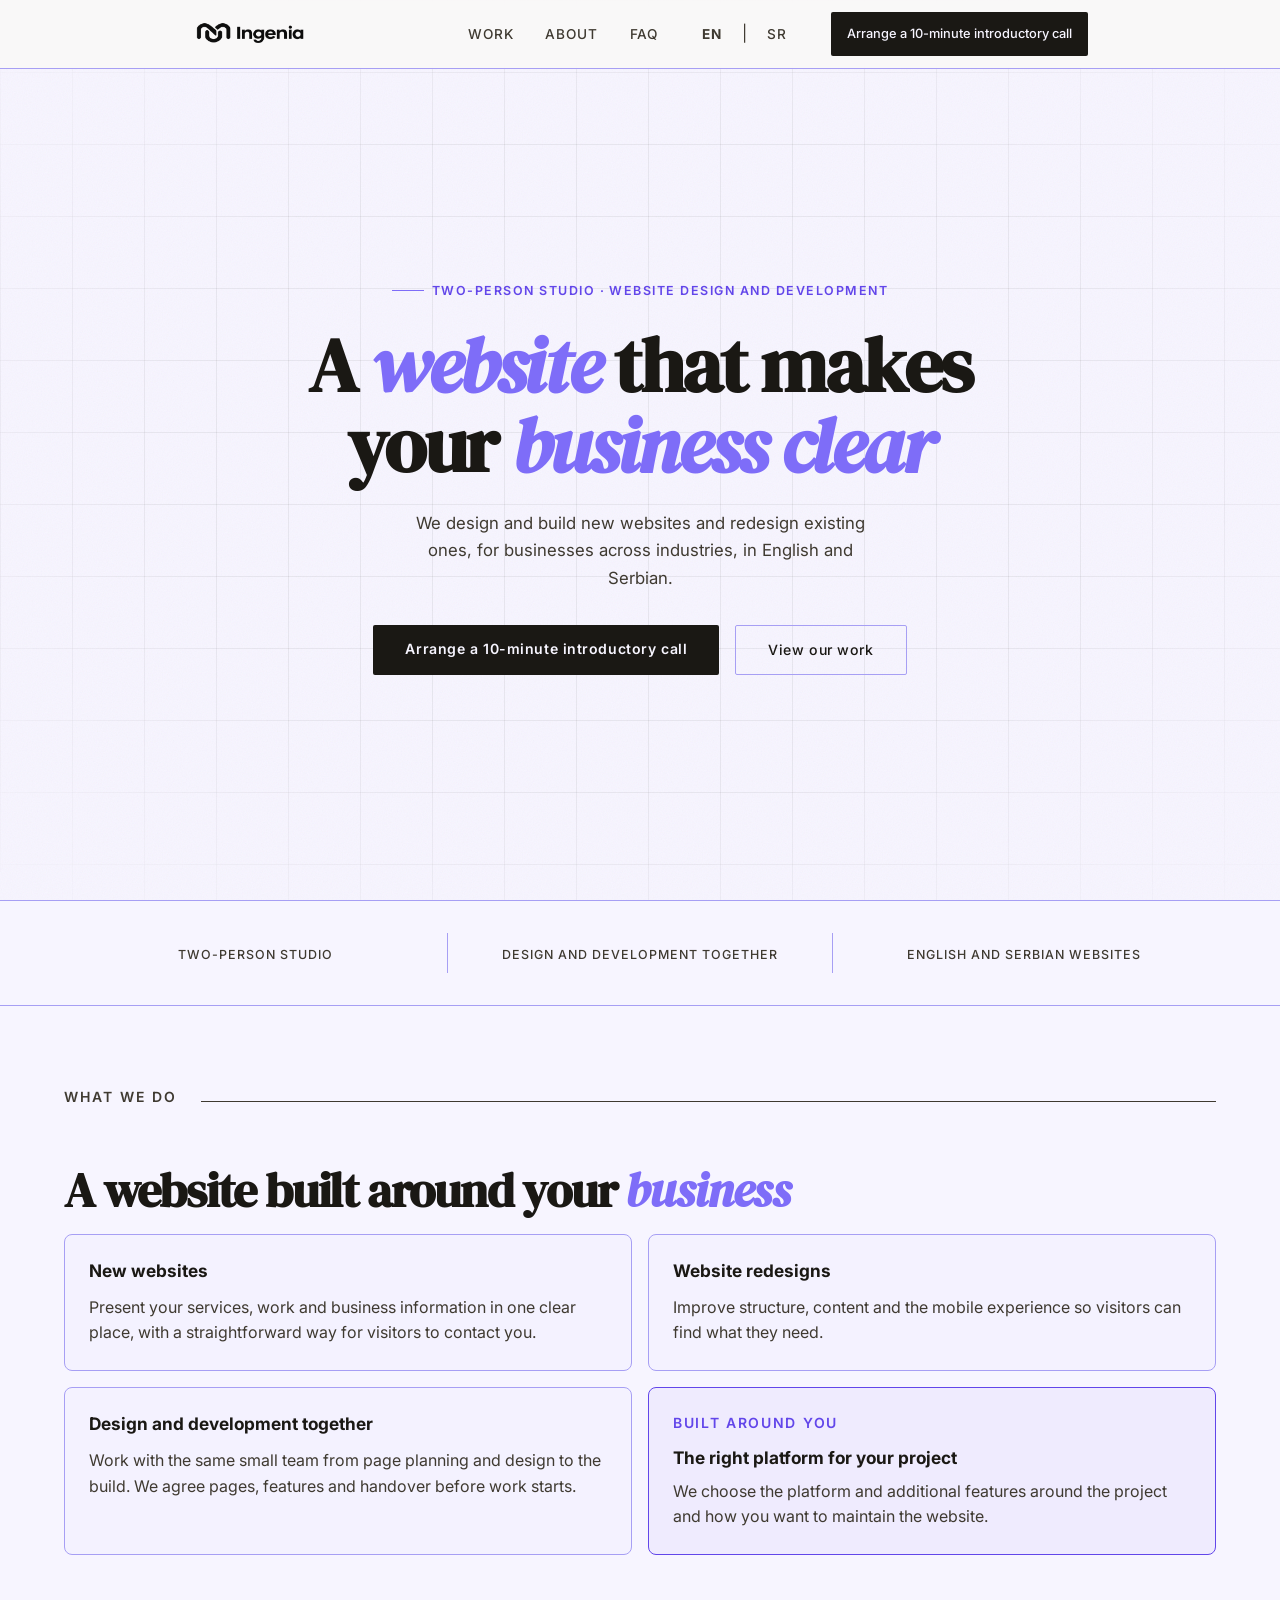
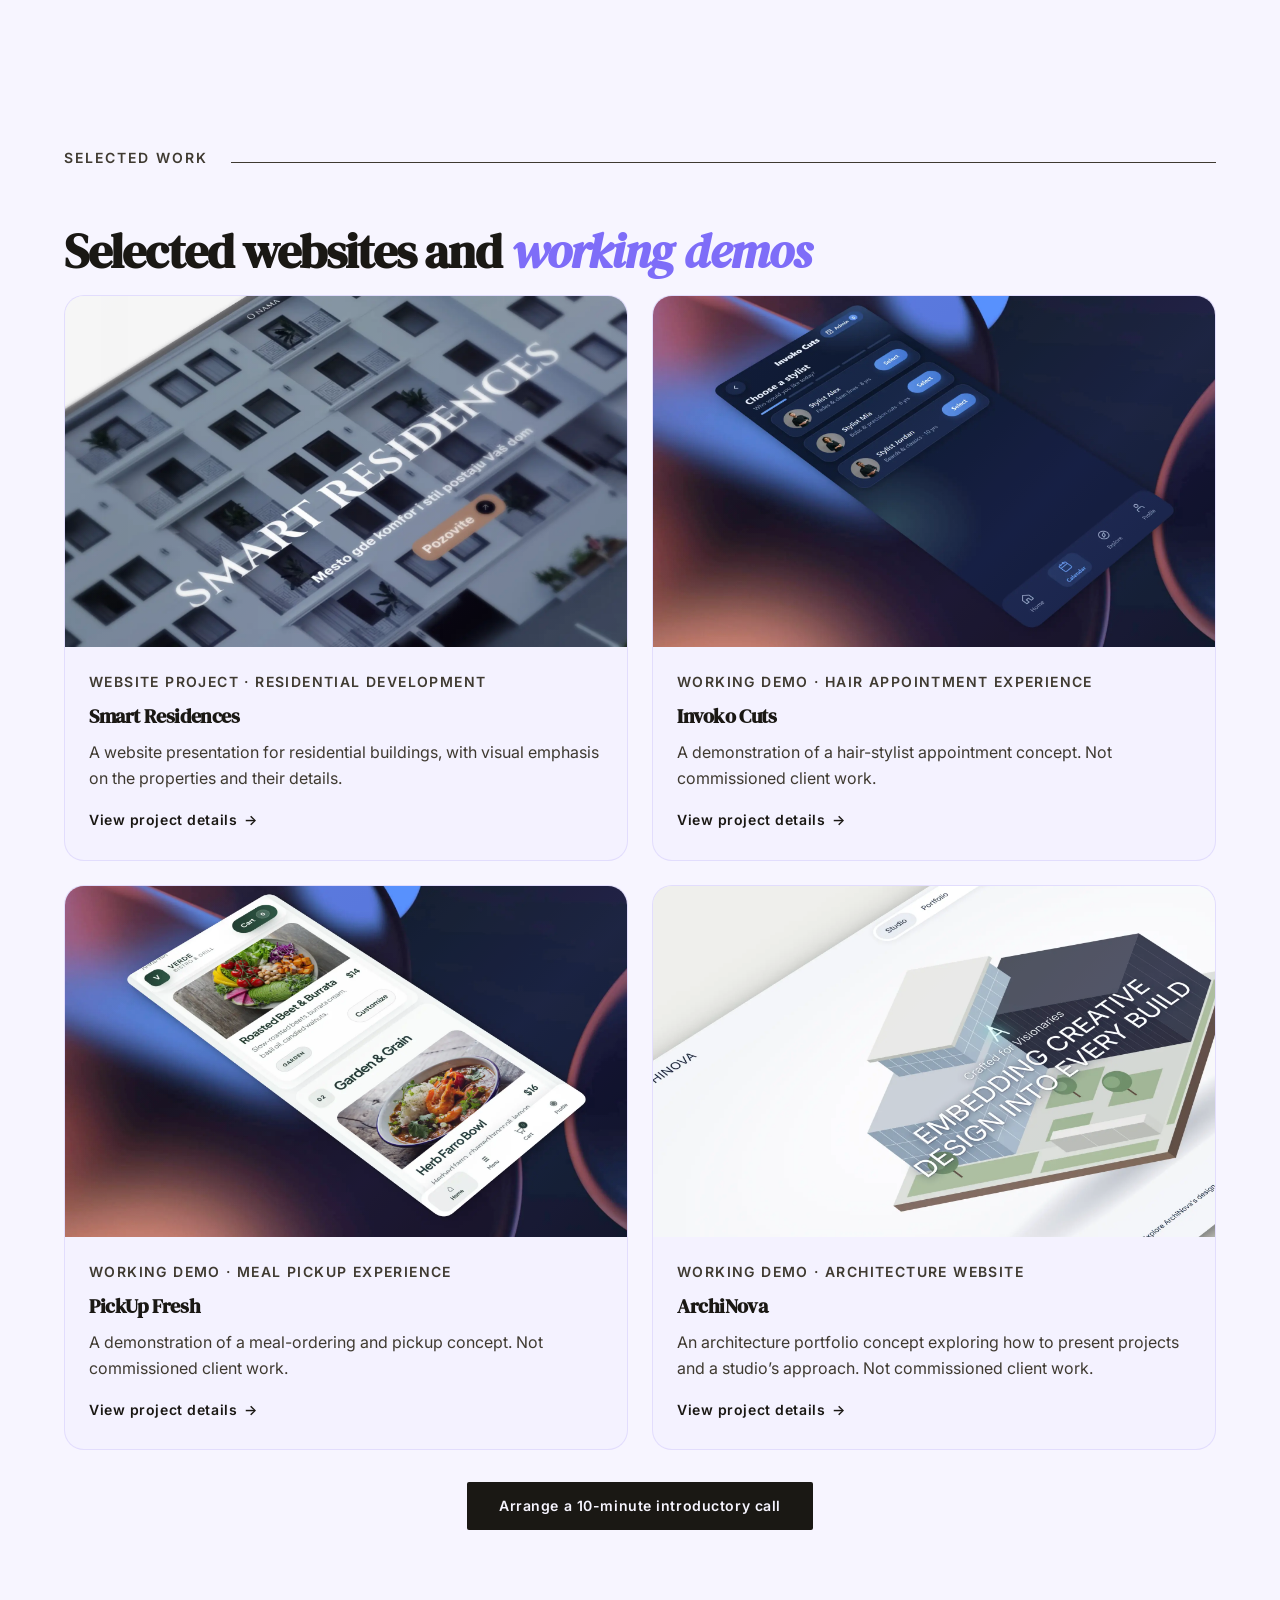
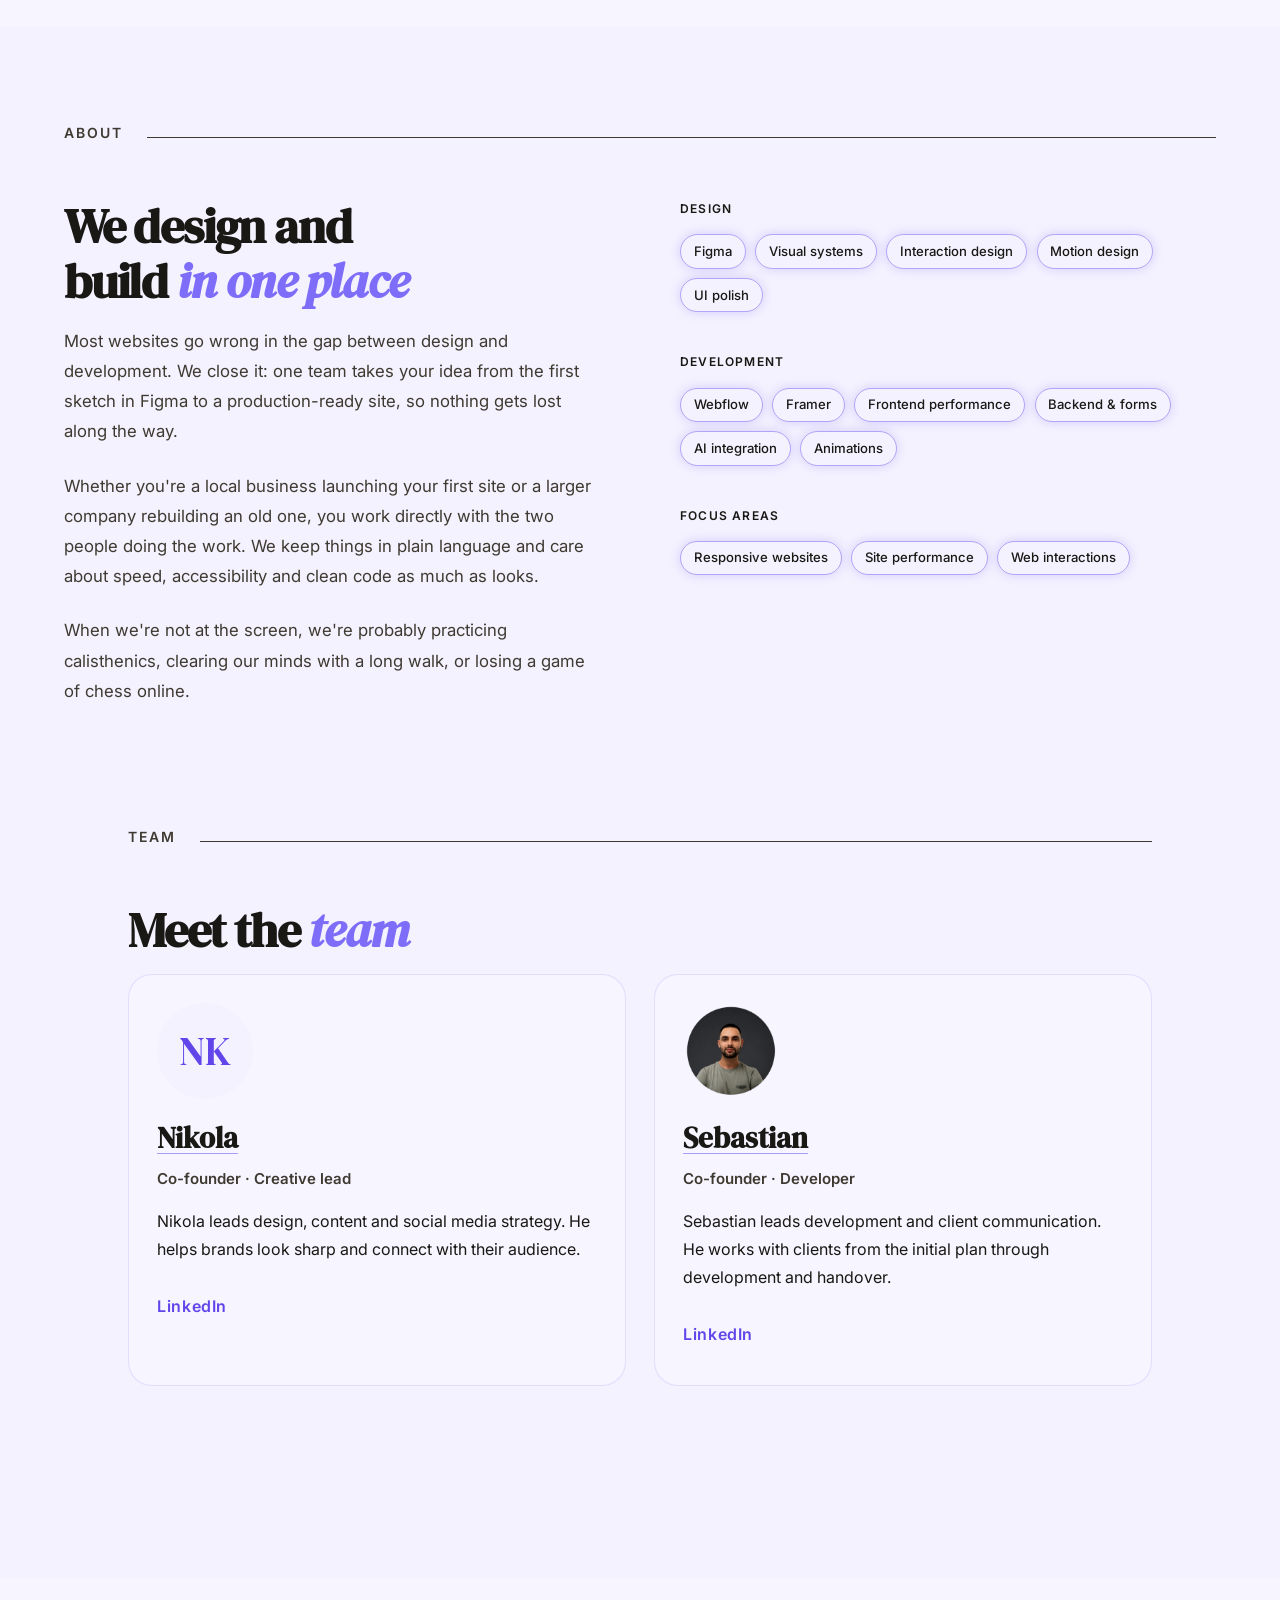
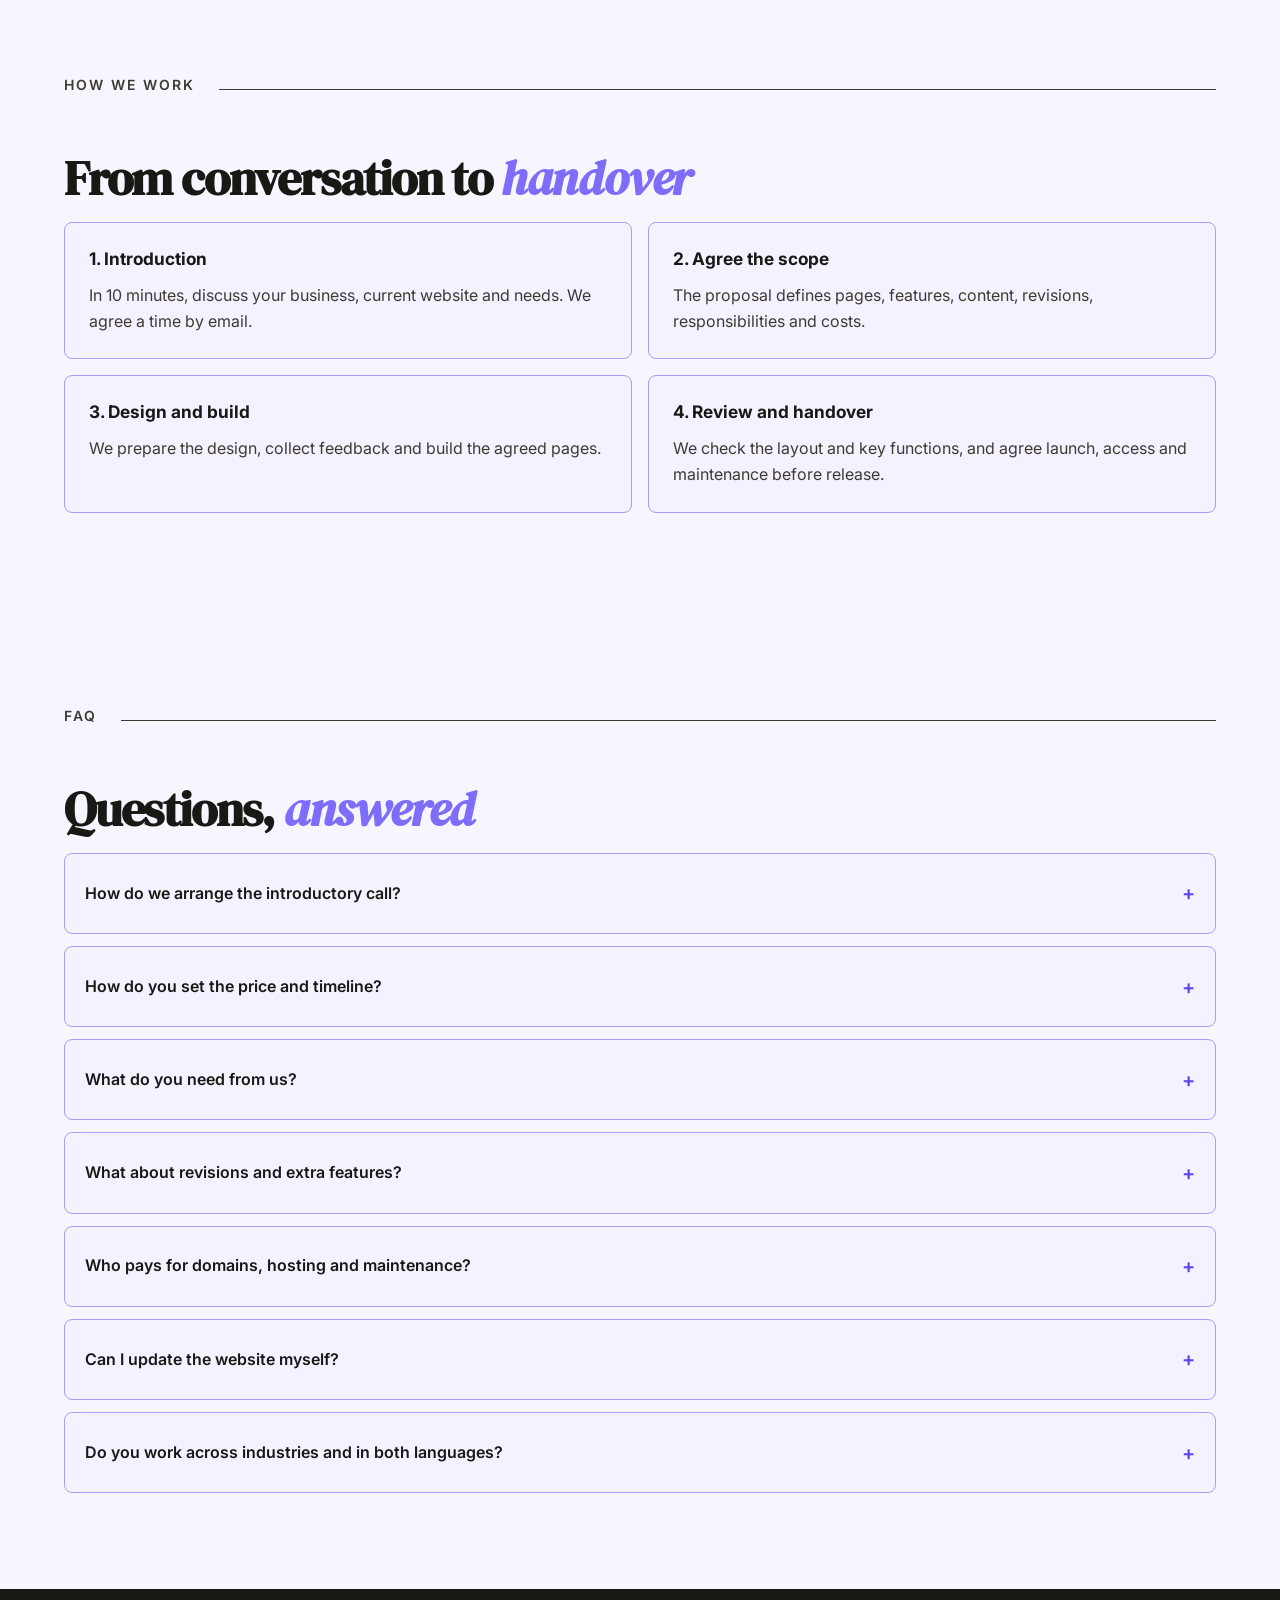
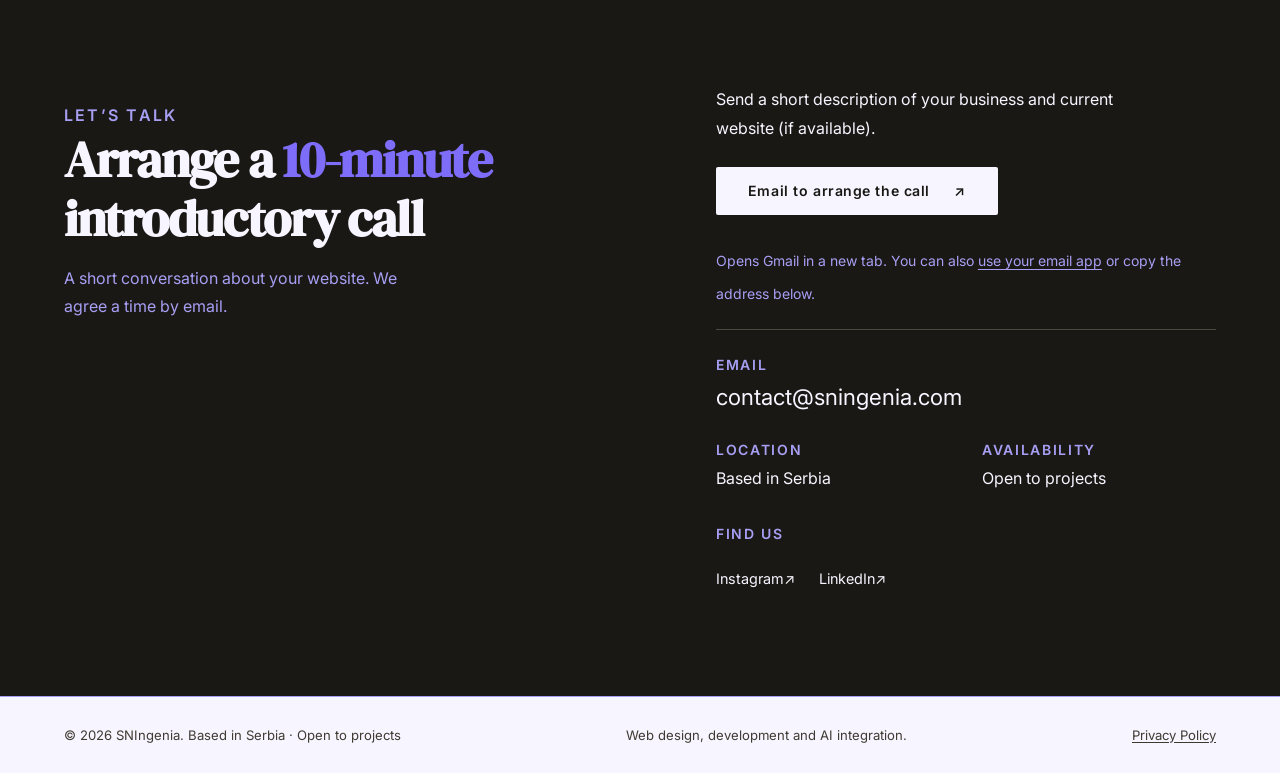
==== index.html @ b9391a39 "newnewenw" ====
<!DOCTYPE html>
<html lang="en" class="landing-page">
<head>
<meta charset="UTF-8">
<meta name="viewport" content="width=device-width, initial-scale=1.0">
<link rel="icon" type="image/png" sizes="48x48" href="images/img/favicon.png">
<title>SNIngenia | Web Design &amp; Development Studio in Serbia</title>
<meta name="description" content="SNIngenia designs and builds new websites and redesigns existing ones, in English and Serbian. Arrange a 10-minute introductory call by email.">
<link rel="canonical" href="https://www.sningenia.com/">
<link rel="alternate" hreflang="en" href="https://www.sningenia.com/">
<link rel="alternate" hreflang="sr" href="https://www.sningenia.com/sr/">
<link rel="alternate" hreflang="x-default" href="https://www.sningenia.com/">
<meta property="og:type" content="website">
<meta property="og:locale" content="en_US">
<meta property="og:title" content="SNIngenia | Web Design &amp; Development Studio in Serbia">
<meta property="og:description" content="New websites and website redesigns, in English and Serbian. Arrange a 10-minute introductory call by email.">
<meta property="og:url" content="https://www.sningenia.com/">
<meta property="og:image" content="https://www.sningenia.com/images/thumbnail1.webp">
<meta name="twitter:card" content="summary_large_image">
<meta name="twitter:title" content="SNIngenia | Web Design &amp; Development Studio in Serbia">
<meta name="twitter:description" content="New websites and website redesigns, in English and Serbian. Arrange a 10-minute introductory call by email.">
<meta name="twitter:image" content="https://www.sningenia.com/images/thumbnail1.webp">
<link rel="preconnect" href="https://fonts.googleapis.com">
<link rel="preconnect" href="https://fonts.gstatic.com" crossorigin>
<link href="https://fonts.googleapis.com/css2?family=DM+Serif+Display:ital@0;1&family=Inter:wght@400;500;600&display=swap" rel="stylesheet">
<link rel="stylesheet" href="styles.css">
<script type="application/ld+json">
{
  "@context": "https://schema.org",
  "@type": "ProfessionalService",
  "name": "SNIngenia",
  "url": "https://www.sningenia.com/",
  "areaServed": "Serbia",
  "email": "contact@sningenia.com",
  "sameAs": ["https://www.instagram.com/sningenia/"]
}
</script>
</head>
<body class="landing-page">
<a class="skip-link" href="#main">Skip to content</a>

<!-- NAV -->
<nav aria-label="Main navigation">
  <a class="nav-logo" href="#home" aria-label="SNIngenia home">
    <img src="images/logo-header.webp" alt="SNIngenia" width="1536" height="326" />
  </a>
  <button class="nav-toggle" type="button" aria-label="Toggle navigation" aria-controls="mobileNav" aria-expanded="false">
    <span></span>
    <span></span>
    <span></span>
  </button>
  <ul class="nav-links">
    <li><a href="#work">Work</a></li>
    <li><a href="#about">About</a></li>

    <li><a href="#faq">FAQ</a></li>
    <li class="language-switcher"><a href="./index.html" lang="en" aria-current="page">EN</a><span aria-hidden="true">|</span><a href="sr/index.html" lang="sr">SR</a></li>
    <li><a class="btn-primary nav-cta" href="#contact" data-cta="nav-desktop">Arrange a 10-minute introductory call</a></li>
  </ul>
</nav>
<div class="mobile-nav" id="mobileNav" aria-hidden="true" inert>
  <button class="mobile-nav-close" type="button" aria-label="Close menu">×</button>
  <ul class="mobile-nav-links">
    <li><a href="#work">Work</a></li>
    <li><a href="#about">About</a></li>

    <li><a href="#faq">FAQ</a></li>
    <li class="language-switcher"><a href="./index.html" lang="en" aria-current="page">EN</a><span aria-hidden="true">|</span><a href="sr/index.html" lang="sr">SR</a></li>
    <li><a class="btn-primary" href="#contact" data-cta="nav-mobile">Arrange a 10-minute introductory call</a></li>
  </ul>
</div>

<div class="mobile-cta" id="mobileCta" aria-hidden="true" inert>
  <a class="btn-primary" href="#contact" data-cta="sticky">Arrange a 10-minute introductory call</a>
</div>

<div class="fallback-navigation"><nav class="fallback-nav" aria-label="Navigation without JavaScript"><a href="#work">Work</a><a href="#about">About</a><a href="#faq">FAQ</a><a href="#contact">Contact</a><a href="sr/" lang="sr">SR</a></nav></div>
<main id="main">
<!-- HERO -->
<div class="hero" id="home">
  <div class="hero-text">
    <p class="hero-eyebrow">Two-person studio · Website design and development</p>
    <h1>A <em>website</em> that makes your <em>business clear</em></h1>
    <p class="hero-bio">We design and build new websites and redesign existing ones, for businesses across industries, in English and Serbian.</p>
    <div class="hero-actions">
      <a href="#contact" class="btn-primary" data-cta="hero">Arrange a 10-minute introductory call</a>
      <a href="#work" class="btn-ghost">View our work</a>
    </div>
  </div>
</div>

<!-- STATS -->
<div class="stats-strip">
<div class="stats-inner">
<div class="stat">
<p class="stat-label">Two-person studio</p></div>
<div class="stat">
<p class="stat-label">Design and development together</p></div>
<div class="stat">
<p class="stat-label">English and Serbian websites</p></div></div></div>


<!-- WHO WE HELP -->
<section id="who-we-help" class="help-section">
<div class="section-header">
<p class="section-label">WHAT WE DO</p>
<div class="section-rule"></div></div>
<h2>A website built around your <em>business</em></h2>
<div class="help-grid">
<article class="help-card">
<h3>New websites</h3>
<p>Present your services, work and business information in one clear place, with a straightforward way for visitors to contact you.</p></article>
<article class="help-card">
<h3>Website redesigns</h3>
<p>Improve structure, content and the mobile experience so visitors can find what they need.</p></article>
<article class="help-card">
<h3>Design and development together</h3>
<p>Work with the same small team from page planning and design to the build. We agree pages, features and handover before work starts.</p></article><article class="help-card help-platform"><span class="platform-note-label">BUILT AROUND YOU</span><h3>The right platform for your project</h3><p>We choose the platform and additional features around the project and how you want to maintain the website.</p></article>
</div>
</section>

<!-- WORK -->
<section id="work">
<div class="section-header">
<p class="section-label">SELECTED WORK</p>
<div class="section-rule"></div></div>
<h2>Selected websites and <em>working demos</em></h2>
<div class="work-grid">
<article class="work-card project-card" data-demo="false" data-status="Website project · Residential development" data-challenge="Present residential buildings and property information in a clear visual layout." data-solution="Property imagery and building details lead the page, with a restrained visual hierarchy." data-result="A presentation of the visual approach; no measured business results are reported here." data-image="images/case1.webp">
<div class="card-thumb">
<div class="card-thumb-inner"><img src="images/thumbnail1.webp" alt="Smart Residences — interface preview" width="640" height="400" loading="lazy"></div></div>
<div class="card-body"><span class="card-tag">Website project · Residential development</span><h3 class="card-title">Smart Residences</h3>
<p class="card-desc">A website presentation for residential buildings, with visual emphasis on the properties and their details.</p>
<button type="button" class="card-open" aria-haspopup="dialog" aria-controls="projectModal" aria-label="View project details: Smart Residences"><span>View project details</span><span class="card-open-arrow" aria-hidden="true">→</span></button></div></article>
<article class="work-card project-card" data-demo="true" data-status="Working demo · Hair appointment experience" data-challenge="Explore a possible hair-stylist selection and appointment experience." data-solution="The screen puts stylist selection and a clear next action at the centre of the experience." data-result="This example demonstrates a possible experience; it does not report customer adoption or business results." data-image="images/case3.webp">
<div class="card-thumb">
<div class="card-thumb-inner"><img src="images/thumbnail3.webp" alt="Invoko Cuts — interface preview" width="640" height="400" loading="lazy"></div></div>
<div class="card-body"><span class="card-tag">Working demo · Hair appointment experience</span><h3 class="card-title">Invoko Cuts</h3>
<p class="card-desc">A demonstration of a hair-stylist appointment concept. Not commissioned client work.</p>
<button type="button" class="card-open" aria-haspopup="dialog" aria-controls="projectModal" aria-label="View project details: Invoko Cuts"><span>View project details</span><span class="card-open-arrow" aria-hidden="true">→</span></button></div></article>
<article class="work-card project-card" data-demo="true" data-status="Working demo · Meal pickup experience" data-challenge="Explore a possible meal-selection and pickup experience." data-solution="Food photography and a clear menu layout help explain the ordering concept." data-result="This example demonstrates a possible experience; it does not report customer adoption or business results." data-image="images/case2.webp">
<div class="card-thumb">
<div class="card-thumb-inner"><img src="images/thumbnail2.webp" alt="PickUp Fresh — interface preview" width="640" height="400" loading="lazy"></div></div>
<div class="card-body"><span class="card-tag">Working demo · Meal pickup experience</span><h3 class="card-title">PickUp Fresh</h3>
<p class="card-desc">A demonstration of a meal-ordering and pickup concept. Not commissioned client work.</p>
<button type="button" class="card-open" aria-haspopup="dialog" aria-controls="projectModal" aria-label="View project details: PickUp Fresh"><span>View project details</span><span class="card-open-arrow" aria-hidden="true">→</span></button></div></article>
<article class="work-card project-card" data-demo="true" data-status="Working demo · Architecture website" data-challenge="Explore how an architecture studio could introduce its work and approach." data-solution="An architectural illustration, bold typography and spacious layout frame the portfolio concept." data-result="This example demonstrates a possible experience; it does not report customer adoption or business results." data-image="images/case4.webp">
<div class="card-thumb">
<div class="card-thumb-inner"><img src="images/thumbnail4.webp" alt="ArchiNova — interface preview" width="640" height="400" loading="lazy"></div></div>
<div class="card-body"><span class="card-tag">Working demo · Architecture website</span><h3 class="card-title">ArchiNova</h3>
<p class="card-desc">An architecture portfolio concept exploring how to present projects and a studio’s approach. Not commissioned client work.</p>
<button type="button" class="card-open" aria-haspopup="dialog" aria-controls="projectModal" aria-label="View project details: ArchiNova"><span>View project details</span><span class="card-open-arrow" aria-hidden="true">→</span></button></div></article></div>
<div class="project-cta"><a class="btn-primary" href="#contact" data-cta="work">Arrange a 10-minute introductory call</a></div></section>

<!-- ABOUT / SKILLS -->
<section id="about" class="about-section">
  <div class="about-inner">
    <div class="section-header reveal">
      <p class="section-label">ABOUT</p>
      <div class="section-rule"></div>
    </div>
    <div class="skills-layout">
      <div class="skills-left">
        <h2 class="reveal">We design and build <em>in one place</em></h2>
        <p class="reveal">Most websites go wrong in the gap between design and development. We close it: one team takes your idea from the first sketch in Figma to a production-ready site, so nothing gets lost along the way.</p>
        <p class="reveal">Whether you're a local business launching your first site or a larger company rebuilding an old one, you work directly with the two people doing the work. We keep things in plain language and care about speed, accessibility and clean code as much as looks.</p>
        <p class="reveal">When we're not at the screen, we're probably practicing calisthenics, clearing our minds with a long walk, or losing a game of chess online.</p>
      </div>
      <div>
        <div class="skill-group reveal">
          <h3 class="skill-group-label">Design</h3>
          <div class="skill-tags">
            <span class="skill-tag">Figma</span>
            <span class="skill-tag">Visual systems</span>
            <span class="skill-tag">Interaction design</span>
            <span class="skill-tag">Motion design</span>
            <span class="skill-tag">UI polish</span>
          </div>
        </div>
        <div class="skill-group reveal">
          <h3 class="skill-group-label">Development</h3>
          <div class="skill-tags">
            <span class="skill-tag">Webflow</span>
            <span class="skill-tag">Framer</span>
            <span class="skill-tag">Frontend performance</span>
            <span class="skill-tag">Backend &amp; forms</span>
            <span class="skill-tag">AI integration</span>
            <span class="skill-tag">Animations</span>
          </div>
        </div>
        <div class="skill-group reveal">
          <h3 class="skill-group-label">Focus areas</h3>
          <div class="skill-tags">
            <span class="skill-tag">Responsive websites</span>
            <span class="skill-tag">Site performance</span>
            <span class="skill-tag">Web interactions</span>
          </div>
        </div>
      </div>
    </div>
  </div>
<div id="team" class="creators-section">
  <div class="creators-inner">
    <div class="section-header reveal">
      <p class="section-label">TEAM</p>
      <div class="section-rule"></div>
    </div>
    <h2 class="reveal">Meet the <em>team</em></h2>
    <div class="creators-grid">
      <article class="creator-card reveal">
        <!-- TODO: Replace initials with a separate portrait image for Nikola when supplied. -->
        <div class="creator-img creator-avatar-placeholder" role="img" aria-label="Nikola portrait pending">NK</div>
        <div class="creator-body">
          <h3 class="creator-title"><a class="creator-name-link" href="mailto:nikola@sningenia.com" aria-label="Email Nikola at nikola@sningenia.com" title="nikola@sningenia.com">Nikola</a></h3>
          <p class="creator-role">Co-founder · Creative lead</p>
          <p class="creator-copy">Nikola leads design, content and social media strategy. He helps brands look sharp and connect with their audience.</p>
          <a class="creator-link" href="https://www.linkedin.com/in/nikolakindlajn/" target="_blank" rel="noopener noreferrer" aria-label="Nikola on LinkedIn">LinkedIn</a>
        </div>
      </article>
      <article class="creator-card reveal">
        <div class="creator-img">
          <img src="images/profilepicture1.webp" alt="Portrait of Sebastian, co-founder and developer" width="600" height="600" loading="lazy" />
        </div>
        <div class="creator-body">
          <h3 class="creator-title"><a class="creator-name-link" href="mailto:sebastian@sningenia.com" aria-label="Email Sebastian at sebastian@sningenia.com" title="sebastian@sningenia.com">Sebastian</a></h3>
          <p class="creator-role">Co-founder · Developer</p>
          <p class="creator-copy">Sebastian leads development and client communication. He works with clients from the initial plan through development and handover.</p>
          <a class="creator-link" href="https://www.linkedin.com/in/sebastijan-sekosan/" target="_blank" rel="noopener noreferrer" aria-label="Sebastian on LinkedIn">LinkedIn</a>
        </div>
      </article>
    </div>
  </div>
</div></section>

<!-- TEAM -->


<!-- FAQ -->
<section id="process">
<div class="section-header">
<p class="section-label">HOW WE WORK</p>
<div class="section-rule"></div></div>
<h2>From conversation to <em>handover</em></h2>
<div class="help-grid">
<article class="help-card">
<h3>1. Introduction</h3>
<p>In 10 minutes, discuss your business, current website and needs. We agree a time by email.</p></article>
<article class="help-card">
<h3>2. Agree the scope</h3>
<p>The proposal defines pages, features, content, revisions, responsibilities and costs.</p></article>
<article class="help-card">
<h3>3. Design and build</h3>
<p>We prepare the design, collect feedback and build the agreed pages.</p></article>
<article class="help-card">
<h3>4. Review and handover</h3>
<p>We check the layout and key functions, and agree launch, access and maintenance before release.</p></article></div></section>
<section id="faq" class="faq-section">
  <div class="section-header reveal">
    <p class="section-label">FAQ</p>
    <div class="section-rule"></div>
  </div>
  <h2 class="reveal">Questions, <em>answered</em></h2>
  <div class="faq-list">
<details class="faq-item"><summary>How do we arrange the introductory call?</summary><p>Email a short description of your business, website needs and a few suitable times with your timezone. We agree a 10-minute call by reply. The call is confirmed only when both sides agree on a time.</p></details>
<details class="faq-item"><summary>How do you set the price and timeline?</summary><p>We prepare a proposal and schedule after agreeing the scope, content and features. We discuss pricing with you privately.</p></details>
<details class="faq-item"><summary>What do you need from us?</summary><p>Business information, the purpose of the website, your logo and available text and images. We agree who prepares content and who approves each stage.</p></details>
<details class="faq-item"><summary>What about revisions and extra features?</summary><p>The proposal defines the included revisions, pages and features, and how additional work is agreed before work starts.</p></details>
<details class="faq-item"><summary>Who pays for domains, hosting and maintenance?</summary><p>Domains, hosting, subscriptions and maintenance are listed separately in the proposal, with clear responsibilities and costs.</p></details>
<details class="faq-item"><summary>Can I update the website myself?</summary><p>We choose the platform around your editing needs. Access, training and support are agreed before the build.</p></details>
<details class="faq-item"><summary>Do you work across industries and in both languages?</summary><p>Yes. We work with businesses across industries. Your website can be in English, Serbian or both.</p></details></div>
</section>

<!-- CONTACT -->
<section class="contact-band" id="contact">
  <div class="contact-inner">
    <div class="contact-intro">
      <p class="section-label">LET’S TALK</p>
      <h2>Arrange a <em>10-minute</em> introductory call</h2>
      <p>A short conversation about your website. We agree a time by email.</p>
    </div>
    <div class="contact-details">
      <p class="contact-brief">Send a short description of your business and current website (if available).</p>
      <a class="btn-primary contact-email-button" href="https://mail.google.com/mail/?view=cm&amp;fs=1&amp;to=contact%40sningenia.com&amp;su=10-minute%20introductory%20call" target="_blank" rel="noopener noreferrer" data-cta="contact-email">Email to arrange the call <span aria-hidden="true">↗</span><span class="visually-hidden"> (new window)</span></a>
      <p class="contact-email-help">Opens Gmail in a new tab. You can also <a href="mailto:contact@sningenia.com?subject=10-minute%20introductory%20call">use your email app</a> or copy the address below.</p>
      <div class="contact-meta">
        <div class="contact-item contact-email"><span class="contact-item-label">Email</span><a class="contact-address" href="mailto:contact@sningenia.com">contact@sningenia.com</a></div>
        <div class="contact-item"><span class="contact-item-label">Location</span><p>Based in Serbia</p></div>
        <div class="contact-item"><span class="contact-item-label">Availability</span><p>Open to projects</p></div>
      </div>
      <div class="contact-socials"><span class="contact-item-label">Find us</span><div class="social-row">
        <a href="https://www.instagram.com/sningenia/" target="_blank" rel="noopener noreferrer">Instagram <span aria-hidden="true">↗</span></a>
        <a href="https://www.linkedin.com/company/106868611/" target="_blank" rel="noopener noreferrer">LinkedIn <span aria-hidden="true">↗</span></a>
      </div></div>
    </div>
  </div>
</section>
</main>

<!-- PROJECT CASE STUDY MODAL -->
<div class="project-modal" id="projectModal" aria-hidden="true">
  <div class="modal-backdrop" id="modalBackdrop"></div>
  <div class="modal-panel" role="dialog" aria-modal="true" aria-labelledby="modalTitle">
    <button class="modal-close" id="modalClose" type="button" aria-label="Close project details">×</button>
    <div class="modal-content">
      <div class="modal-meta"><span class="modal-tag"></span><h2 id="modalTitle"></h2>
<p class="modal-subtitle"></p></div>
      <div class="modal-visual"><img id="modalImage" src="images/case1.webp" alt="" width="1200" height="800" loading="lazy"></div>
      <div class="modal-copy">
<div class="modal-block">
<h3>Purpose</h3>
<p></p></div>
<div class="modal-block">
<h3>Visual approach</h3>
<p></p></div></div>
      <div class="modal-result">
<h3>About this preview</h3>
<p></p></div>
      <a class="btn-primary modal-call" href="#contact" data-cta="project-dialog">Arrange a 10-minute introductory call</a>
    </div>
  </div>
</div>

<!-- FOOTER -->
<footer>
  <p>© 2026 SNIngenia. Based in Serbia · Open to projects</p>
  <p>Web design, development and AI integration.</p>
  <p><a class="footer-link" href="privacy.html">Privacy Policy</a></p>
</footer>
<script src="script.js"></script>

</body>
</html>
---- styles.css ----
*, *::before, *::after { box-sizing: border-box; margin: 0; padding: 0; }

:root {
  --bg:        #F7F5FF;
  --ink:       #1A1814;
  --accent:    #6246EA;
  --sage:      #7E6DF8;
  --stone:     #A79FF4;
  --amber:     #8F7EF8;
  --muted:     #3f3a31;
  --card-bg:   #F4F2FF;
  --focus-outline: 3px solid rgba(98,70,234,0.9);
  --focus-outline-offset: 3px;
}

html { scroll-behavior: smooth; }

body {
  background: var(--bg);
  color: var(--ink);
  font-family: 'Inter', sans-serif;
  font-size: 16px;
  line-height: 1.6;
  overflow-x: hidden;
}

.skip-link {
  position: fixed;
  top: 1rem;
  left: 5vw;
  z-index: 130;
  padding: 0.75rem 1rem;
  background: var(--bg);
  color: var(--ink);
  text-decoration: none;
  transform: translateY(-200%);
}
body.landing-page .skip-link { transition: transform 0.2s ease-out; }
.skip-link:focus { transform: translateY(0); }

.visually-hidden {
  position: absolute;
  width: 1px;
  height: 1px;
  padding: 0;
  margin: -1px;
  overflow: hidden;
  clip: rect(0, 0, 0, 0);
  white-space: nowrap;
  border: 0;
}

/* ── NAV ── */
nav {
  position: fixed; top: 0; left: 0; right: 0; z-index: 100;
  display: flex; justify-content: space-between; align-items: center;
  padding: 0.75rem 15vw;
  background: rgba(250,249,247,0.88);
  backdrop-filter: blur(12px);
  border-bottom: 1px solid var(--stone);
}
.nav-logo {
  display: inline-flex;
  align-items: center;
  text-decoration: none;
}
.nav-logo img {
  display: block;
  max-height: 1.5rem;
  width: auto;
}
.nav-links {
  display: flex;
  align-items: center;
  gap: 2rem;
  list-style: none;
}
.nav-links > li {
  display: flex;
  align-items: center;
}
.nav-links > li > a {
  display: inline-flex;
  align-items: center;
  line-height: 1.2;
}
.nav-links a {
  text-decoration: none;
  font-size: 0.85rem;
  font-weight: 500;
  letter-spacing: 0.06em;
  text-transform: uppercase;
  color: var(--muted);
  transition: color 0.2s;
}
.nav-links a:hover { color: var(--ink); }
.nav-links .nav-cta {
  justify-content: center;
  padding: 0.65rem 1rem;
  color: var(--bg);
  font-size: 0.8rem;
  letter-spacing: 0;
  text-transform: none;
}
.nav-links .nav-cta:hover { color: var(--bg); }
.language-switcher {
  display: flex;
  align-items: center;
  gap: 0.45rem;
}
.language-switcher span { color: var(--muted); }
.language-switcher a[aria-current="page"] { font-weight: 700; }

.nav-toggle {
  display: none;
  border: none;
  background: transparent;
  cursor: pointer;
  width: 2.4rem;
  height: 2.4rem;
  padding: 0;
  flex-direction: column;
  justify-content: center;
  align-items: center;
  gap: 5px;
}
.nav-toggle span {
  display: block;
  width: 100%;
  height: 2px;
  background: var(--ink);
  border-radius: 999px;
  transition: transform 0.2s ease-out, opacity 0.2s ease-out;
}
.nav-toggle[aria-expanded="true"] span:nth-child(1) {
  transform: translateY(7px) rotate(45deg);
}
.nav-toggle[aria-expanded="true"] span:nth-child(2) {
  opacity: 0;
}
.nav-toggle[aria-expanded="true"] span:nth-child(3) {
  transform: translateY(-7px) rotate(-45deg);
}
.mobile-nav {
  position: fixed;
  inset: 0;
  display: flex;
  align-items: center;
  justify-content: center;
  background: rgba(26,24,20,0.96);
  z-index: 120;
  opacity: 0;
  pointer-events: none;
  transition: opacity 0.2s ease-out;
}
.mobile-nav[aria-hidden="false"] {
  opacity: 1;
  pointer-events: auto;
}
.mobile-nav-links {
  list-style: none;
  display: flex;
  flex-direction: column;
  gap: 1.6rem;
  padding: 0;
  margin: 0;
  text-align: center;
}
.mobile-nav-links a {
  color: var(--bg);
  font-size: 1.4rem;
  font-weight: 600;
  text-decoration: none;
}
.mobile-nav-links .language-switcher {
  justify-content: center;
  font-size: 1rem;
}
.mobile-nav-links .language-switcher span { color: var(--stone); }
.mobile-nav-links a.btn-primary { background: var(--accent); text-transform: none; }
.mobile-nav-close {
  position: absolute;
  top: 1rem;
  right: 1rem;
  width: 3rem;
  height: 3rem;
  border: none;
  border-radius: 100%;
  background: rgba(255,255,255,0.06);
  color: var(--bg);
  font-size: 1.25rem;
  cursor: pointer;
  display: none;
  transition: background-color 0.2s ease-out;
}
.mobile-nav-close:hover { background: rgba(255,255,255,0.12); }
.mobile-nav[aria-hidden="false"] .mobile-nav-close { display: block; }

/* ── HERO ── */
.hero {
  position: relative;
  isolation: isolate;
  min-height: 100vh;
  display: grid;
  grid-template-columns: minmax(0, 1fr);
  align-items: center;
  padding: 7rem 5vw 4rem;
  gap: 4rem;
  max-width: none;
  margin: 0 auto;
  text-align: center;
}

.hero::before,
.hero::after {
  content: '';
  position: absolute;
  inset: 0;
  z-index: -1;
  pointer-events: none;
}

.hero::before {
  opacity: 0.16;
  background-image: url("data:image/svg+xml,%3Csvg viewBox='0 0 180 180' xmlns='http://www.w3.org/2000/svg'%3E%3Cfilter id='n'%3E%3CfeTurbulence type='fractalNoise' baseFrequency='.8' numOctaves='3' stitchTiles='stitch'/%3E%3C/filter%3E%3Crect width='100%25' height='100%25' filter='url(%23n)' opacity='.35'/%3E%3C/svg%3E");
  background-size: 180px 180px;
  mix-blend-mode: multiply;
}

.hero::after {
  opacity: 0.75;
  background-image:
    linear-gradient(rgba(26,24,20,0.09) 1px, transparent 1px),
    linear-gradient(90deg, rgba(26,24,20,0.09) 1px, transparent 1px);
  background-size: 72px 72px;
  mask-image: radial-gradient(ellipse at center, #000 0%, #000 52%, transparent 100%);
}

.hero-text {
  width: 100%;
  max-width: 760px;
  margin: 0 auto;
  /* Keep the initial heading and call action visible without entrance motion. */
}

.hero-eyebrow {
  display: inline-flex; align-items: center; gap: 0.5rem;
  font-size: 0.78rem; font-weight: 600; letter-spacing: 0.12em;
  text-transform: uppercase; color: var(--accent);
  margin-bottom: 1.5rem;
  justify-content: center;
}
.hero-eyebrow::before {
  content: ''; display: block; width: 2rem; height: 1px; background: var(--sage);
}

h1 {
  font-family: 'DM Serif Display', serif;
  font-size: clamp(3rem, 6vw, 5.5rem);
  line-height: 1.05;
  letter-spacing: -0.03em;
  color: var(--ink);
  margin-bottom: 1.5rem;
}
h1 em {
  font-style: italic;
  color: var(--sage);
}

.hero-bio {
  font-size: 1.05rem;
  color: var(--muted);
  max-width: 38ch;
  line-height: 1.75;
  margin: 0 auto 2.5rem;
}

.hero-actions { display: flex; justify-content: center; gap: 1rem; flex-wrap: wrap; }

.btn-primary {
  display: inline-block;
  padding: 0.8rem 2rem;
  background: var(--ink);
  color: var(--bg);
  text-decoration: none;
  font-size: 0.88rem;
  font-weight: 600;
  letter-spacing: 0.04em;
  border-radius: 2px;
  transition: background 0.2s, transform 0.2s, box-shadow 0.2s;
}
.btn-primary:hover {
  background: var(--accent);
  box-shadow: 0 10px 30px rgba(98,70,234,0.22);
  transform: translateY(-1px);
}

.btn-ghost {
  display: inline-block;
  padding: 0.8rem 2rem;
  border: 1.5px solid var(--stone);
  color: var(--ink);
  text-decoration: none;
  font-size: 0.88rem;
  font-weight: 500;
  letter-spacing: 0.04em;
  border-radius: 2px;
  transition: border-color 0.2s, color 0.2s, transform 0.2s;
}
.btn-ghost:hover {
  border-color: var(--accent);
  color: var(--accent);
  transform: translateY(-1px);
}

/* ── STATS STRIP ── */
.stats-strip {
  border-top: 1px solid var(--stone);
  border-bottom: 1px solid var(--stone);
  padding: 2rem 5vw;
}
.stats-inner {
  max-width: 1280px; margin: 0 auto;
  display: flex; gap: 0; justify-content: space-around; flex-wrap: wrap;
}
.stat {
  text-align: center; padding: 0.5rem 2rem;
  border-right: 1px solid var(--stone);
  flex: 1; min-width: 140px;
}
.stat:last-child { border-right: none; }
.stat-num {
  font-family: 'DM Serif Display', serif;
  font-size: 2.4rem;
  line-height: 1;
  color: var(--ink);
}
.stat-num span { color: var(--sage); }
.stat-label {
  font-size: 0.78rem; font-weight: 500; letter-spacing: 0.08em;
  text-transform: uppercase; color: var(--muted); margin-top: 0.3rem;
}

/* ── SECTIONS ── */
section {
  max-width: 1280px; margin: 0 auto;
  padding: 6rem 5vw;
}

.section-header {
  display: flex; align-items: baseline; gap: 1.5rem;
  margin-bottom: 3.5rem;
}
.section-label {
  font-size: 0.75rem; font-weight: 600; letter-spacing: 0.14em;
  text-transform: uppercase; color: var(--muted);
  white-space: nowrap;
}
.section-rule {
  flex: 1; height: 1px; background: var(--muted);
}
h2 {
  font-family: 'DM Serif Display', serif;
  font-size: clamp(2rem, 4vw, 3rem);
  letter-spacing: -0.025em;
  line-height: 1.15;
  margin-bottom: 1rem;
}
h2 em { font-style: italic; color: var(--sage); }
h1 { text-wrap: balance; }

.help-section { padding-top: 5rem; }
.help-grid {
  display: grid;
  grid-template-columns: repeat(2, minmax(0, 1fr));
  gap: 1rem;
}
.help-card {
  padding: 1.5rem;
  border: 1px solid var(--stone);
  border-radius: 8px;
  background: var(--card-bg);
}
.help-card h3 {
  margin-bottom: 0.75rem;
  font-size: 1.08rem;
  line-height: 1.4;
}
.help-card p,
.help-audience { color: var(--muted); }
.help-audience { margin-top: 1.5rem; }

.about-section {
  background: var(--card-bg);
  padding: 6rem 5vw;
}
.about-inner {
  max-width: 1280px;
  margin: 0 auto;
}
.creators-section {
  background: var(--card-bg);
  padding: 6rem 5vw;
}
.creators-inner {
  max-width: 1280px;
  margin: 0 auto;
}
.creators-grid {
  display: grid;
  grid-template-columns: repeat(2, minmax(0, 1fr));
  gap: 1.75rem;
}
.creator-card {
  background: var(--bg);
  border-radius: 24px;
  overflow: hidden;
  border: 1px solid rgba(98,70,234,0.14);
  transition: transform 0.2s ease-out, box-shadow 0.2s ease-out;
}
.creator-card:hover {
  transform: translateY(-2px);
  box-shadow: 0 24px 60px rgba(26,24,20,0.1);
}
.creator-img {
  width: 6rem;
  aspect-ratio: 1;
  overflow: hidden;
  border-radius: 50%;
  margin: 1.75rem 1.75rem 0;
}
.creator-avatar-placeholder {
  display: grid;
  place-items: center;
  background: var(--card-bg);
  color: var(--accent);
  font-family: 'DM Serif Display', serif;
  font-size: 2.5rem;
}
.creator-img img {
  width: 100%;
  height: 100%;
  object-fit: cover;
  display: block;
}
.creator-body {
  padding: 1rem 1.75rem 1.75rem;
}
.creator-title {
  font-family: 'DM Serif Display', serif;
  font-size: 1.8rem;
  margin-bottom: 0.35rem;
}
.creator-name-link {
  display: inline-flex;
  align-items: center;
  min-height: 44px;
  color: inherit;
  text-decoration: underline;
  text-decoration-color: var(--stone);
  text-decoration-thickness: 1px;
  text-underline-offset: .18em;
}
.creator-name-link:hover { color: var(--accent); }
.creator-role {
  font-size: 0.94rem;
  font-weight: 600;
  color: var(--muted);
  margin-bottom: 1rem;
}
.creator-copy {
  color: var(--ink);
  line-height: 1.75;
  margin-bottom: 1.35rem;
}
.creator-link {
  display: inline-flex;
  color: var(--accent);
  font-weight: 600;
  text-decoration: none;
  letter-spacing: 0.04em;
  transition: color 0.2s ease-out;
}
.creator-link:hover {
  color: var(--ink);
}

.project-cta { display: flex; justify-content: center; margin-top: 2rem; }

.faq-list { display: grid; gap: 0.75rem; }
.faq-item {
  padding: 1.1rem 1.25rem;
  border: 1px solid var(--stone);
  border-radius: 8px;
  background: var(--card-bg);
  transition: border-color 0.2s ease-out;
}
.faq-item[open] { border-color: var(--accent); }
.faq-item summary {
  display: flex;
  justify-content: space-between;
  align-items: center;
  gap: 1rem;
  cursor: pointer;
  font-weight: 600;
  list-style: none;
  transition: color 0.2s ease-out;
}
.faq-item summary::-webkit-details-marker { display: none; }
.faq-item summary::after {
  content: "+";
  flex: 0 0 auto;
  color: var(--accent);
  font-size: 1.25rem;
}
.faq-item[open] summary { color: var(--accent); }
.faq-item[open] summary::after { content: "−"; }
.faq-item p { max-width: 75ch; padding-top: 0.9rem; color: var(--muted); }

/* ── WORK GRID ── */
.work-grid {
  display: grid;
  grid-template-columns: repeat(2, minmax(0, 1fr));
  gap: 1.5rem;
}

.work-card {
  background: var(--card-bg);
  border-radius: 20px;
  overflow: hidden;
  transition: transform 0.2s ease-out, box-shadow 0.2s ease-out, border-color 0.2s ease-out;
  cursor: pointer;
  border: 1px solid rgba(98,70,234,0.12);
}
.project-card {
  position: relative;
  display: flex;
  flex-direction: column;
  overflow: visible;
}
.project-card .card-thumb {
  border-radius: 19px 19px 0 0;
}
.project-card .card-body {
  flex: 1;
  display: flex;
  flex-direction: column;
}
.work-card:hover {
  transform: translateY(-2px);
  box-shadow: 0 30px 70px rgba(26,24,20,0.12);
  border-color: rgba(98,70,234,0.2);
}

.card-thumb {
  width: 100%; aspect-ratio: 16/10; overflow: hidden;
  position: relative;
}
.card-thumb-inner img,
.modal-visual img {
  width: 100%;
  height: 100%;
  object-fit: cover;
  display: block;
}
.modal-visual img {
  height: auto;
  min-height: 0;
  object-fit: contain;
  border-radius: 16px;
}

/* ── PROJECT MODAL ── */
.project-modal {
  position: fixed;
  inset: 0;
  display: flex;
  visibility: hidden;
  pointer-events: none;
  transition: visibility 0s linear 180ms;
  align-items: center;
  justify-content: center;
  z-index: 200;
}
.project-modal.active { visibility: visible; pointer-events: auto; transition-delay: 0s; }
.project-modal:not(.active) * { pointer-events: none; }
.project-modal.active .modal-panel {
  transform: translateY(0);
  opacity: 1;
}
.modal-backdrop {
  position: absolute;
  inset: 0;
  background: rgba(24, 22, 18, 0.72);
  backdrop-filter: blur(8px);
  opacity: 0;
  transition: opacity 0.2s ease-out;
}
.project-modal.active .modal-backdrop { opacity: 1; }
.modal-panel {
  position: relative;
  transform: translateY(8px);
  opacity: 0;
  transition: transform 0.2s ease-out, opacity 0.2s ease-out;
  width: min(1200px, calc(100vw - 3rem));
  max-height: calc(100vh - 3rem);
  background: #fff;
  border-radius: 18px;
  box-shadow: 0 45px 110px rgba(26,24,20,0.16);
  overflow: hidden;
  z-index: 1;
  display: flex;
  flex-direction: column;
}
.modal-close {
  position: absolute;
  top: 1rem;
  right: 1rem;
  width: 3rem;
  height: 3rem;
  border: none;
  border-radius: 100%;
  background: rgba(26,24,20,0.06);
  color: var(--ink);
  font-size: 1.5rem;
  cursor: pointer;
  transition: background 0.2s;
}
.modal-close:hover { background: rgba(26,24,20,0.12); }
.modal-content {
  padding: 3.5rem;
  overflow: auto;
}
.modal-meta { margin-bottom: 2rem; }
.modal-tag {
  display: inline-flex;
  font-size: 0.75rem;
  font-weight: 700;
  letter-spacing: 0.12em;
  text-transform: uppercase;
  color: var(--accent);
  margin-bottom: 1rem;
}
.modal-subtitle {
  color: var(--muted);
  max-width: 64ch;
  line-height: 1.8;
  margin-top: 0.75rem;
}
.modal-copy .modal-block {
  margin-bottom: 1.75rem;
}
.modal-copy h3,
.modal-result h3 {
  font-size: 1.1rem;
  margin-bottom: 0.85rem;
  color: var(--ink);
}
.modal-copy p,
.modal-result p {
  color: var(--muted);
  line-height: 1.8;
}
.modal-visual {
  margin-bottom: 2rem;
}
.modal-result {
  border-top: 1px solid rgba(98,70,234,0.14);
  padding-top: 2rem;
}

@media (max-width: 900px) {
  .modal-panel { width: calc(100vw - 1.5rem); max-height: calc(100vh - 1.5rem); }
  .modal-content { padding: 2rem; }
}
.card-thumb-inner {
  position: relative;
  width: 100%; height: 100%;
  display: flex; align-items: center; justify-content: center;
  font-size: 3rem;
  transition: transform 0.2s ease-out;
  overflow: hidden;
}
.card-thumb-inner::after {
  content: '';
  position: absolute;
  inset: 0;
  background: linear-gradient(135deg, rgba(98,70,234,0.08) 0%, transparent 35%, rgba(98,70,234,0.12) 65%, transparent 100%);
  opacity: 0.8;
  mix-blend-mode: screen;
  pointer-events: none;
  /* Static decoration: no continuous animation while reading. */
}
.work-card:hover .card-thumb-inner { transform: translateY(-2px); }

/* Unique gradient backgrounds per card */
.thumb-1 { background: linear-gradient(135deg, #e8e0d4 0%, #c9bfb2 100%); }
.thumb-2 { background: linear-gradient(135deg, #d4ddd8 0%, #a8bfb5 100%); }
.thumb-3 { background: linear-gradient(135deg, #e8dfc8 0%, #d4c49a 100%); }
.thumb-4 { background: linear-gradient(135deg, #d8d4e8 0%, #b5a8d4 100%); }
.thumb-5 { background: linear-gradient(135deg, #e8d4d4 0%, #d4a8a8 100%); }

.card-body { padding: 1.5rem; }
.card-tag {
  display: inline-block;
  font-size: 0.7rem; font-weight: 600; letter-spacing: 0.1em;
  text-transform: uppercase; color: var(--muted);
  margin-bottom: 0.5rem;
}
.card-title {
  font-family: 'DM Serif Display', serif;
  font-size: 1.25rem; letter-spacing: -0.02em;
  color: var(--ink); margin-bottom: 0.5rem;
}
.card-desc { font-size: 0.88rem; color: var(--muted); line-height: 1.6; }
.card-challenge { margin-top: 1rem; font-size: 0.82rem; color: var(--muted); line-height: 1.5; }
.card-open {
  display: inline-flex; align-items: center; gap: 0.4rem;
  margin-top: auto; padding: 1rem 0 0; font-size: 0.82rem; font-weight: 600;
  color: var(--ink); text-decoration: none; letter-spacing: 0.04em;
  font-family: inherit; background: transparent; border: 0;
  cursor: pointer;
  transition: color 0.2s ease-out;
}
.card-open-arrow {
  transition: transform 0.2s ease;
}
.card-open:hover {
  color: var(--sage);
}
.card-open:hover .card-open-arrow {
  transform: translateX(3px);
}
.card-open::after {
  content: "";
  position: absolute;
  inset: 0;
  border-radius: 20px;
}
.card-open:focus-visible { outline: none; }
.card-open:focus-visible::after {
  outline: var(--focus-outline);
  outline-offset: var(--focus-outline-offset);
}

/* ── SKILLS ── */
.skills-layout {
  display: grid; grid-template-columns: 1fr 1fr; gap: 5rem;
  align-items: start;
}
.skills-left p {
  font-size: 1.05rem; color: var(--muted);
  line-height: 1.8; margin-bottom: 1.5rem;
}

.skill-group { margin-bottom: 2.5rem; }
.skill-group-label {
  font-size: 0.75rem; font-weight: 600; letter-spacing: 0.1em;
  text-transform: uppercase; color: var(--ink);
  margin-bottom: 1rem;
}
.skill-tags { display: flex; flex-wrap: wrap; gap: 0.5rem; }
.skill-tag {
  display: inline-block;
  padding: 0.35rem 0.8rem;
  border: 1px solid color-mix(in srgb, var(--accent) 45%, transparent);
  border-radius: 100px;
  font-size: 0.82rem; font-weight: 500; color: var(--ink);
  cursor: default;
  box-shadow: 0 0 0.65rem color-mix(in srgb, var(--accent) 22%, transparent);
}
.skill-tags { gap: 0.6rem; }

/* ── CONTACT ── */
.contact-band {
  max-width: none;
  margin: 0;
  background: var(--ink);
  padding: 6rem 5vw;
}
.contact-inner {
  max-width: 1280px; margin: 0 auto;
  display: grid; grid-template-columns: 1.35fr 1fr 1fr;
  gap: 2rem; align-items: start;
}
.contact-inner h2 {
  color: var(--bg);
  font-size: clamp(2rem, 4vw, 3.2rem);
}
.contact-inner h2 em { color: var(--accent); }
.contact-inner p { color: var(--bg); font-size: 1rem; line-height: 1.8; margin-top: 1rem; }
.contact-band .section-label { color: var(--stone); }

.contact-details { display: flex; flex-direction: column; gap: 1.5rem; }
.contact-item {
  display: flex; flex-direction: column; gap: 0.25rem;
}
.contact-item-label {
  font-size: 0.72rem; font-weight: 600; letter-spacing: 0.1em;
  text-transform: uppercase; color: var(--sage);
}
.contact-item a {
  color: var(--bg); text-decoration: none;
  font-size: 1rem; font-weight: 400;
  transition: color 0.2s ease-out;
}
.contact-item p { margin-top: 0; color: var(--bg); }
.contact-item a:hover { color: var(--amber); }

.social-row { display: flex; gap: 1.2rem; margin-top: 0.5rem; }
.social-link {
  display: flex; align-items: center; justify-content: center;
  width: 2.4rem; height: 2.4rem;
  border: 1px solid rgba(196,185,168,0.3);
  border-radius: 2px; color: var(--stone);
  text-decoration: none; font-size: 0.9rem; font-weight: 600;
  transition: border-color 0.2s ease-out, color 0.2s ease-out;
}
.social-link:hover { border-color: var(--amber); color: var(--amber); }

/* ── FOOTER ── */
footer {
  padding: 1rem 5vw;
  border-top: 1px solid var(--stone);
  display: flex; justify-content: space-between; align-items: center;
  flex-wrap: wrap; gap: 1rem;
}
footer p { font-size: 0.82rem; color: var(--muted); }
.footer-link { color: inherit; text-underline-offset: 0.15em; }
.footer-link:hover { color: var(--ink); }
body.landing-page .footer-link { transition: color 0.2s ease-out; }
.mobile-cta { display: none; }

.privacy-header {
  display: flex;
  justify-content: space-between;
  align-items: center;
  gap: 1rem;
  padding: 1rem 5vw;
  border-bottom: 1px solid var(--stone);
}
.privacy-header .nav-logo img { max-height: 1.5rem; }
.privacy-home-link { color: var(--ink); text-underline-offset: 0.15em; }
.privacy-content {
  max-width: 900px;
  margin: 0 auto;
  padding: 4rem 5vw;
}
.privacy-content h1 { font-size: clamp(2.5rem, 5vw, 4rem); }
.privacy-content h2 { margin-top: 2rem; font-size: 1.6rem; }
.privacy-content p,
.privacy-content ul { margin-top: 0.75rem; color: var(--muted); }
.privacy-content ul { padding-left: 1.5rem; }
.privacy-content a { color: var(--accent); text-underline-offset: 0.15em; }

/* ── ANIMATIONS ── */
.reveal {
  opacity: 1; transform: none;
}
.reveal.visible { opacity: 1; transform: translateY(0); }

/* ── RESPONSIVE ── */
@media (max-width: 900px) {
  nav { padding: 0.75rem 5vw; }
  .nav-toggle { display: flex; }
  .mobile-nav { display: flex; }
  .nav-links { display: none; }
  .work-grid { grid-template-columns: 1fr; }
  .help-grid { grid-template-columns: 1fr; }
  .creators-grid { grid-template-columns: 1fr; }
  .skills-layout { grid-template-columns: 1fr; gap: 3rem; }
  .contact-inner { grid-template-columns: 1fr; }
  body.landing-page footer { padding-bottom: 2rem; }
  .mobile-cta {
    position: fixed;
    inset: auto 0 0;
    z-index: 110;
    display: none;
    padding: 0.75rem 5vw;
    border-top: 1px solid var(--stone);
    background: var(--bg);
  }
  .mobile-cta[aria-hidden="false"] { display: block; }
  .mobile-cta .btn-primary { display: block; text-align: center; }
  body.landing-page .mobile-cta {
    display: block;
    opacity: 0;
    visibility: hidden;
    pointer-events: none;
    transform: translateY(8px);
    transition: opacity 0.2s ease-out, transform 0.2s ease-out, visibility 0s linear 0.2s;
  }
  body.landing-page .mobile-cta[aria-hidden="false"] {
    opacity: 1;
    visibility: visible;
    pointer-events: auto;
    transform: translateY(0);
    transition-delay: 0s;
  }
  .stat { border-right: none; border-bottom: 1px solid var(--stone); }
  .stat:last-child { border-bottom: none; }
}

@media (max-width: 600px) {
  .nav-links { display: none; }
  h1 { font-size: 2.6rem; }
  body.landing-page footer {
    gap: 0.5rem;
    padding: 0.75rem 2vw 2rem;
  }
}

@media (prefers-reduced-motion: reduce) {
  * { animation: none !important; transition: none !important; }
  .reveal { opacity: 1 !important; transform: none !important; }
  html { scroll-behavior: auto; }
}

:focus-visible {
  outline: var(--focus-outline);
  outline-offset: var(--focus-outline-offset);
}

button, input, textarea, a {
  transition: background-color 0.2s ease, color 0.2s ease, transform 0.2s ease;
}

/* Focused week-one content and contact refinements. */
.call-note { margin-top: 1rem; color: var(--muted); font-size: .9rem; }
.stat-label { line-height: 1.5; }
.contact-details p + p { margin-top: 1.2rem; }
.contact-address { user-select: text; overflow-wrap: anywhere; }
.contact-details a:not(.btn-primary) { color: inherit; text-underline-offset: .2em; }
.contact-details .btn-primary { white-space: normal; text-align: center; }
.modal-copy { margin-top: 1.5rem; }
.modal-call { margin-top: 1.5rem; }
.fallback-nav { position: relative; display: flex; flex-wrap: wrap; gap: 1rem; padding: 6rem 5vw 1rem; }
.fallback-nav a { color: var(--ink); }
.project-card .card-tag { line-height: 1.5; }
:is(section, .hero, #team, h1, h2)[id], section h2 { scroll-margin-top: 6rem; }
@media (max-width: 900px) {
  .nav-cta { white-space: normal; }
  .mobile-nav .btn-primary { white-space: normal; text-align: center; }
  .mobile-cta .btn-primary { white-space: normal; line-height: 1.4; }
  body.landing-page footer { padding-bottom: 7rem; }
  .project-modal .modal-panel { max-height: 90dvh; }
}

.site-ready .fallback-navigation { display: none; }
html:not(.site-ready) .nav-toggle, html:not(.site-ready) .card-open { display: none; }
.contact-inner { gap: 3rem; }
.contact-inner h2 { font-size: clamp(2rem, 4vw, 3.5rem); }
.modal-call { white-space: normal; text-align: center; }

.contact-inner { grid-template-columns: 1.1fr 1fr; }
.contact-details { gap: 1.2rem; }
.contact-details p, .contact-details p + p { margin-top: 0; }
.contact-band .btn-primary { background: var(--bg); color: var(--ink); }
.contact-band .btn-primary:hover { background: var(--stone); }
@media (max-width: 900px) { .contact-inner { grid-template-columns: 1fr; } }

/* The no-script fallback must not shift page content when enhancement starts. */
.fallback-navigation { position: absolute; top: 4rem; left: 0; right: 0; z-index: 90; background: var(--bg); }
.fallback-nav { position: static; padding: 1rem 5vw; }

/* Browser feedback: complete service grid and compact contact hierarchy. */
.help-platform { background: rgba(98,70,234,.06); border-color: var(--accent); display: flex; flex-direction: column; justify-content: center; }
.platform-note-label { color: var(--accent); font-size: .68rem; font-weight: 600; letter-spacing: .12em; margin-bottom: .8rem; }
.help-platform h3 { margin-bottom: .55rem; }
.contact-inner { grid-template-columns: 1.15fr 1fr; gap: clamp(2.5rem,6vw,6rem); }
.contact-intro h2 { max-width: 13ch; }
.contact-inner h2 em { color: var(--accent); font-style: normal; }
.contact-intro > p:last-child { max-width: 37ch; color: var(--stone); }
.contact-details { gap: 1.5rem; }
.contact-brief { max-width: 40ch; }
.contact-details .contact-email-help { font-size: .875rem; line-height: 1.6; color: var(--stone); }
.contact-email-help a { display: inline-flex; align-items: center; gap: .25em; min-height: 44px; }
.contact-email-help a:hover { color: var(--bg); }
.contact-email-button { align-self: flex-start; display: inline-flex; gap: 1.5rem; align-items: center; }
.contact-meta { display: grid; grid-template-columns: 1fr 1fr; gap: 1.5rem 2rem; padding-top: 1.5rem; border-top: 1px solid rgba(196,185,168,.3); }
.contact-meta .contact-email { grid-column: 1 / -1; }
.contact-item-label { color: var(--stone); font-size: .68rem; letter-spacing: .12em; text-transform: uppercase; }
.contact-details .contact-address { font-size: clamp(1.1rem,2vw,1.4rem); text-decoration: none; }
.contact-socials { padding-top: .25rem; }
.contact-socials .social-row { gap: 1.5rem; margin-top: .6rem; flex-wrap: wrap; }
.contact-socials a { font-size: .9rem; text-decoration: none; }
.contact-socials a:hover, .contact-address:hover { color: var(--accent); }
@media (max-width: 900px) { .contact-inner { grid-template-columns: 1fr; } .contact-intro h2 { max-width: 16ch; } }
@media (max-width: 360px) { .contact-meta { gap: 1.25rem .75rem; } .contact-email-button { padding-inline: 1.2rem; gap: .75rem; } }

.contact-intro h2 { max-width: none; }
.contact-intro h2 em { color: var(--sage); white-space: nowrap; }
.contact-details .contact-meta a, .contact-details .contact-socials a { color: var(--bg); }
.contact-details .contact-meta a:hover, .contact-details .contact-socials a:hover { color: var(--stone); }

/* Phase 3: responsive rhythm, clear controls and restrained state feedback. */
:root { --sticky-clearance: 7rem; }
nav { gap: 1.5rem; }
.nav-logo { flex-shrink: 0; }
@media (min-width: 901px) and (max-width: 1200px) {
  nav { padding-inline: 5vw; }
  .nav-links { gap: 1.25rem; }
}
html { scroll-padding-bottom: calc(var(--sticky-clearance) + 1rem); }
h2 { text-wrap: balance; }
.hero-bio { max-width: 42ch; line-height: 1.65; margin-bottom: 2rem; }
.card-desc, .card-challenge { font-size: 1rem; line-height: 1.6; }
.card-tag, .section-label, .platform-note-label, .contact-item-label { font-size: .875rem; line-height: 1.5; }
.card-body { gap: 0; }
.card-open { min-height: 44px; padding-top: .75rem; font-size: .875rem; }
.card-open:hover { color: var(--accent); }
.card-open:hover .card-open-arrow { transform: none; }
.modal-content { overscroll-behavior: contain; scroll-padding-block: 1rem; }
.modal-meta { padding-right: 3rem; }
.modal-subtitle, .modal-copy p, .modal-result p { max-width: 62ch; font-size: 1rem; line-height: 1.6; }
.modal-close { z-index: 2; }
.modal-visual { background: var(--card-bg); border-radius: 16px; }
.modal-visual img.is-loading { visibility: hidden; }
.btn-primary, .btn-ghost { min-height: 44px; }
.nav-toggle { width: 44px; height: 44px; padding: 3px; }
.nav-links a, .language-switcher a, .mobile-nav-links a, .creator-link, .contact-socials a, .footer-link {
  display: inline-flex; align-items: center; min-height: 44px;
}
.language-switcher { gap: .5rem; }
.language-switcher a { justify-content: center; min-width: 44px; }
.social-link { width: 44px; height: 44px; }
.faq-item summary { min-height: 44px; }
.mobile-nav { overflow-y: auto; overscroll-behavior: contain; padding: 5rem 1.5rem 2rem; }
.mobile-nav-links { max-width: 100%; margin-block: auto; }
.mobile-nav-close { position: fixed; }
.work-card:hover, .creator-card:hover, .work-card:hover .card-thumb-inner,
.btn-primary:hover, .btn-ghost:hover { transform: none; }
.work-card:hover, .creator-card:hover { box-shadow: none; }
.btn-primary:hover { box-shadow: none; }
.btn-primary:active, .btn-ghost:active { filter: brightness(.94); }
.contact-band { --focus-outline: 3px solid var(--stone); }
.mobile-nav { --focus-outline: 3px solid var(--stone); }
.btn-primary, .btn-ghost, .card-open, .social-link, .creator-link, .nav-links a,
.mobile-nav-links a, .mobile-nav-close, .modal-close, .faq-item, .faq-item summary,
.contact-item a, .contact-socials a, .footer-link {
  transition-duration: 160ms; transition-timing-function: ease-out;
}
.modal-panel, .modal-backdrop { transition-duration: 180ms; }
@media (hover: hover) and (pointer: fine) and (prefers-reduced-motion: no-preference) {
  .btn-primary:hover, .btn-ghost:hover { transform: translateY(-1px); }
}
@media (max-width: 900px) {
  section, .about-section, .creators-section, .contact-band { padding: 4rem max(20px, 5vw); }
  .hero { padding: 7rem max(20px, 5vw) 4rem; min-height: 100svh; }
  .section-header { margin-bottom: 2rem; gap: 1rem; }
  .section-header .section-label { white-space: normal; }
  .hero-actions { gap: 1rem; }
  .help-grid { gap: 1.5rem; }
  .contact-inner { gap: 2rem; }
  .mobile-cta { padding-bottom: calc(.75rem + env(safe-area-inset-bottom, 0px)); }
  body.landing-page footer { padding: 1.5rem max(20px, 5vw) calc(var(--sticky-clearance) + 1rem); }
  .project-modal .modal-panel { max-height: 90dvh; }
  .modal-content { padding: 2rem 1.5rem; }
  .modal-meta { margin-bottom: 1.5rem; }
  .modal-panel h2 { font-size: clamp(2rem, 5vw, 3rem); overflow-wrap: anywhere; }
  .modal-visual { margin-bottom: 1.5rem; }
}
@media (max-width: 600px) {
  .hero-actions > a { width: 100%; max-width: 24rem; text-align: center; }
  .hero-bio { font-size: 1rem; }
  .hero-eyebrow { font-size: .875rem; letter-spacing: .08em; }
  .hero-eyebrow::before { flex: 0 0 1rem; }
  .contact-email-button { max-width: 100%; }
  .contact-meta { gap: 1.5rem; }
}
@media (prefers-reduced-motion: reduce) {
  *, *::before, *::after { animation: none !important; transition: none !important; }
  .btn-primary:hover, .btn-ghost:hover { transform: none; }
}
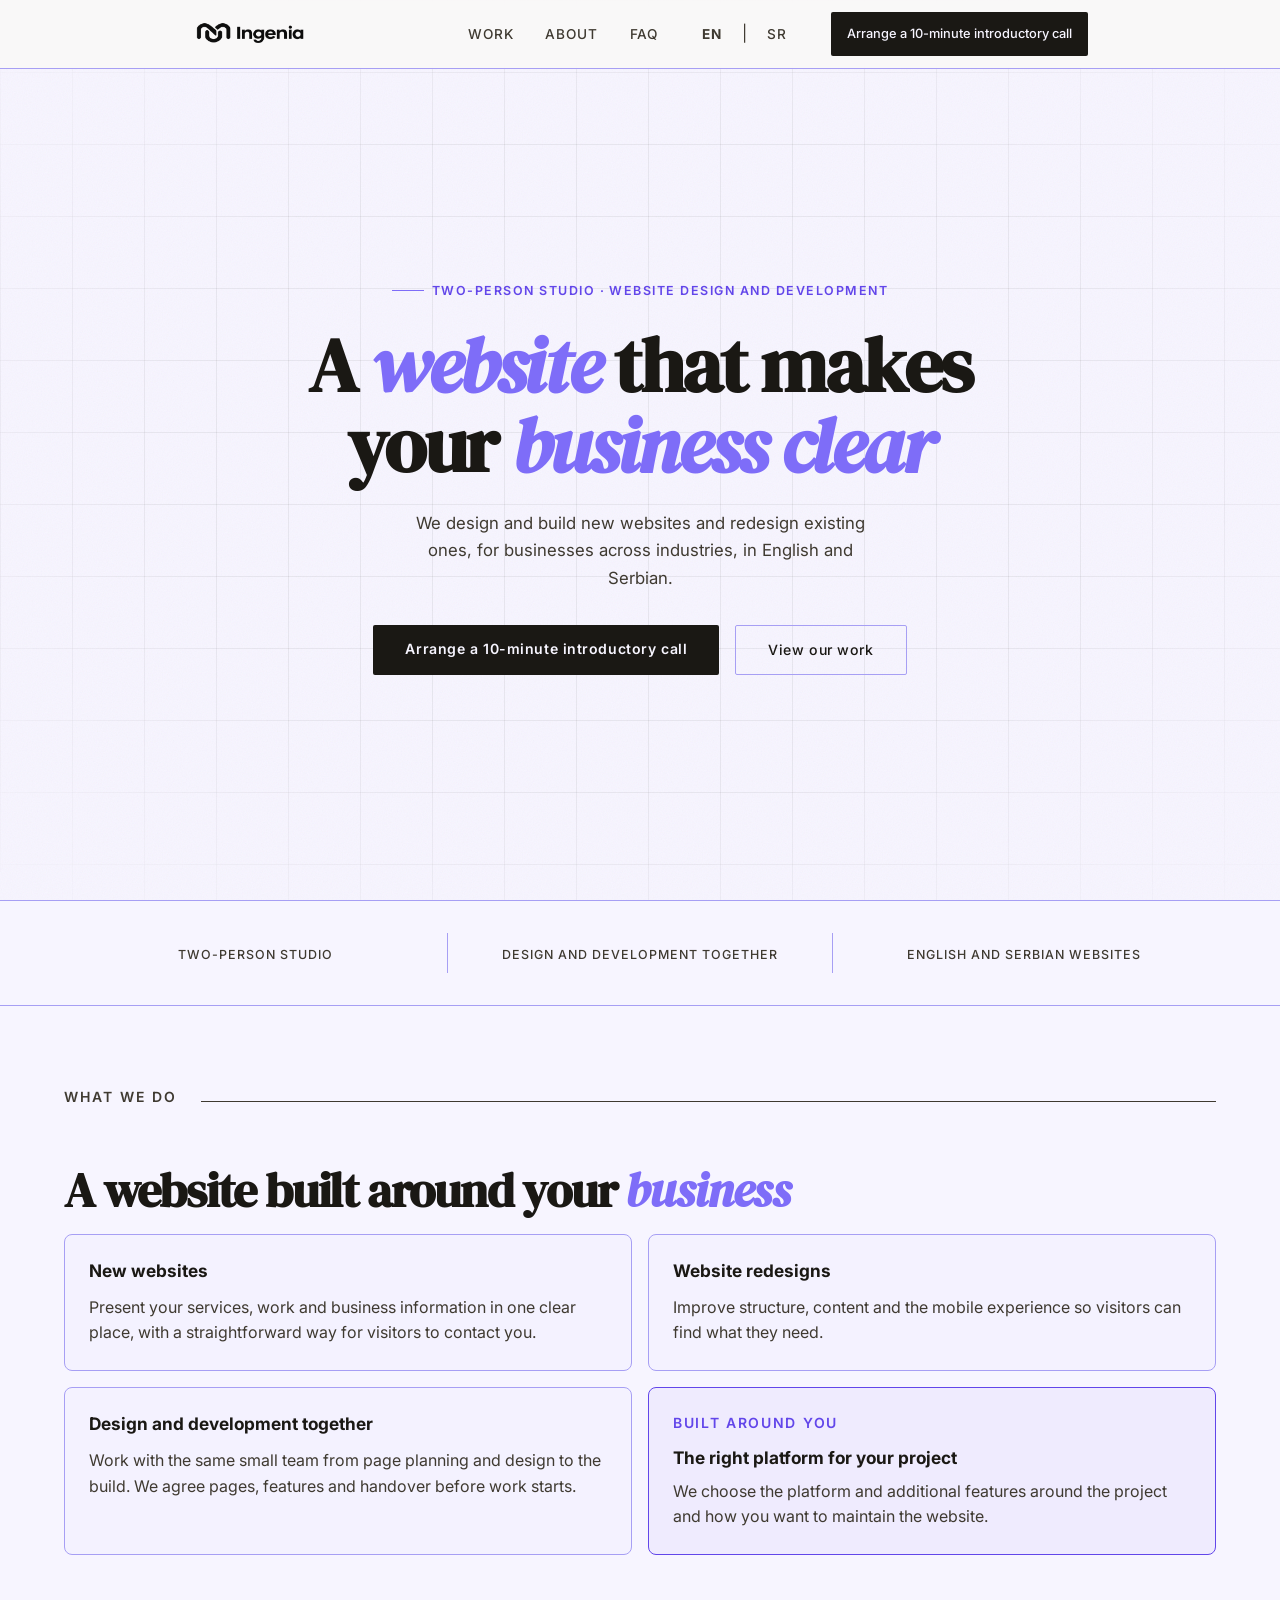
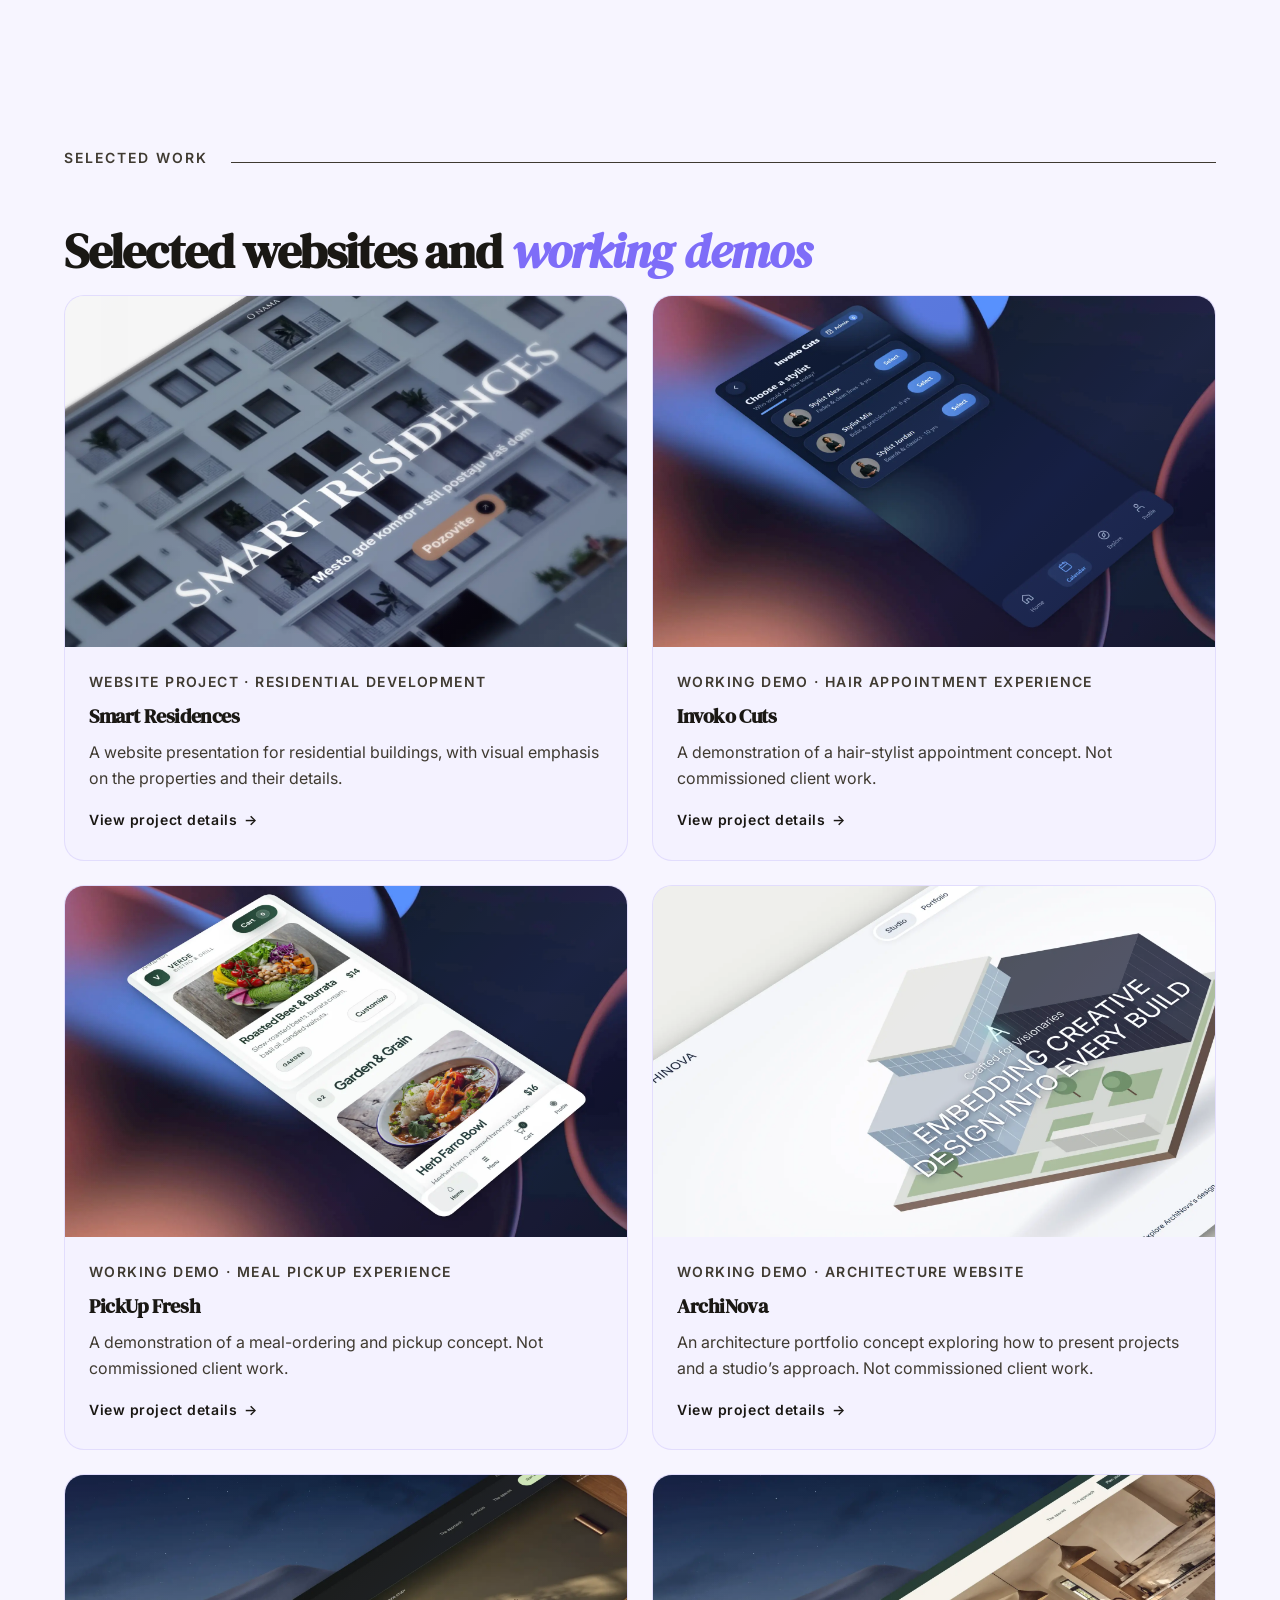
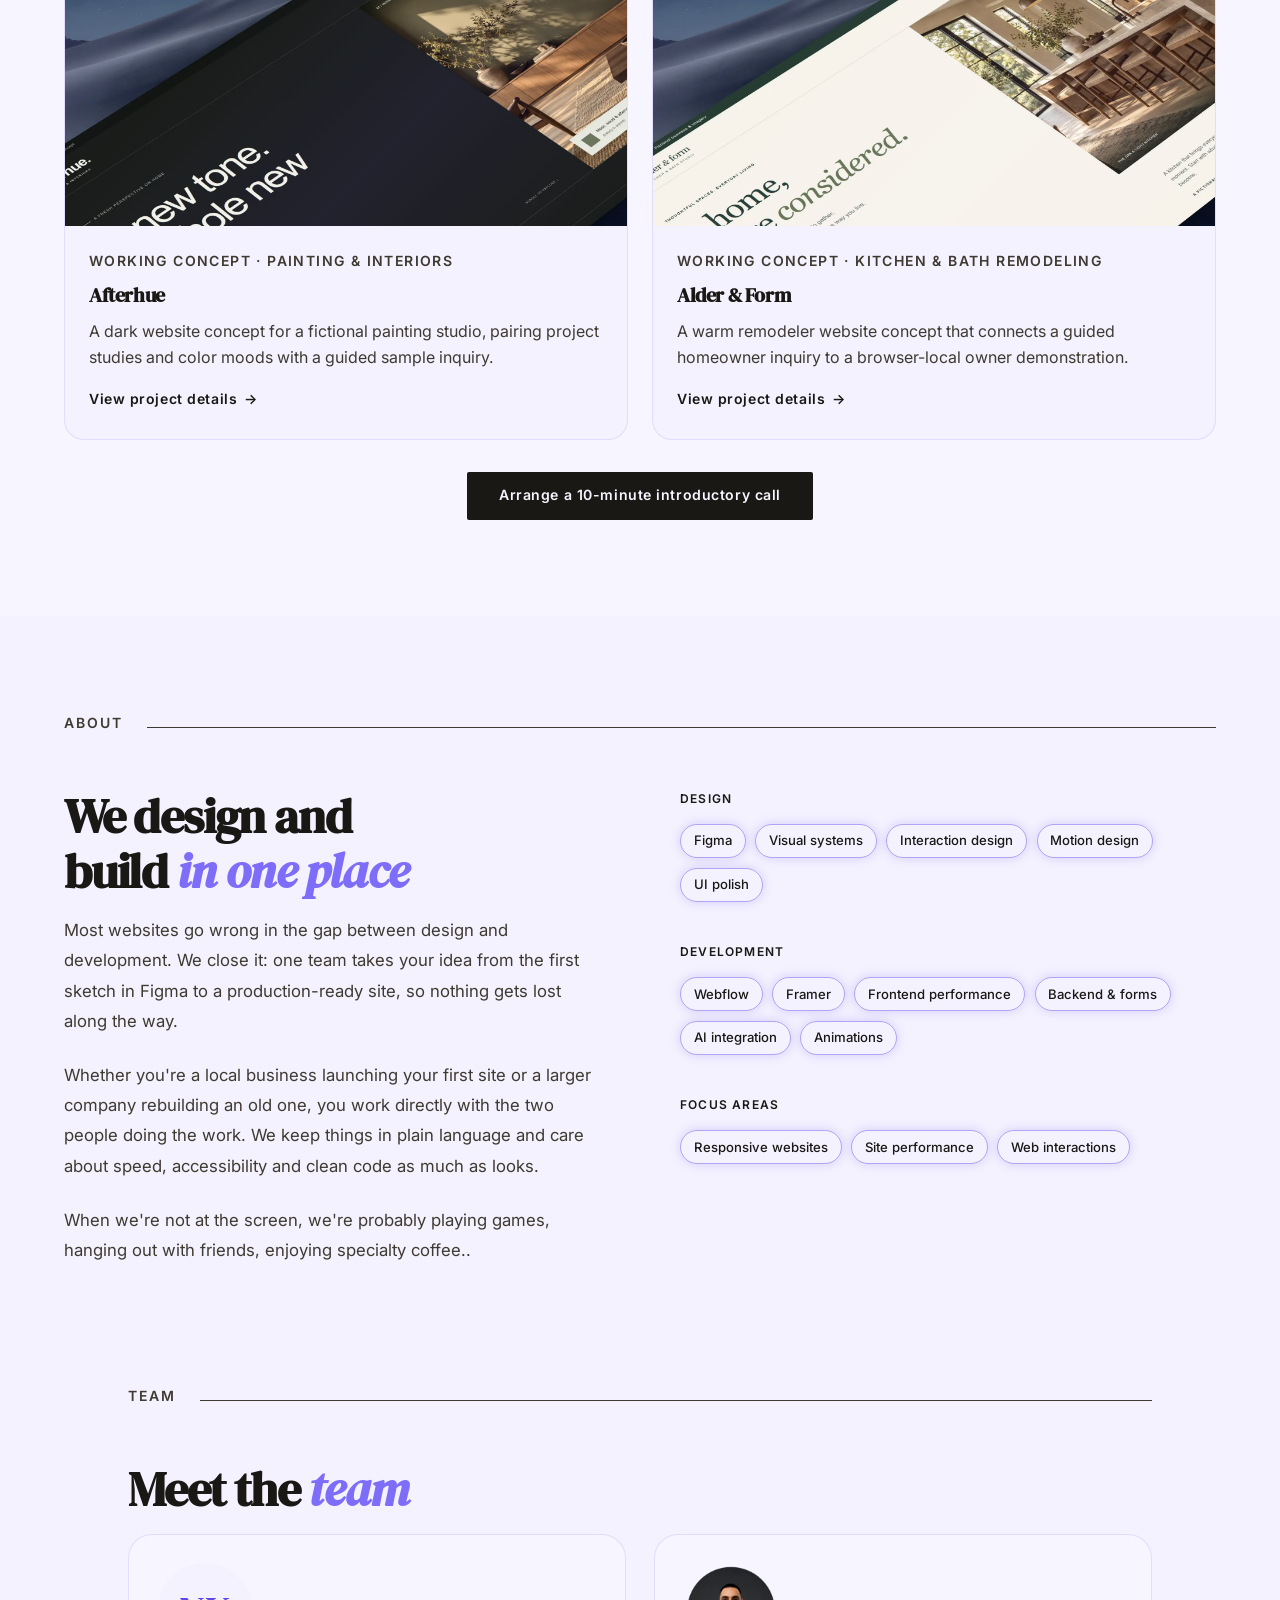
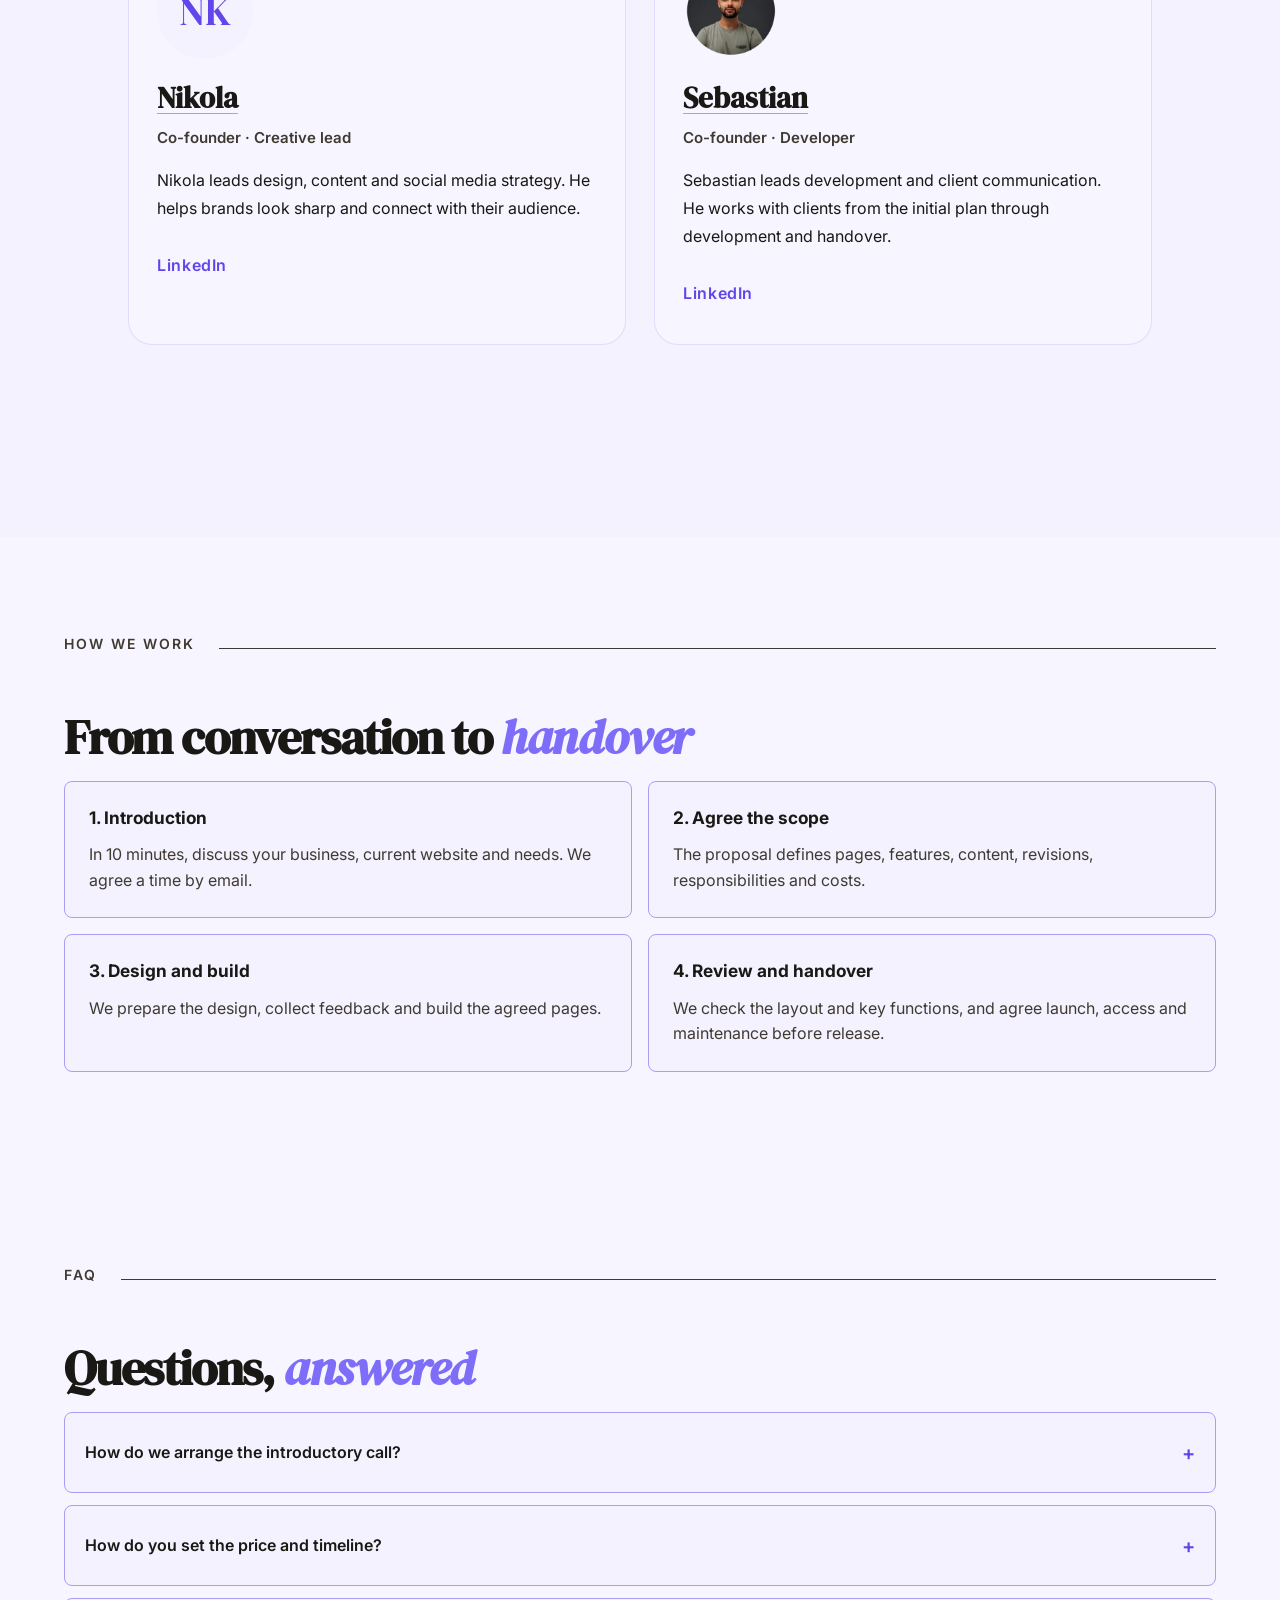
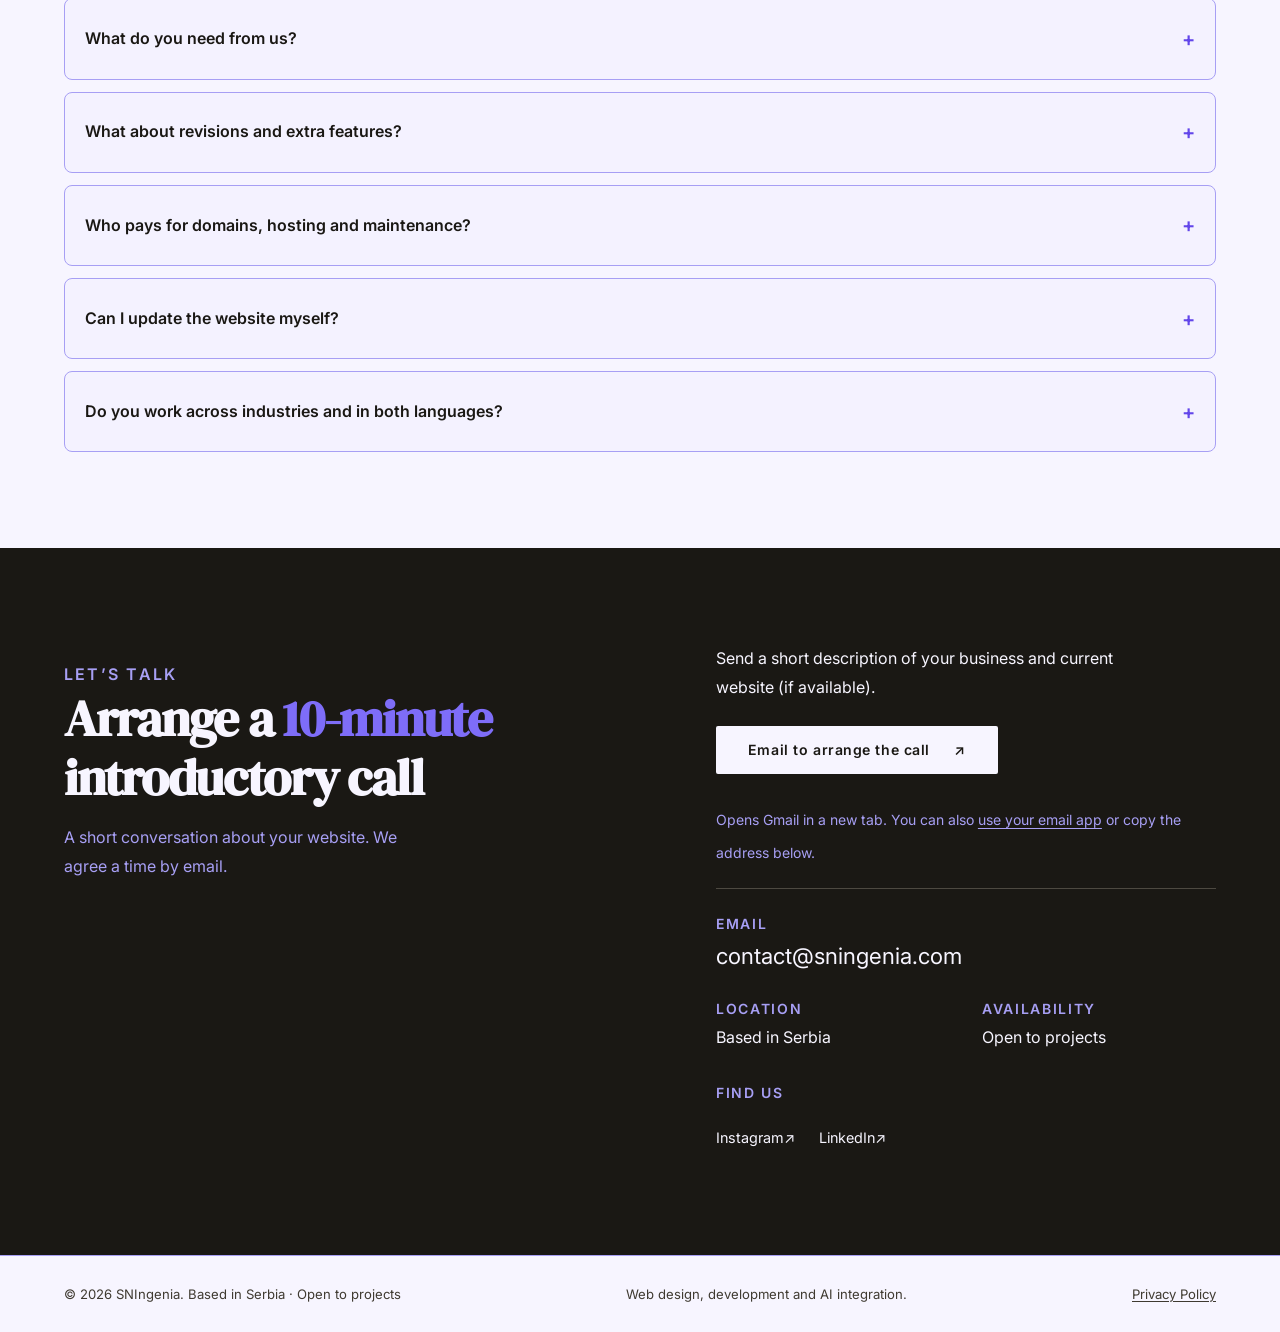
==== commit 0b5956e0: "added new sites" ====
--- a/index.html
+++ b/index.html
@@ -3,7 +3,8 @@
 <head>
 <meta charset="UTF-8">
 <meta name="viewport" content="width=device-width, initial-scale=1.0">
-<link rel="icon" type="image/png" sizes="48x48" href="images/img/favicon.png">
+<link rel="icon" type="image/png" sizes="96x96" href="images/img/favicon.png">
+<link rel="apple-touch-icon" sizes="180x180" href="apple-touch-icon.png">
 <title>SNIngenia | Web Design &amp; Development Studio in Serbia</title>
 <meta name="description" content="SNIngenia designs and builds new websites and redesigns existing ones, in English and Serbian. Arrange a 10-minute introductory call by email.">
 <link rel="canonical" href="https://www.sningenia.com/">
@@ -149,7 +150,19 @@
 <div class="card-thumb-inner"><img src="images/thumbnail4.webp" alt="ArchiNova — interface preview" width="640" height="400" loading="lazy"></div></div>
 <div class="card-body"><span class="card-tag">Working demo · Architecture website</span><h3 class="card-title">ArchiNova</h3>
 <p class="card-desc">An architecture portfolio concept exploring how to present projects and a studio’s approach. Not commissioned client work.</p>
-<button type="button" class="card-open" aria-haspopup="dialog" aria-controls="projectModal" aria-label="View project details: ArchiNova"><span>View project details</span><span class="card-open-arrow" aria-hidden="true">→</span></button></div></article></div>
+<button type="button" class="card-open" aria-haspopup="dialog" aria-controls="projectModal" aria-label="View project details: ArchiNova"><span>View project details</span><span class="card-open-arrow" aria-hidden="true">→</span></button></div></article>
+<article class="work-card project-card" data-demo="true" data-status="Working concept · Painting &amp; interiors" data-challenge="Explore how a painting and interiors studio could present its services and help homeowners describe a project before a first conversation." data-solution="We created Afterhue with charcoal backgrounds, pale-green accents and architectural imagery. Expandable project studies and a color-mood selector lead into a three-step sample inquiry with validation, back navigation and an editable review. The latest sample brief can be saved in the browser and downloaded as text." data-result="A self-initiated working concept, not commissioned client work. The studio and project stories are fictional; interior and exterior images are AI-generated illustrations. Sample data stays in the current browser: no email is sent, no appointment is booked and no business results are claimed." data-image="images/case5.webp">
+<div class="card-thumb">
+<div class="card-thumb-inner"><img src="images/thumbnail5.webp" alt="Afterhue — dark painting and interiors website concept" width="1920" height="1440" loading="lazy"></div></div>
+<div class="card-body"><span class="card-tag">Working concept · Painting &amp; interiors</span><h3 class="card-title">Afterhue</h3>
+<p class="card-desc">A dark website concept for a fictional painting studio, pairing project studies and color moods with a guided sample inquiry.</p>
+<button type="button" class="card-open" aria-haspopup="dialog" aria-controls="projectModal" aria-label="View project details: Afterhue"><span>View project details</span><span class="card-open-arrow" aria-hidden="true">→</span></button></div></article>
+<article class="work-card project-card" data-demo="true" data-status="Working concept · Kitchen &amp; bath remodeling" data-challenge="Explore how a remodeler website could connect project inspiration with a clearer first inquiry, giving homeowners a way to explain their priorities and owners useful context for a conversation." data-solution="We created Alder &amp; Form with warm cream and olive tones, spacious typography and illustrative project stories. A four-step planner collects project type, general location, planning budget, timing and fictional details, with validation and review/edit. Submitted samples appear in a browser-local owner demo with filters, status changes and downloadable summaries." data-result="A self-initiated working concept with a fictional studio, project stories and AI-generated interior imagery. The budget bands are planning inputs, not estimates. Sample inquiries stay in the current browser; no email is sent or consultation booked. The owner view is a public demonstration, not an authenticated inbox. No client results are claimed." data-image="images/case6.webp">
+<div class="card-thumb">
+<div class="card-thumb-inner"><img src="images/thumbnail6.webp" alt="Alder &amp; Form — kitchen and bathroom remodeling website concept" width="1920" height="1440" loading="lazy"></div></div>
+<div class="card-body"><span class="card-tag">Working concept · Kitchen &amp; bath remodeling</span><h3 class="card-title">Alder &amp; Form</h3>
+<p class="card-desc">A warm remodeler website concept that connects a guided homeowner inquiry to a browser-local owner demonstration.</p>
+<button type="button" class="card-open" aria-haspopup="dialog" aria-controls="projectModal" aria-label="View project details: Alder &amp; Form"><span>View project details</span><span class="card-open-arrow" aria-hidden="true">→</span></button></div></article></div>
 <div class="project-cta"><a class="btn-primary" href="#contact" data-cta="work">Arrange a 10-minute introductory call</a></div></section>
 
 <!-- ABOUT / SKILLS -->
@@ -164,7 +177,7 @@
         <h2 class="reveal">We design and build <em>in one place</em></h2>
         <p class="reveal">Most websites go wrong in the gap between design and development. We close it: one team takes your idea from the first sketch in Figma to a production-ready site, so nothing gets lost along the way.</p>
         <p class="reveal">Whether you're a local business launching your first site or a larger company rebuilding an old one, you work directly with the two people doing the work. We keep things in plain language and care about speed, accessibility and clean code as much as looks.</p>
-        <p class="reveal">When we're not at the screen, we're probably practicing calisthenics, clearing our minds with a long walk, or losing a game of chess online.</p>
+        <p class="reveal">When we're not at the screen, we're probably playing games, hanging out with friends, enjoying specialty coffee..</p>
       </div>
       <div>
         <div class="skill-group reveal">
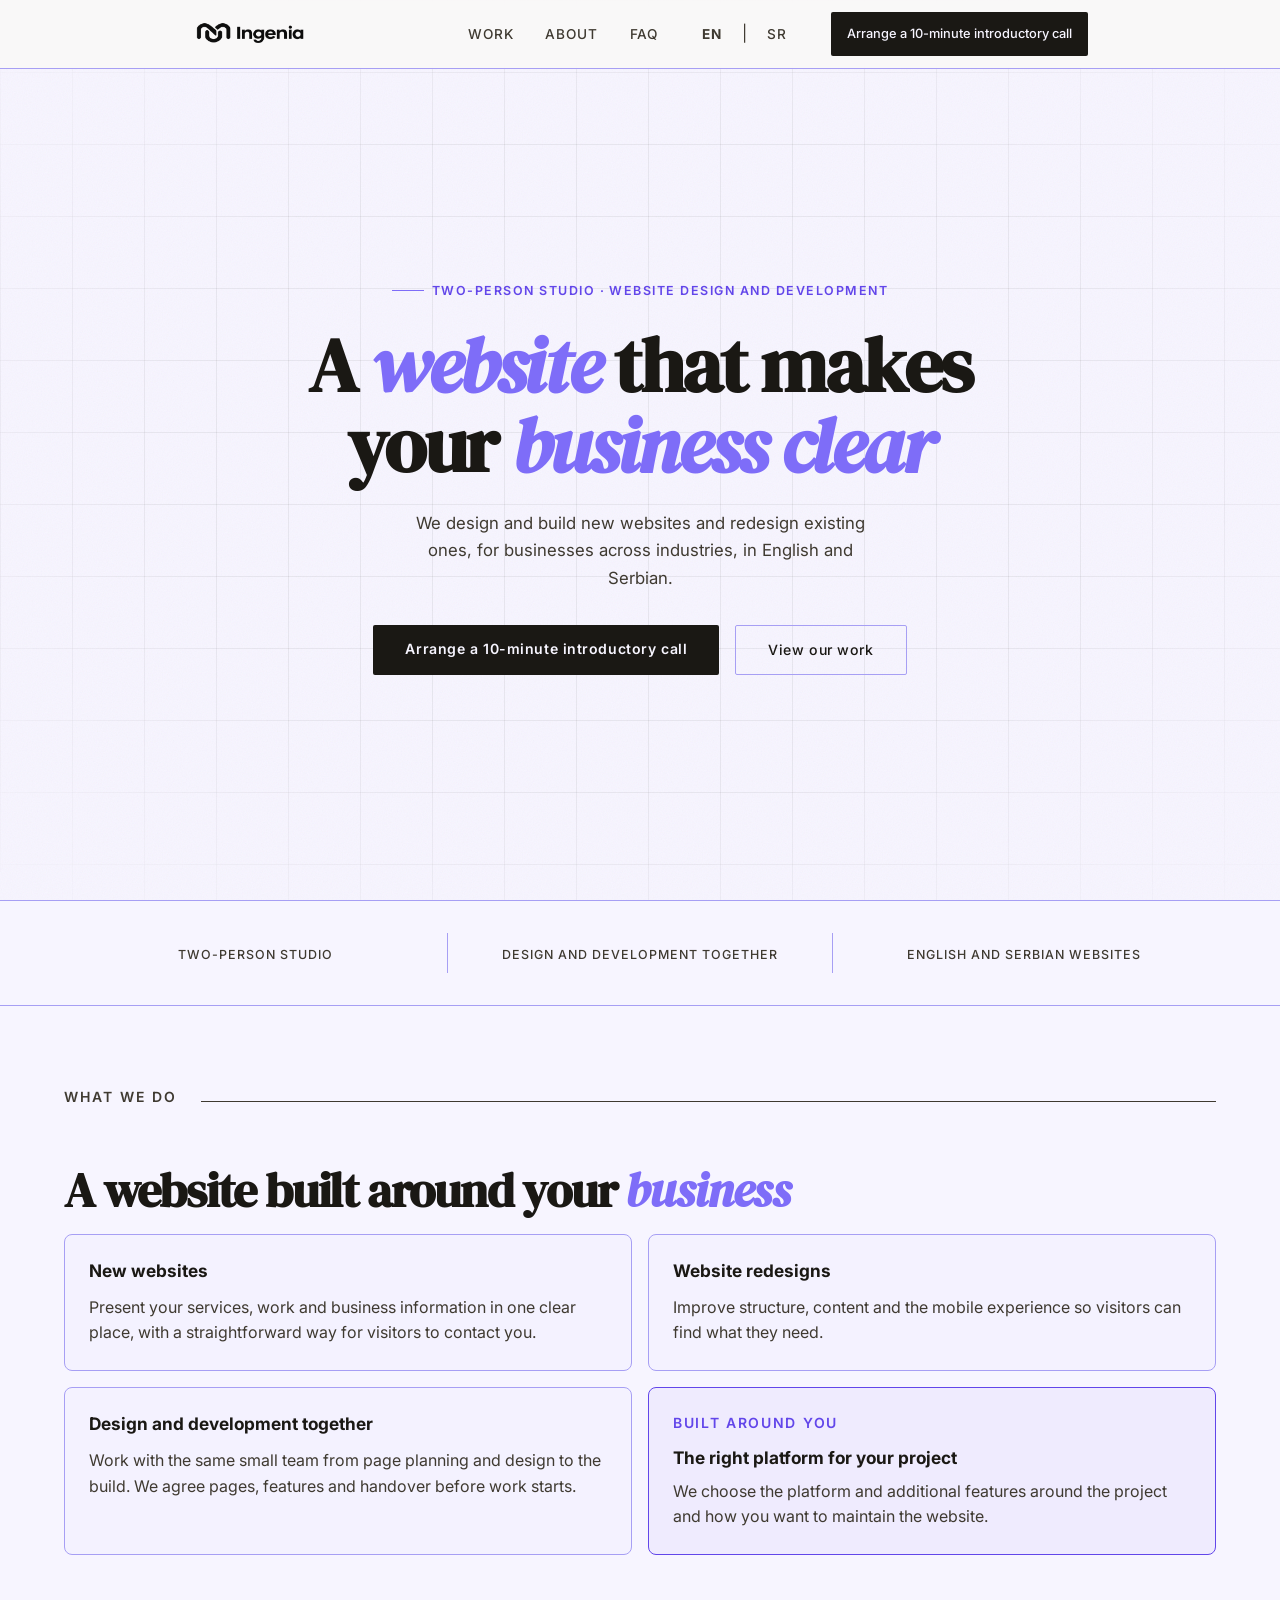
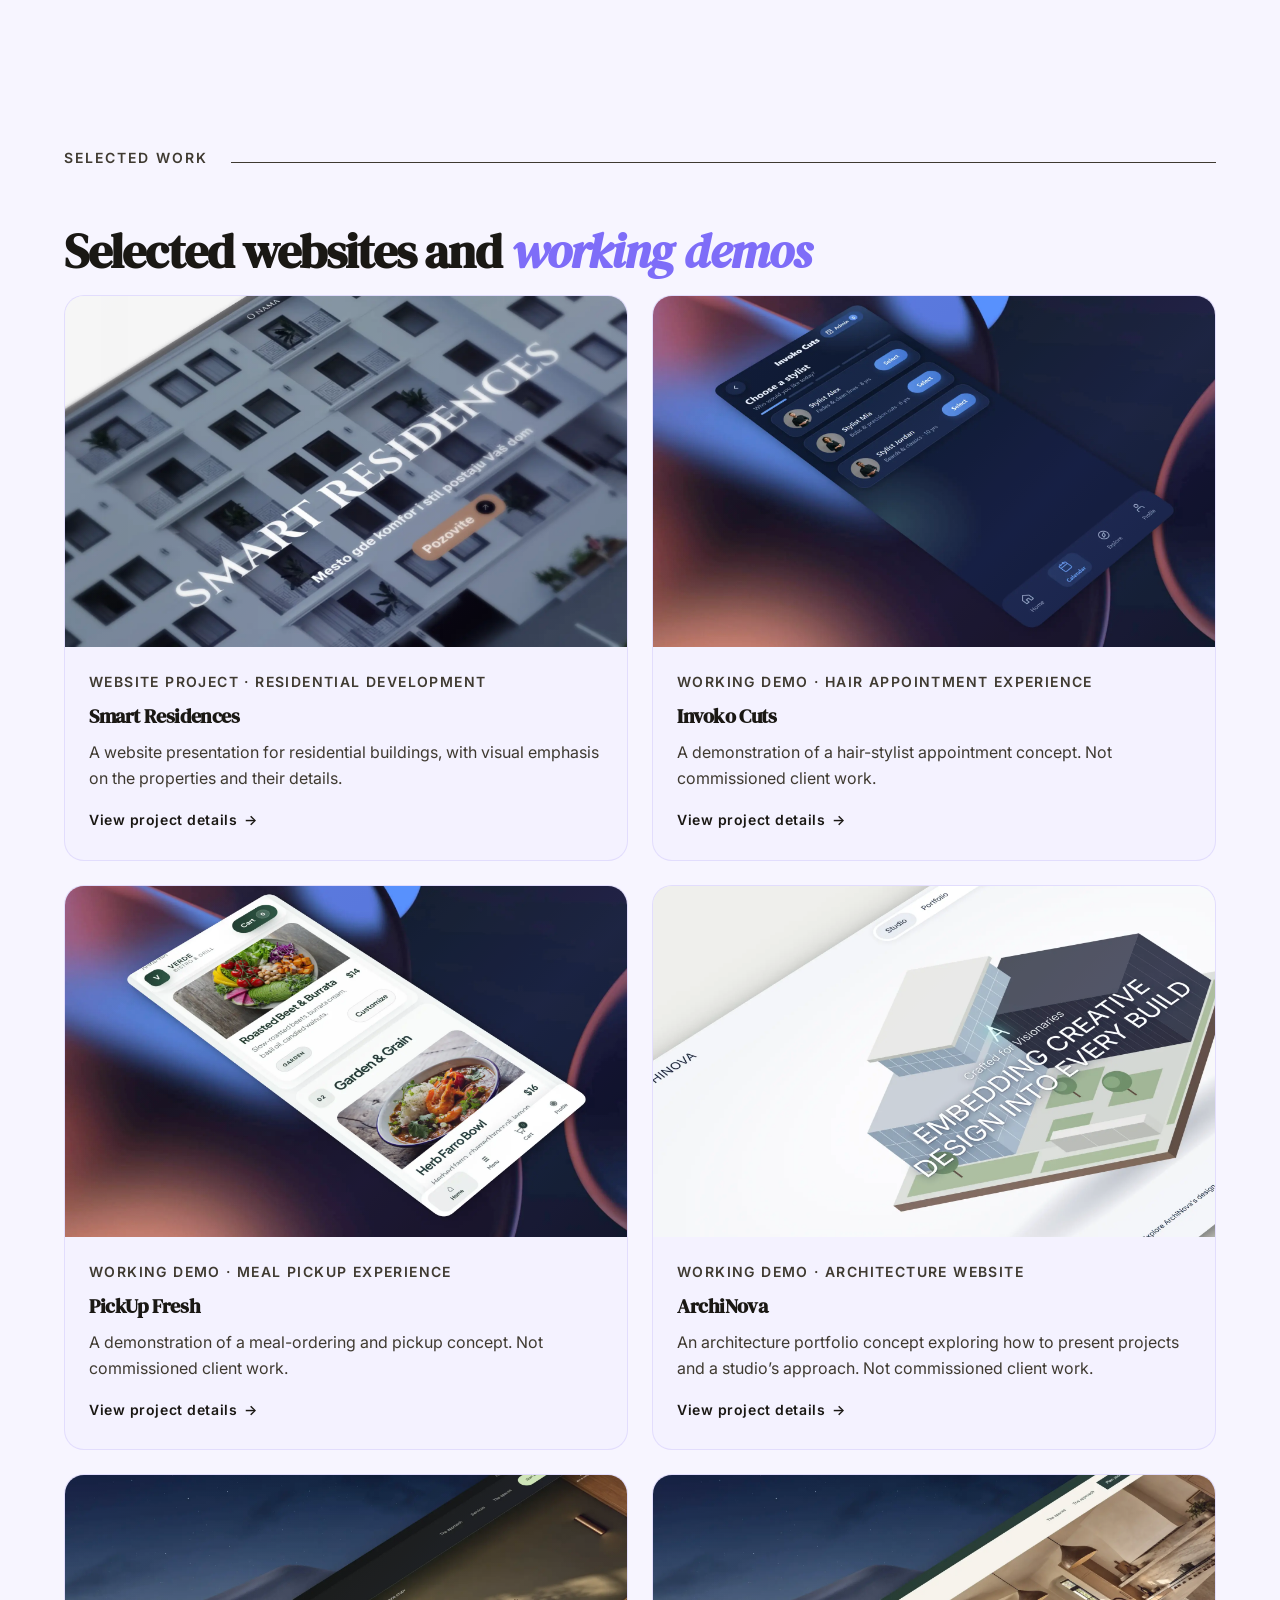
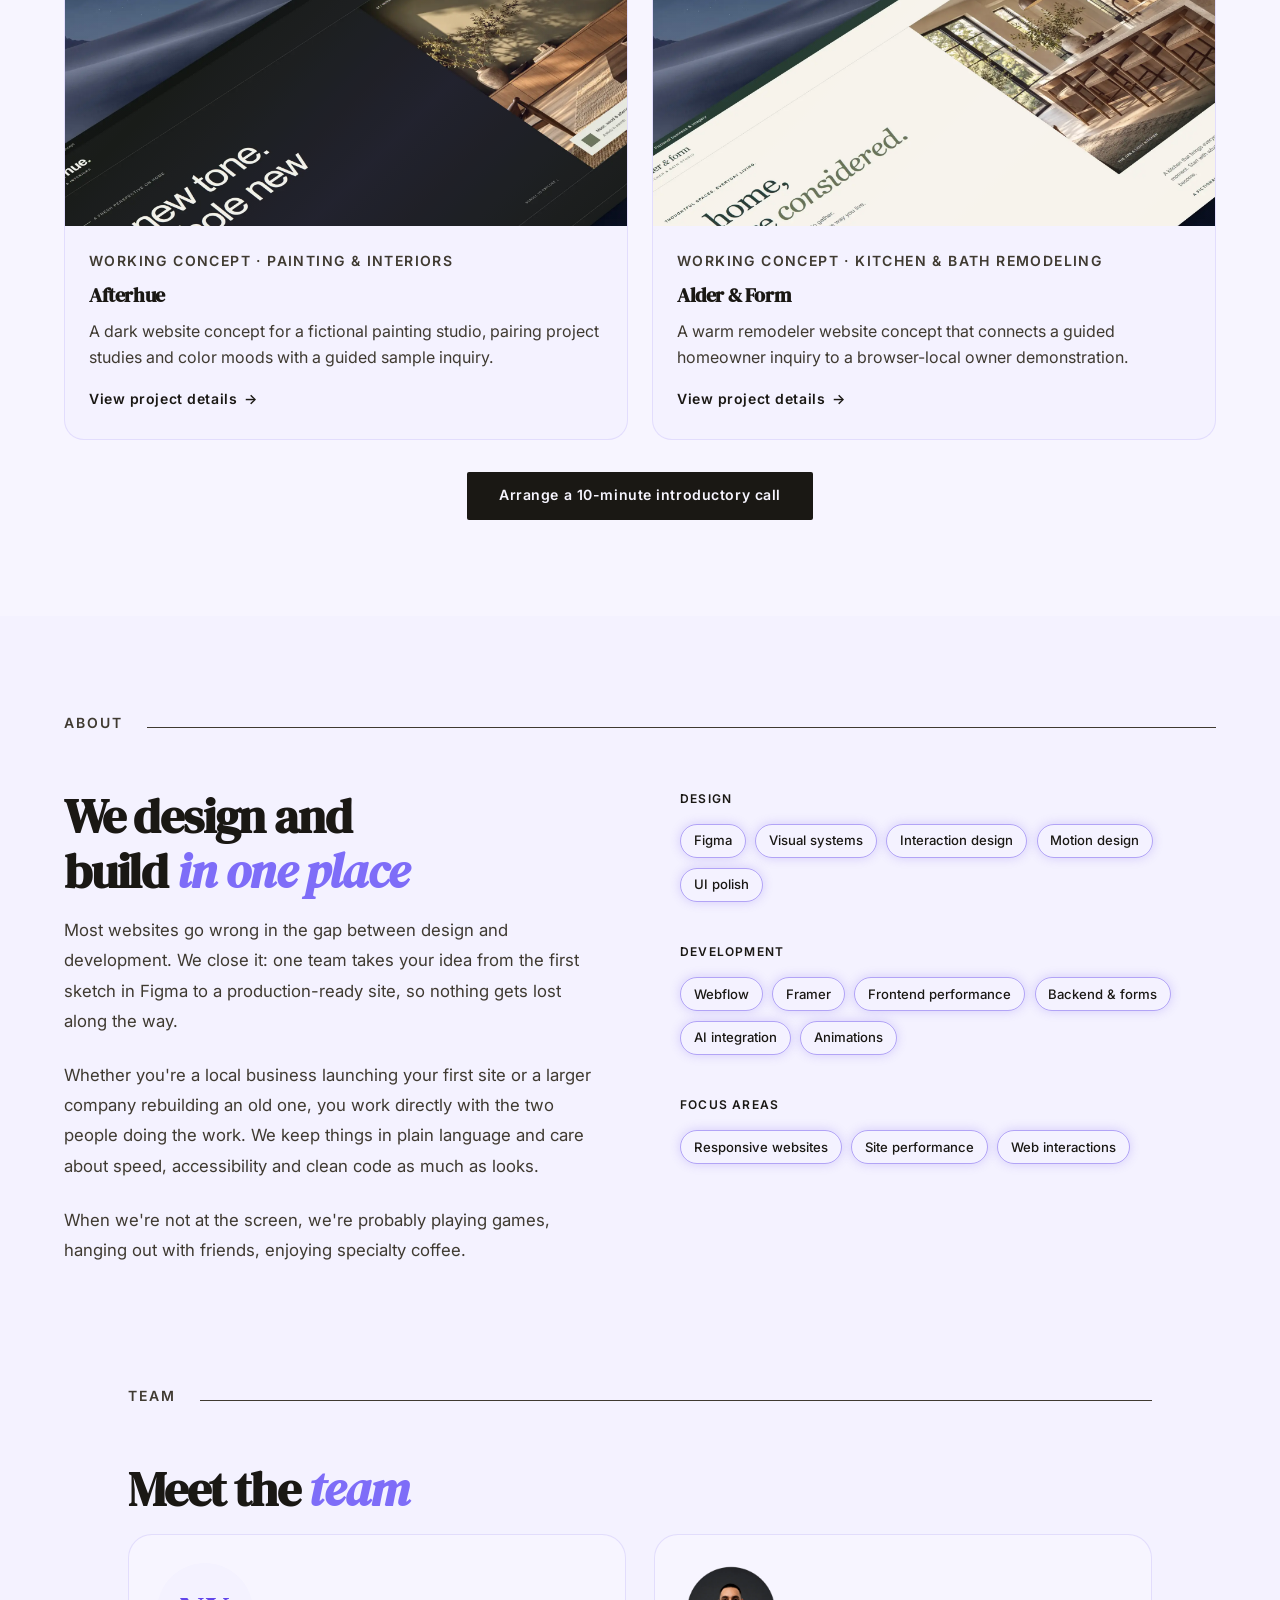
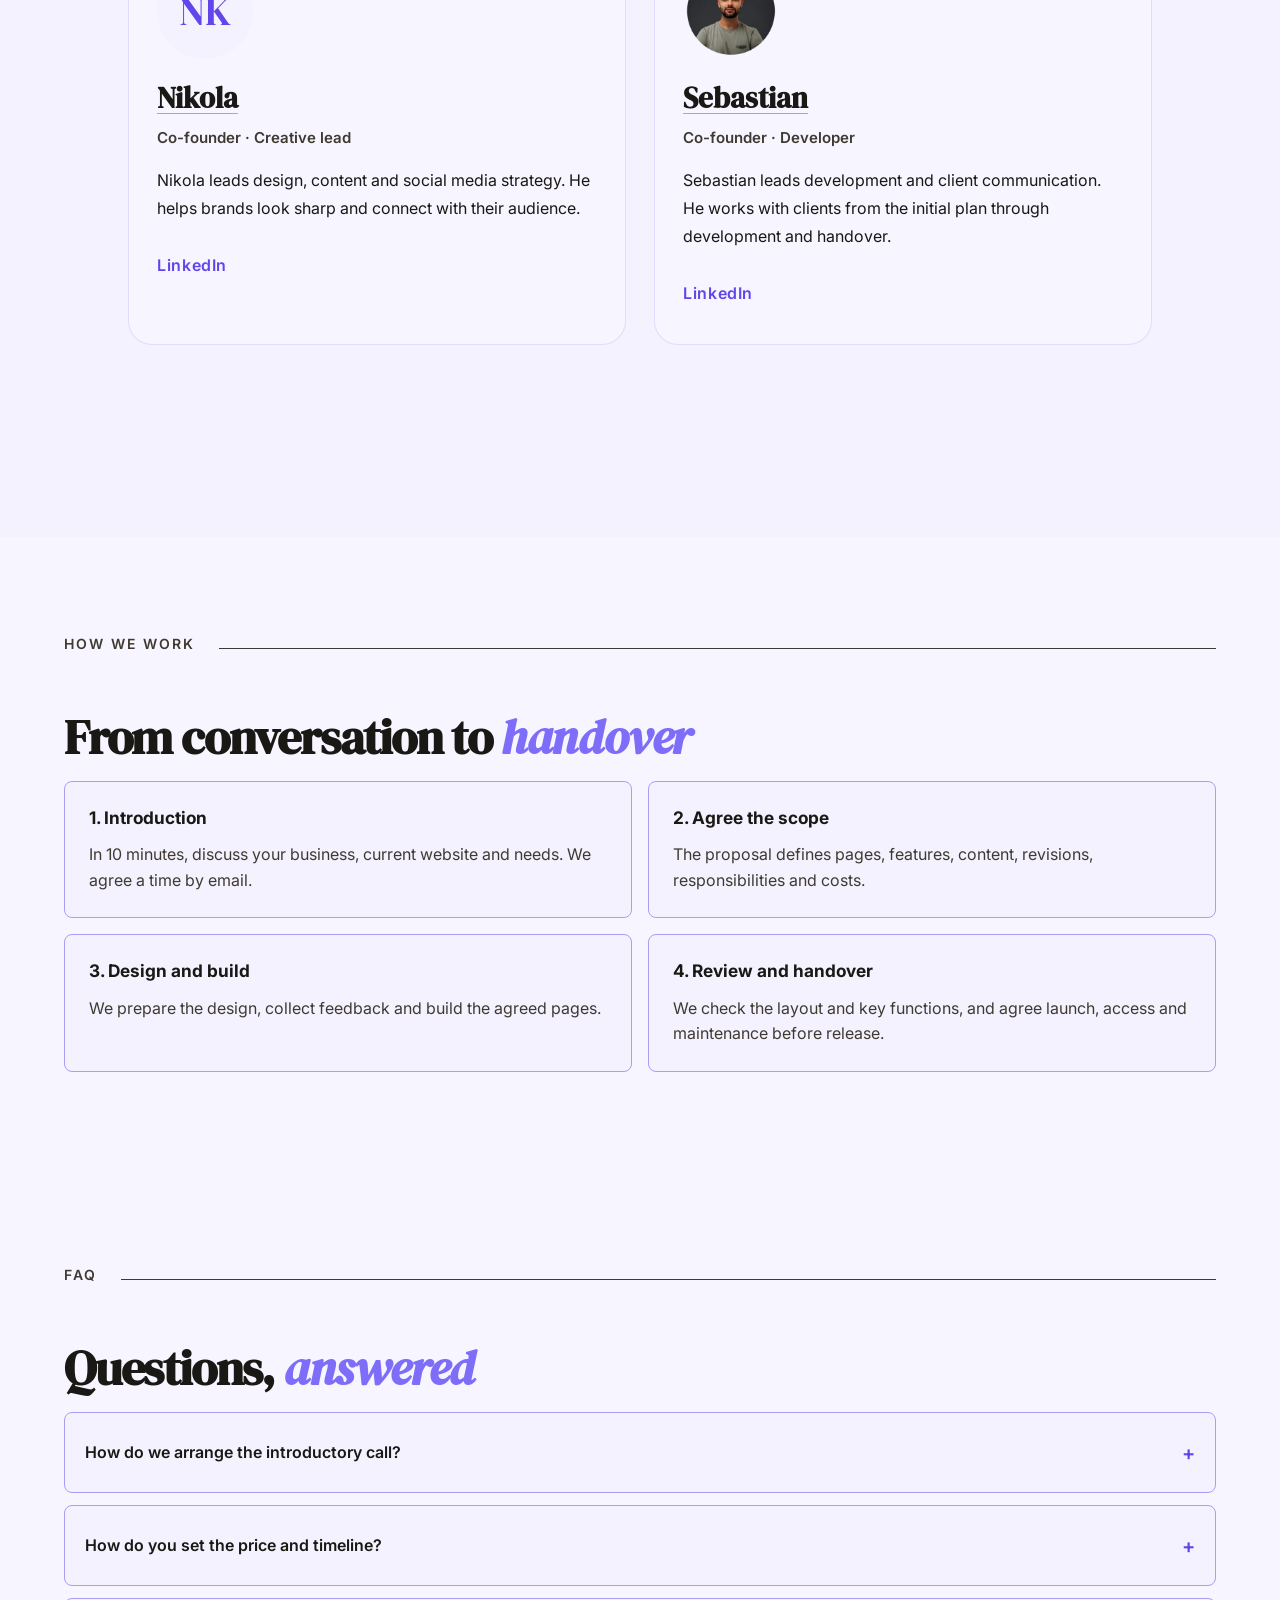
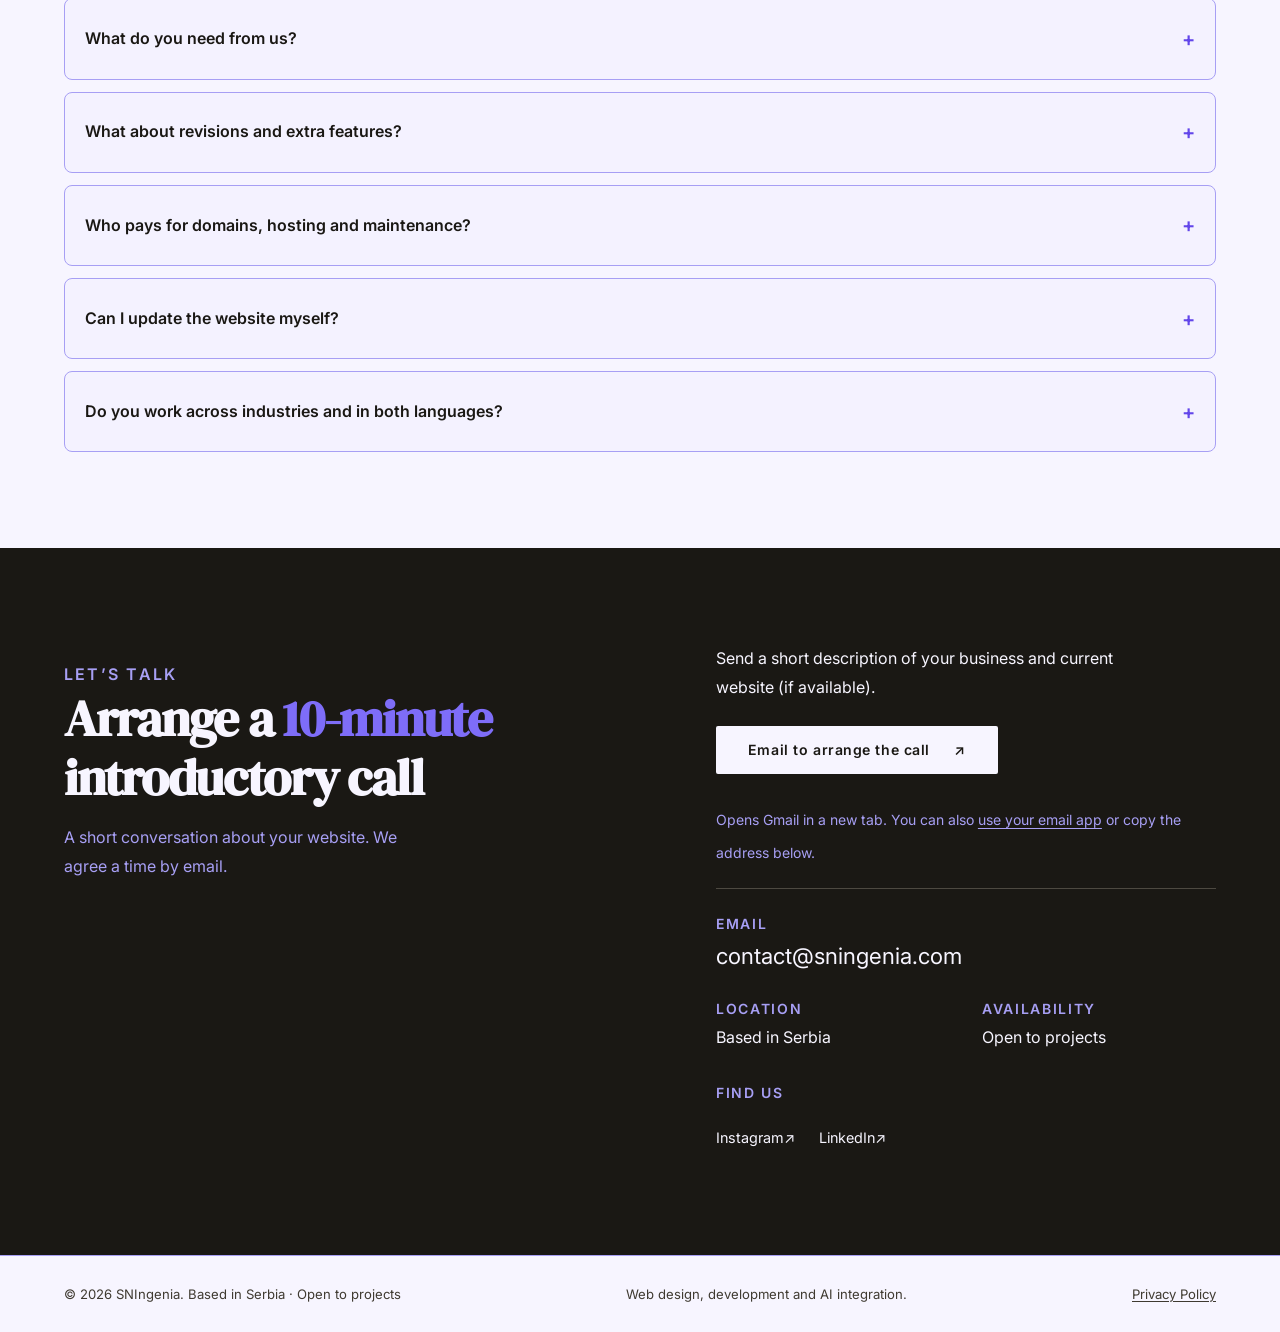
==== commit 62c5cd78: "Fix typo in skills section paragraph" ====
--- a/index.html
+++ b/index.html
@@ -177,7 +177,7 @@
         <h2 class="reveal">We design and build <em>in one place</em></h2>
         <p class="reveal">Most websites go wrong in the gap between design and development. We close it: one team takes your idea from the first sketch in Figma to a production-ready site, so nothing gets lost along the way.</p>
         <p class="reveal">Whether you're a local business launching your first site or a larger company rebuilding an old one, you work directly with the two people doing the work. We keep things in plain language and care about speed, accessibility and clean code as much as looks.</p>
-        <p class="reveal">When we're not at the screen, we're probably playing games, hanging out with friends, enjoying specialty coffee..</p>
+        <p class="reveal">When we're not at the screen, we're probably playing games, hanging out with friends, enjoying specialty coffee.</p>
       </div>
       <div>
         <div class="skill-group reveal">
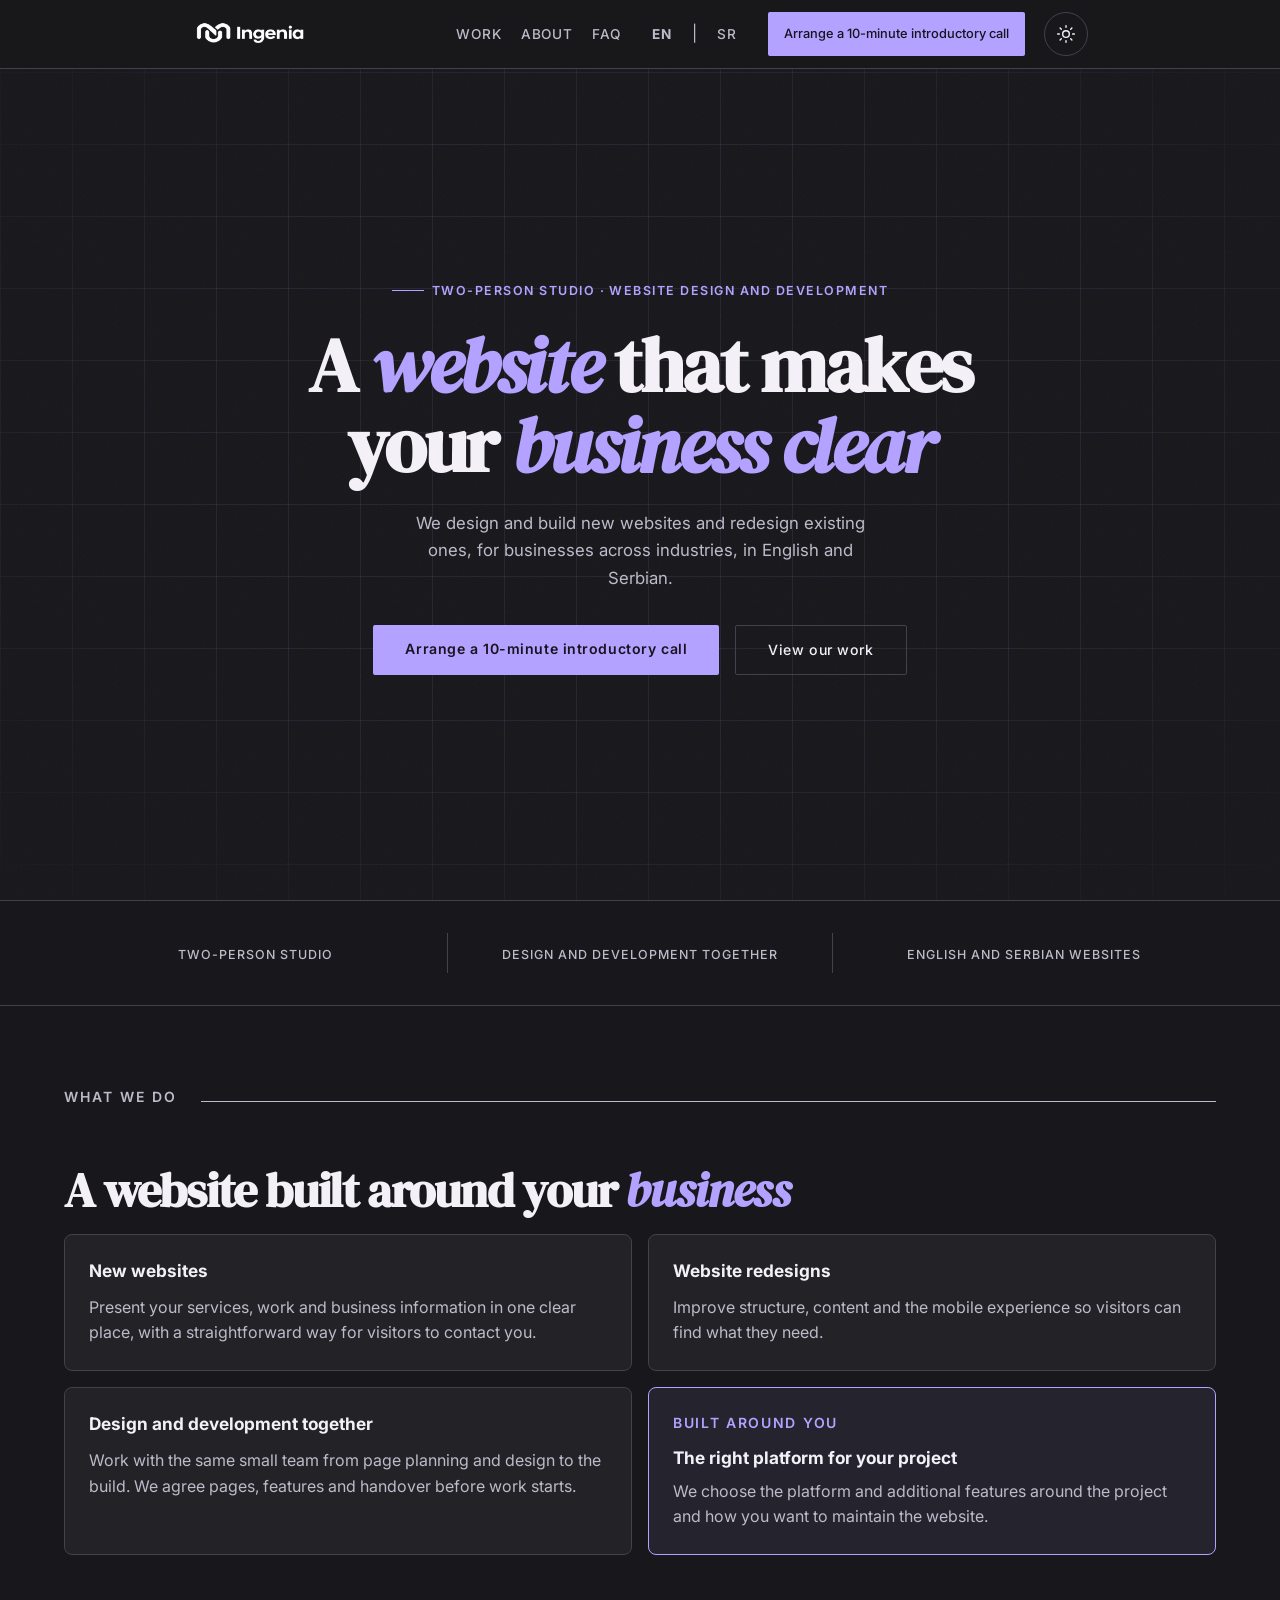
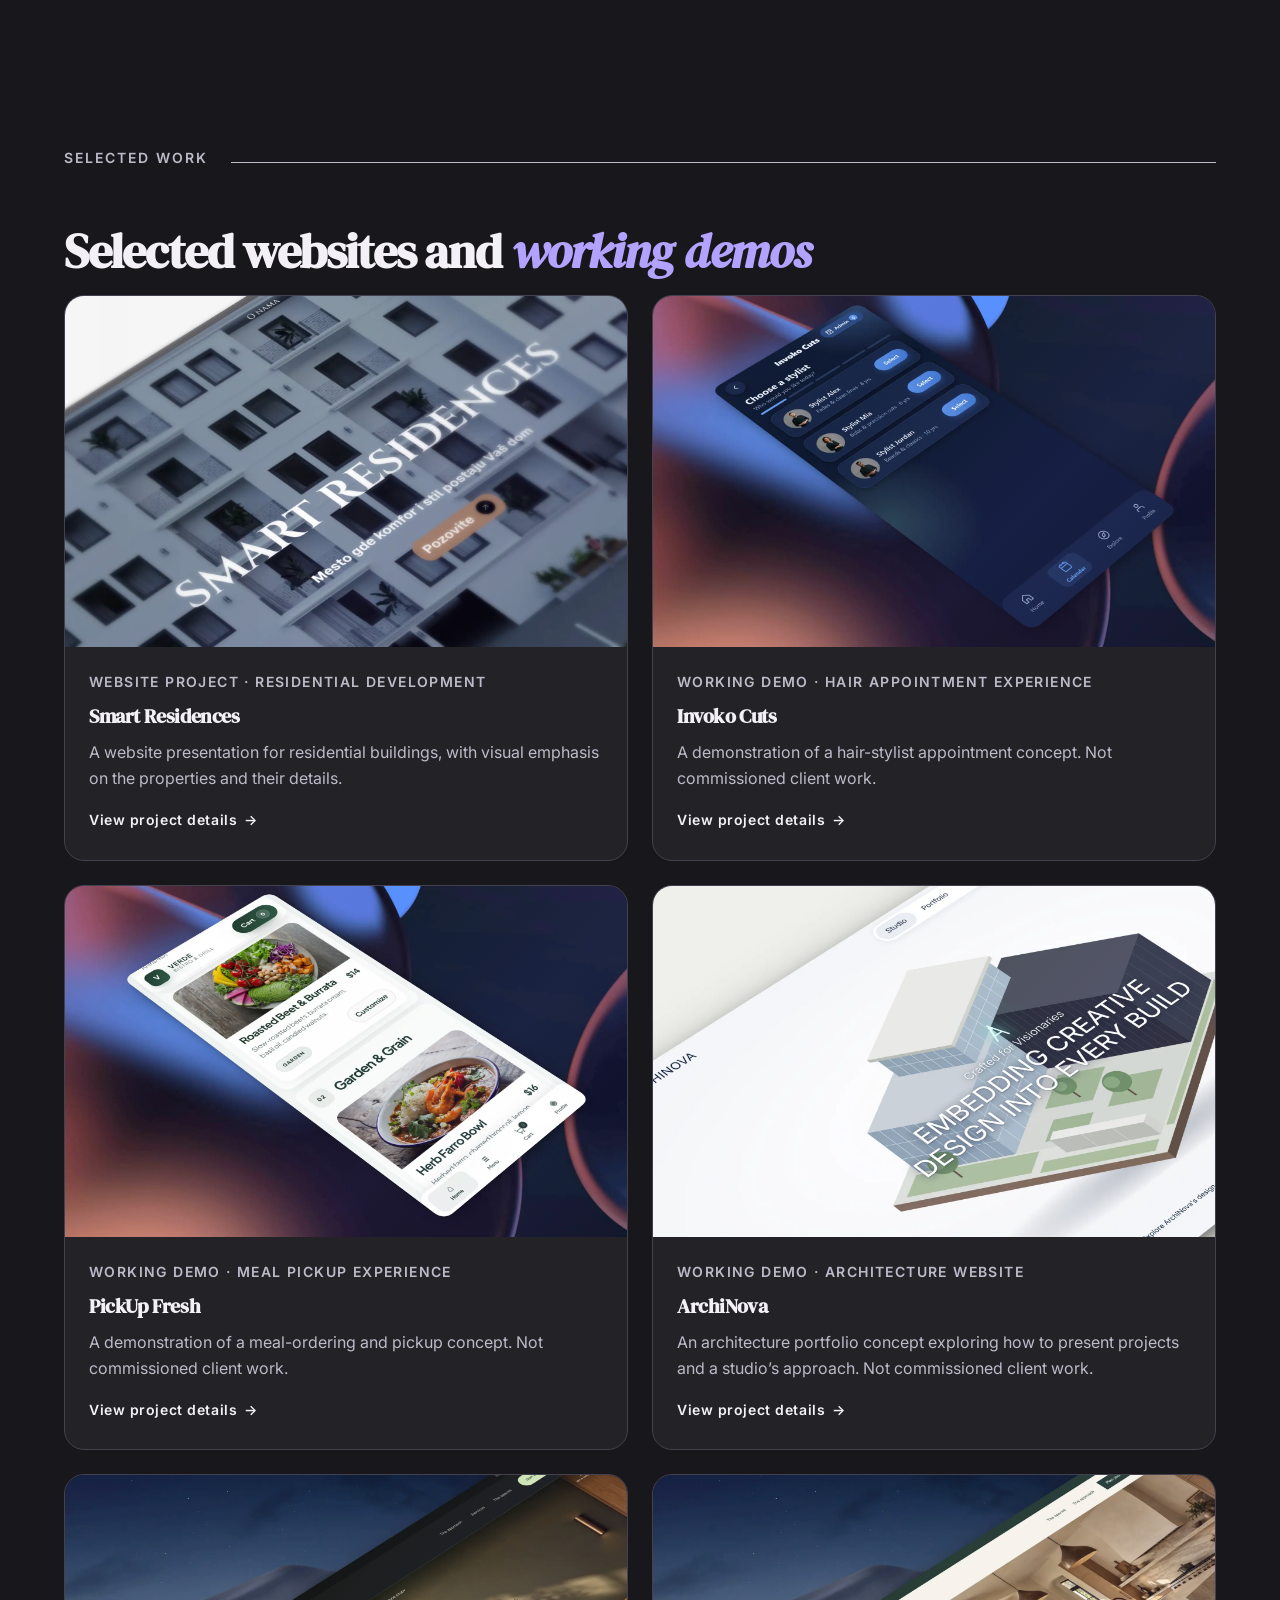
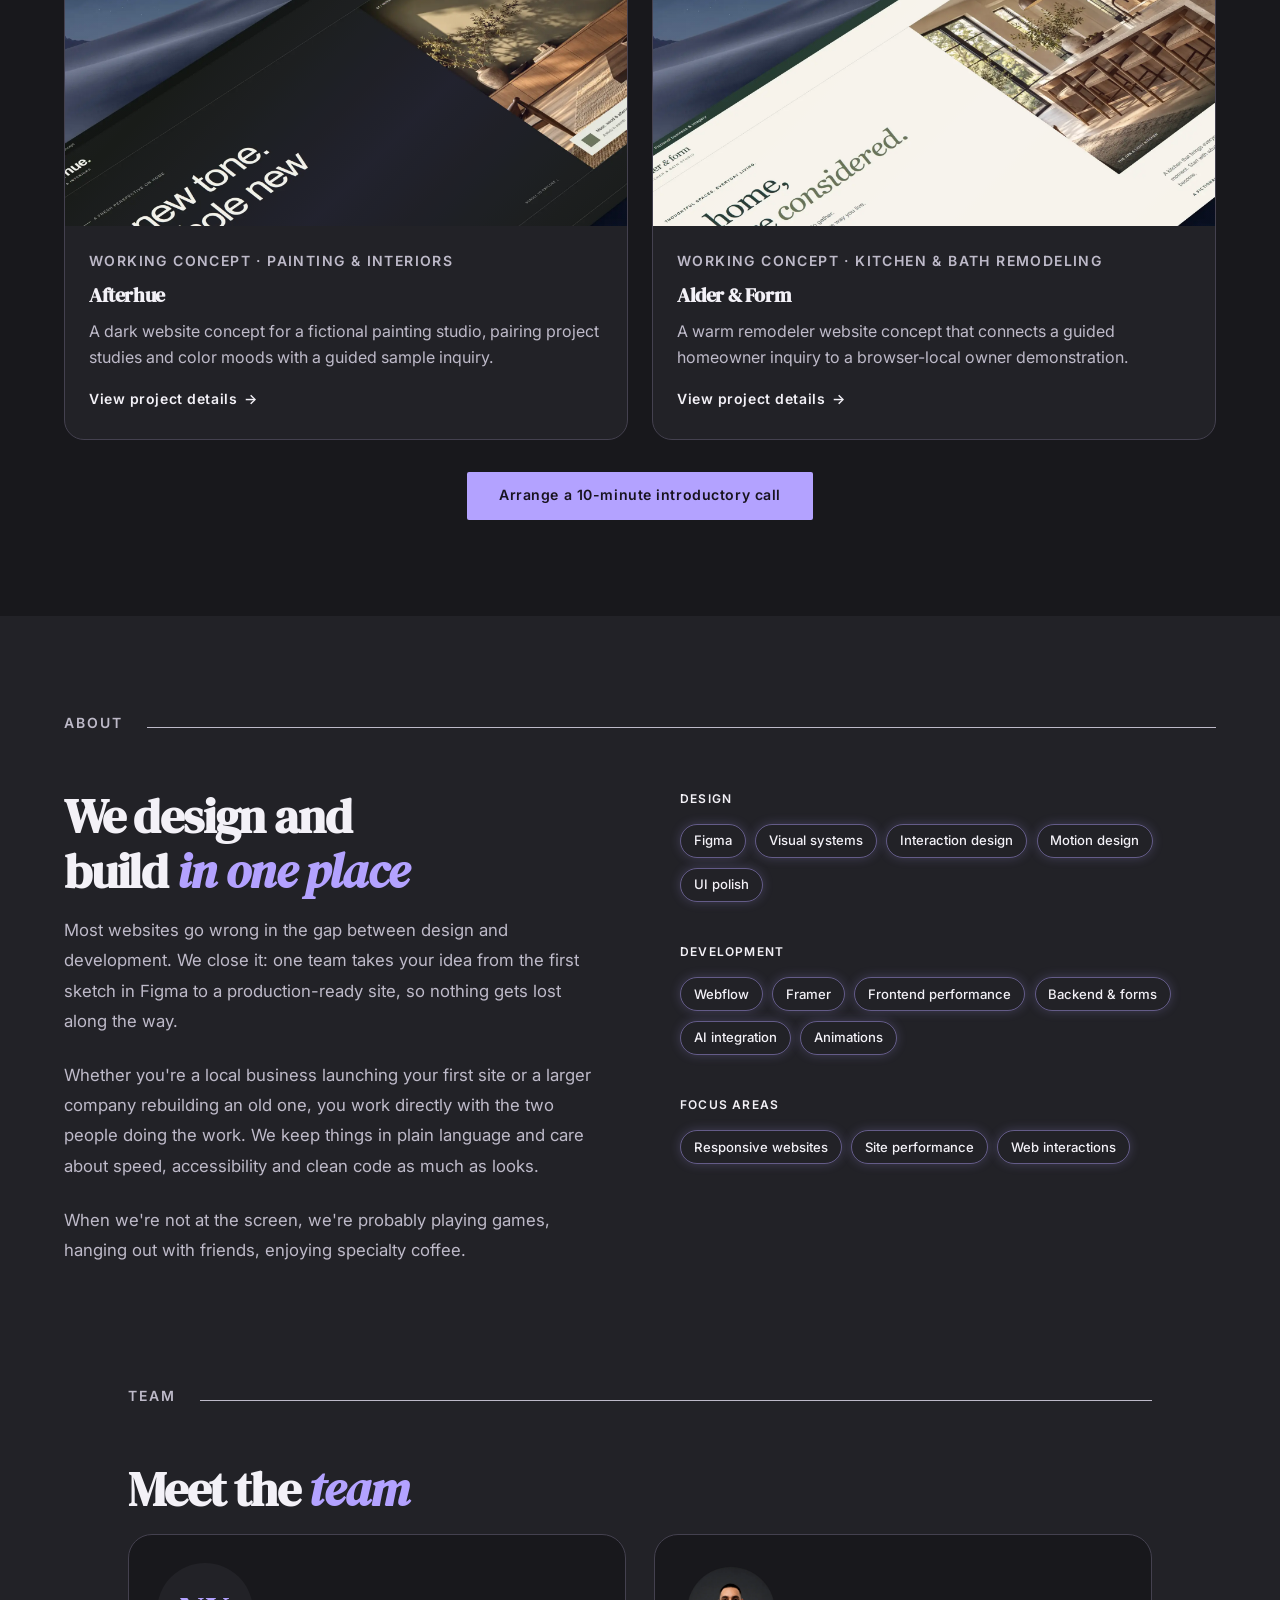
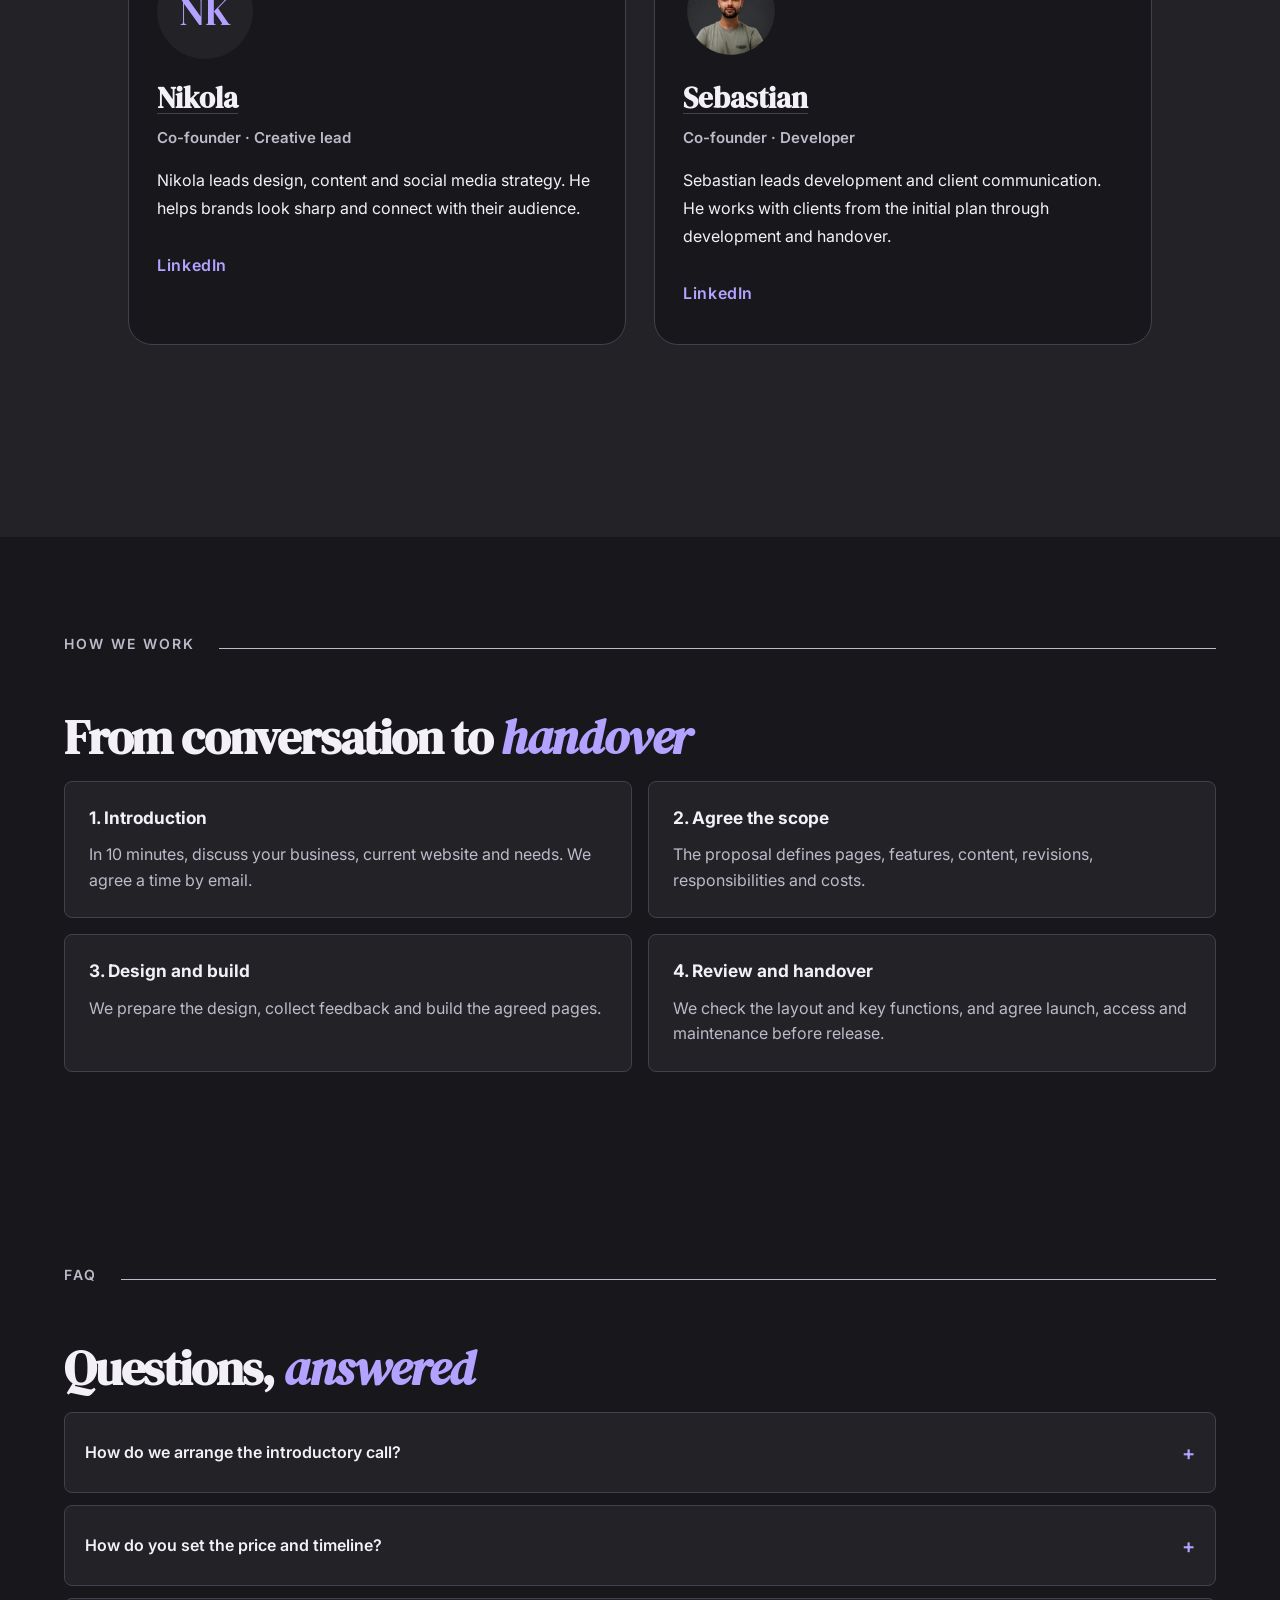
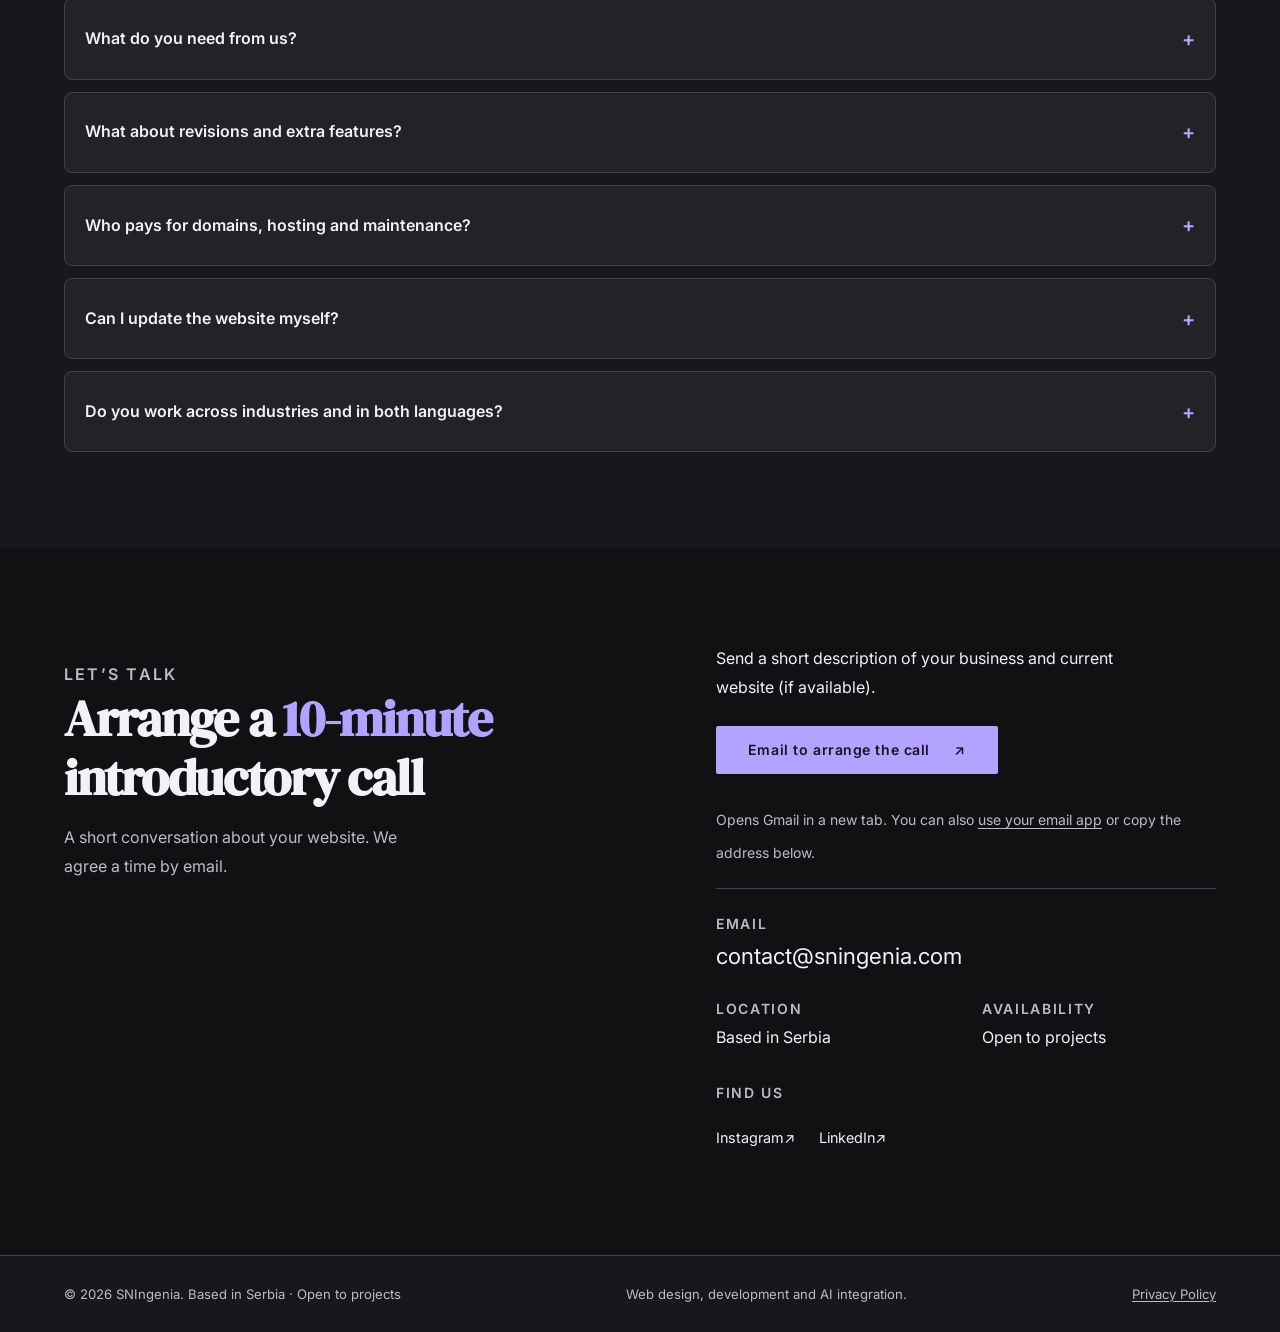
==== commit d14c20b8: "dark-mode-added" ====
--- a/index.html
+++ b/index.html
@@ -2,6 +2,9 @@
 <html lang="en" class="landing-page">
 <head>
 <meta charset="UTF-8">
+<meta name="color-scheme" content="dark light">
+<meta name="theme-color" content="#18181C">
+<script src="theme.js"></script>
 <meta name="viewport" content="width=device-width, initial-scale=1.0">
 <link rel="icon" type="image/png" sizes="96x96" href="images/img/favicon.png">
 <link rel="apple-touch-icon" sizes="180x180" href="apple-touch-icon.png">
@@ -45,19 +48,26 @@
   <a class="nav-logo" href="#home" aria-label="SNIngenia home">
     <img src="images/logo-header.webp" alt="SNIngenia" width="1536" height="326" />
   </a>
+
+  <ul class="nav-links">
+    <li><a href="#work">Work</a></li>
+    <li><a href="#about">About</a></li>
+
+    <li><a href="#faq">FAQ</a></li>
+    <li class="language-switcher"><a href="./index.html" lang="en" aria-current="page">EN</a><span aria-hidden="true">|</span><a href="sr/index.html" lang="sr">SR</a></li>
+    <li><a class="btn-primary nav-cta" href="#contact" data-cta="nav-desktop">Arrange a 10-minute introductory call</a></li>
+  </ul>
+  <div class="nav-actions">
+<button class="theme-toggle" type="button" data-theme-toggle aria-label="Switch to light mode" title="Switch to light mode">
+  <svg class="theme-icon-sun" viewBox="0 0 24 24" fill="none" stroke="currentColor" stroke-width="1.7" stroke-linecap="round" aria-hidden="true" focusable="false"><circle cx="12" cy="12" r="4"/><path d="M12 2v2m0 16v2M2 12h2m16 0h2M4.93 4.93l1.42 1.42m11.3 11.3 1.42 1.42M4.93 19.07l1.42-1.42m11.3-11.3 1.42-1.42"/></svg>
+  <svg class="theme-icon-moon" viewBox="0 0 24 24" fill="none" stroke="currentColor" stroke-width="1.7" stroke-linecap="round" stroke-linejoin="round" aria-hidden="true" focusable="false"><path d="M20.9 13.1A9 9 0 0 1 10.9 3.1 9 9 0 1 0 20.9 13.1Z"/></svg>
+</button>
   <button class="nav-toggle" type="button" aria-label="Toggle navigation" aria-controls="mobileNav" aria-expanded="false">
     <span></span>
     <span></span>
     <span></span>
   </button>
-  <ul class="nav-links">
-    <li><a href="#work">Work</a></li>
-    <li><a href="#about">About</a></li>
-
-    <li><a href="#faq">FAQ</a></li>
-    <li class="language-switcher"><a href="./index.html" lang="en" aria-current="page">EN</a><span aria-hidden="true">|</span><a href="sr/index.html" lang="sr">SR</a></li>
-    <li><a class="btn-primary nav-cta" href="#contact" data-cta="nav-desktop">Arrange a 10-minute introductory call</a></li>
-  </ul>
+  </div>
 </nav>
 <div class="mobile-nav" id="mobileNav" aria-hidden="true" inert>
   <button class="mobile-nav-close" type="button" aria-label="Close menu">×</button>
--- a/styles.css
+++ b/styles.css
@@ -1,16 +1,53 @@
 *, *::before, *::after { box-sizing: border-box; margin: 0; padding: 0; }
 
 :root {
-  --bg:        #F7F5FF;
-  --ink:       #1A1814;
-  --accent:    #6246EA;
-  --sage:      #7E6DF8;
-  --stone:     #A79FF4;
-  --amber:     #8F7EF8;
-  --muted:     #3f3a31;
-  --card-bg:   #F4F2FF;
-  --focus-outline: 3px solid rgba(98,70,234,0.9);
+  color-scheme: dark;
+  --bg:        #18181C;
+  --ink:       #F3F1F7;
+  --accent:    #B3A2FF;
+  --sage:      #B3A2FF;
+  --stone:     #44414F;
+  --amber:     #CCBFFF;
+  --muted:     #BEBAC9;
+  --card-bg:   #222227;
+  --contact-bg: #111114;
+  --button-bg: #B3A2FF;
+  --button-hover: #CCBFFF;
+  --button-ink: #18131F;
+  --nav-bg: rgba(24,24,28,0.92);
+  --logo-filter: brightness(0) invert(1);
+  --hero-grid: rgba(179,162,255,0.13);
+  --hero-noise-opacity: 0.08;
+  --hero-noise-blend: screen;
+  --modal-bg: var(--card-bg);
+  --close-bg: #34323E;
+  --platform-bg: rgba(179,162,255,0.08);
+  --focus-outline: 3px solid var(--accent);
   --focus-outline-offset: 3px;
+}
+
+/* Dark is the default; only an explicit visitor choice enables light mode. */
+:root[data-theme="light"] {
+  color-scheme: light;
+  --bg: #F7F5FF;
+  --ink: #1A1814;
+  --accent: #6246EA;
+  --sage: #7E6DF8;
+  --stone: #A79FF4;
+  --amber: #8F7EF8;
+  --muted: #3F3A31;
+  --card-bg: #F4F2FF;
+  --button-bg: #1A1814;
+  --button-hover: #6246EA;
+  --button-ink: #F7F5FF;
+  --nav-bg: rgba(250,249,247,0.92);
+  --logo-filter: none;
+  --hero-grid: rgba(26,24,20,0.09);
+  --hero-noise-opacity: 0.16;
+  --hero-noise-blend: multiply;
+  --modal-bg: #FFFFFF;
+  --close-bg: rgba(26,24,20,0.06);
+  --platform-bg: rgba(98,70,234,0.06);
 }
 
 html { scroll-behavior: smooth; }
@@ -55,7 +92,7 @@
   position: fixed; top: 0; left: 0; right: 0; z-index: 100;
   display: flex; justify-content: space-between; align-items: center;
   padding: 0.75rem 15vw;
-  background: rgba(250,249,247,0.88);
+  background: var(--nav-bg);
   backdrop-filter: blur(12px);
   border-bottom: 1px solid var(--stone);
 }
@@ -66,6 +103,7 @@
 }
 .nav-logo img {
   display: block;
+  filter: var(--logo-filter);
   max-height: 1.5rem;
   width: auto;
 }
@@ -97,12 +135,12 @@
 .nav-links .nav-cta {
   justify-content: center;
   padding: 0.65rem 1rem;
-  color: var(--bg);
+  color: var(--button-ink);
   font-size: 0.8rem;
   letter-spacing: 0;
   text-transform: none;
 }
-.nav-links .nav-cta:hover { color: var(--bg); }
+.nav-links .nav-cta:hover { color: var(--button-ink); }
 .language-switcher {
   display: flex;
   align-items: center;
@@ -110,6 +148,28 @@
 }
 .language-switcher span { color: var(--muted); }
 .language-switcher a[aria-current="page"] { font-weight: 700; }
+
+.nav-actions { display: flex; align-items: center; gap: 0.75rem; }
+.theme-toggle {
+  display: none;
+  flex: 0 0 auto;
+  place-items: center;
+  width: 44px;
+  height: 44px;
+  padding: 0;
+  border: 1px solid var(--stone);
+  border-radius: 50%;
+  background: transparent;
+  color: var(--ink);
+  cursor: pointer;
+}
+.theme-ready .theme-toggle { display: inline-grid; }
+.theme-toggle:hover { color: var(--accent); border-color: var(--accent); }
+.theme-toggle svg { width: 20px; height: 20px; }
+.theme-icon-moon { display: none; }
+[data-theme="light"] .theme-icon-sun { display: none; }
+[data-theme="light"] .theme-icon-moon { display: block; }
+.privacy-actions { display: flex; align-items: center; gap: 1rem; }
 
 .nav-toggle {
   display: none;
@@ -142,12 +202,19 @@
   transform: translateY(-7px) rotate(-45deg);
 }
 .mobile-nav {
+  --ink: #F3F1F7;
+  --muted: #BEBAC9;
+  --accent: #B3A2FF;
+  --stone: #44414F;
+  --button-bg: #B3A2FF;
+  --button-hover: #CCBFFF;
+  --button-ink: #18131F;
   position: fixed;
   inset: 0;
   display: flex;
   align-items: center;
   justify-content: center;
-  background: rgba(26,24,20,0.96);
+  background: rgba(17,17,20,0.98);
   z-index: 120;
   opacity: 0;
   pointer-events: none;
@@ -167,7 +234,7 @@
   text-align: center;
 }
 .mobile-nav-links a {
-  color: var(--bg);
+  color: var(--ink);
   font-size: 1.4rem;
   font-weight: 600;
   text-decoration: none;
@@ -176,8 +243,9 @@
   justify-content: center;
   font-size: 1rem;
 }
-.mobile-nav-links .language-switcher span { color: var(--stone); }
-.mobile-nav-links a.btn-primary { background: var(--accent); text-transform: none; }
+.mobile-nav-links .language-switcher span { color: var(--muted); }
+.mobile-nav-links a.btn-primary { background: var(--button-bg); color: var(--button-ink); text-transform: none; }
+.mobile-nav-links a.btn-primary:hover { background: var(--button-hover); }
 .mobile-nav-close {
   position: absolute;
   top: 1rem;
@@ -187,7 +255,7 @@
   border: none;
   border-radius: 100%;
   background: rgba(255,255,255,0.06);
-  color: var(--bg);
+  color: var(--ink);
   font-size: 1.25rem;
   cursor: pointer;
   display: none;
@@ -221,17 +289,17 @@
 }
 
 .hero::before {
-  opacity: 0.16;
+  opacity: var(--hero-noise-opacity);
   background-image: url("data:image/svg+xml,%3Csvg viewBox='0 0 180 180' xmlns='http://www.w3.org/2000/svg'%3E%3Cfilter id='n'%3E%3CfeTurbulence type='fractalNoise' baseFrequency='.8' numOctaves='3' stitchTiles='stitch'/%3E%3C/filter%3E%3Crect width='100%25' height='100%25' filter='url(%23n)' opacity='.35'/%3E%3C/svg%3E");
   background-size: 180px 180px;
-  mix-blend-mode: multiply;
+  mix-blend-mode: var(--hero-noise-blend);
 }
 
 .hero::after {
   opacity: 0.75;
   background-image:
-    linear-gradient(rgba(26,24,20,0.09) 1px, transparent 1px),
-    linear-gradient(90deg, rgba(26,24,20,0.09) 1px, transparent 1px);
+    linear-gradient(var(--hero-grid) 1px, transparent 1px),
+    linear-gradient(90deg, var(--hero-grid) 1px, transparent 1px);
   background-size: 72px 72px;
   mask-image: radial-gradient(ellipse at center, #000 0%, #000 52%, transparent 100%);
 }
@@ -280,8 +348,8 @@
 .btn-primary {
   display: inline-block;
   padding: 0.8rem 2rem;
-  background: var(--ink);
-  color: var(--bg);
+  background: var(--button-bg);
+  color: var(--button-ink);
   text-decoration: none;
   font-size: 0.88rem;
   font-weight: 600;
@@ -290,7 +358,7 @@
   transition: background 0.2s, transform 0.2s, box-shadow 0.2s;
 }
 .btn-primary:hover {
-  background: var(--accent);
+  background: var(--button-hover);
   box-shadow: 0 10px 30px rgba(98,70,234,0.22);
   transform: translateY(-1px);
 }
@@ -415,7 +483,7 @@
   background: var(--bg);
   border-radius: 24px;
   overflow: hidden;
-  border: 1px solid rgba(98,70,234,0.14);
+  border: 1px solid var(--stone);
   transition: transform 0.2s ease-out, box-shadow 0.2s ease-out;
 }
 .creator-card:hover {
@@ -530,7 +598,7 @@
   overflow: hidden;
   transition: transform 0.2s ease-out, box-shadow 0.2s ease-out, border-color 0.2s ease-out;
   cursor: pointer;
-  border: 1px solid rgba(98,70,234,0.12);
+  border: 1px solid var(--stone);
 }
 .project-card {
   position: relative;
@@ -549,7 +617,7 @@
 .work-card:hover {
   transform: translateY(-2px);
   box-shadow: 0 30px 70px rgba(26,24,20,0.12);
-  border-color: rgba(98,70,234,0.2);
+  border-color: var(--accent);
 }
 
 .card-thumb {
@@ -591,7 +659,7 @@
 .modal-backdrop {
   position: absolute;
   inset: 0;
-  background: rgba(24, 22, 18, 0.72);
+  background: rgba(0,0,0,0.78);
   backdrop-filter: blur(8px);
   opacity: 0;
   transition: opacity 0.2s ease-out;
@@ -604,9 +672,10 @@
   transition: transform 0.2s ease-out, opacity 0.2s ease-out;
   width: min(1200px, calc(100vw - 3rem));
   max-height: calc(100vh - 3rem);
-  background: #fff;
+  background: var(--modal-bg);
+  border: 1px solid var(--stone);
   border-radius: 18px;
-  box-shadow: 0 45px 110px rgba(26,24,20,0.16);
+  box-shadow: 0 45px 110px rgba(0,0,0,0.5);
   overflow: hidden;
   z-index: 1;
   display: flex;
@@ -620,13 +689,13 @@
   height: 3rem;
   border: none;
   border-radius: 100%;
-  background: rgba(26,24,20,0.06);
+  background: var(--close-bg);
   color: var(--ink);
   font-size: 1.5rem;
   cursor: pointer;
   transition: background 0.2s;
 }
-.modal-close:hover { background: rgba(26,24,20,0.12); }
+.modal-close:hover { background: var(--stone); }
 .modal-content {
   padding: 3.5rem;
   overflow: auto;
@@ -665,7 +734,7 @@
   margin-bottom: 2rem;
 }
 .modal-result {
-  border-top: 1px solid rgba(98,70,234,0.14);
+  border-top: 1px solid var(--stone);
   padding-top: 2rem;
 }
 
@@ -773,9 +842,18 @@
 
 /* ── CONTACT ── */
 .contact-band {
+  --ink: #F3F1F7;
+  --muted: #BEBAC9;
+  --accent: #B3A2FF;
+  --sage: #B3A2FF;
+  --stone: #44414F;
+  --amber: #CCBFFF;
+  --button-bg: #B3A2FF;
+  --button-hover: #CCBFFF;
+  --button-ink: #18131F;
   max-width: none;
   margin: 0;
-  background: var(--ink);
+  background: var(--contact-bg);
   padding: 6rem 5vw;
 }
 .contact-inner {
@@ -784,12 +862,12 @@
   gap: 2rem; align-items: start;
 }
 .contact-inner h2 {
-  color: var(--bg);
+  color: var(--ink);
   font-size: clamp(2rem, 4vw, 3.2rem);
 }
 .contact-inner h2 em { color: var(--accent); }
-.contact-inner p { color: var(--bg); font-size: 1rem; line-height: 1.8; margin-top: 1rem; }
-.contact-band .section-label { color: var(--stone); }
+.contact-inner p { color: var(--ink); font-size: 1rem; line-height: 1.8; margin-top: 1rem; }
+.contact-band .section-label { color: var(--muted); }
 
 .contact-details { display: flex; flex-direction: column; gap: 1.5rem; }
 .contact-item {
@@ -800,19 +878,19 @@
   text-transform: uppercase; color: var(--sage);
 }
 .contact-item a {
-  color: var(--bg); text-decoration: none;
+  color: var(--ink); text-decoration: none;
   font-size: 1rem; font-weight: 400;
   transition: color 0.2s ease-out;
 }
-.contact-item p { margin-top: 0; color: var(--bg); }
+.contact-item p { margin-top: 0; color: var(--ink); }
 .contact-item a:hover { color: var(--amber); }
 
 .social-row { display: flex; gap: 1.2rem; margin-top: 0.5rem; }
 .social-link {
   display: flex; align-items: center; justify-content: center;
   width: 2.4rem; height: 2.4rem;
-  border: 1px solid rgba(196,185,168,0.3);
-  border-radius: 2px; color: var(--stone);
+  border: 1px solid var(--stone);
+  border-radius: 2px; color: var(--muted);
   text-decoration: none; font-size: 0.9rem; font-weight: 600;
   transition: border-color 0.2s ease-out, color 0.2s ease-out;
 }
@@ -955,8 +1033,8 @@
 .contact-inner { grid-template-columns: 1.1fr 1fr; }
 .contact-details { gap: 1.2rem; }
 .contact-details p, .contact-details p + p { margin-top: 0; }
-.contact-band .btn-primary { background: var(--bg); color: var(--ink); }
-.contact-band .btn-primary:hover { background: var(--stone); }
+.contact-band .btn-primary { background: var(--button-bg); color: var(--button-ink); }
+.contact-band .btn-primary:hover { background: var(--button-hover); }
 @media (max-width: 900px) { .contact-inner { grid-template-columns: 1fr; } }
 
 /* The no-script fallback must not shift page content when enhancement starts. */
@@ -964,22 +1042,22 @@
 .fallback-nav { position: static; padding: 1rem 5vw; }
 
 /* Browser feedback: complete service grid and compact contact hierarchy. */
-.help-platform { background: rgba(98,70,234,.06); border-color: var(--accent); display: flex; flex-direction: column; justify-content: center; }
+.help-platform { background: var(--platform-bg); border-color: var(--accent); display: flex; flex-direction: column; justify-content: center; }
 .platform-note-label { color: var(--accent); font-size: .68rem; font-weight: 600; letter-spacing: .12em; margin-bottom: .8rem; }
 .help-platform h3 { margin-bottom: .55rem; }
 .contact-inner { grid-template-columns: 1.15fr 1fr; gap: clamp(2.5rem,6vw,6rem); }
 .contact-intro h2 { max-width: 13ch; }
 .contact-inner h2 em { color: var(--accent); font-style: normal; }
-.contact-intro > p:last-child { max-width: 37ch; color: var(--stone); }
+.contact-intro > p:last-child { max-width: 37ch; color: var(--muted); }
 .contact-details { gap: 1.5rem; }
 .contact-brief { max-width: 40ch; }
-.contact-details .contact-email-help { font-size: .875rem; line-height: 1.6; color: var(--stone); }
+.contact-details .contact-email-help { font-size: .875rem; line-height: 1.6; color: var(--muted); }
 .contact-email-help a { display: inline-flex; align-items: center; gap: .25em; min-height: 44px; }
-.contact-email-help a:hover { color: var(--bg); }
+.contact-email-help a:hover { color: var(--accent); }
 .contact-email-button { align-self: flex-start; display: inline-flex; gap: 1.5rem; align-items: center; }
-.contact-meta { display: grid; grid-template-columns: 1fr 1fr; gap: 1.5rem 2rem; padding-top: 1.5rem; border-top: 1px solid rgba(196,185,168,.3); }
+.contact-meta { display: grid; grid-template-columns: 1fr 1fr; gap: 1.5rem 2rem; padding-top: 1.5rem; border-top: 1px solid var(--stone); }
 .contact-meta .contact-email { grid-column: 1 / -1; }
-.contact-item-label { color: var(--stone); font-size: .68rem; letter-spacing: .12em; text-transform: uppercase; }
+.contact-item-label { color: var(--muted); font-size: .68rem; letter-spacing: .12em; text-transform: uppercase; }
 .contact-details .contact-address { font-size: clamp(1.1rem,2vw,1.4rem); text-decoration: none; }
 .contact-socials { padding-top: .25rem; }
 .contact-socials .social-row { gap: 1.5rem; margin-top: .6rem; flex-wrap: wrap; }
@@ -990,16 +1068,17 @@
 
 .contact-intro h2 { max-width: none; }
 .contact-intro h2 em { color: var(--sage); white-space: nowrap; }
-.contact-details .contact-meta a, .contact-details .contact-socials a { color: var(--bg); }
-.contact-details .contact-meta a:hover, .contact-details .contact-socials a:hover { color: var(--stone); }
+.contact-details .contact-meta a, .contact-details .contact-socials a { color: var(--ink); }
+.contact-details .contact-meta a:hover, .contact-details .contact-socials a:hover { color: var(--accent); }
 
 /* Phase 3: responsive rhythm, clear controls and restrained state feedback. */
 :root { --sticky-clearance: 7rem; }
-nav { gap: 1.5rem; }
+nav { gap: clamp(0.75rem, 1.5vw, 1.5rem); }
+.nav-links { margin-left: auto; gap: clamp(0.75rem, 1.5vw, 2rem); }
 .nav-logo { flex-shrink: 0; }
 @media (min-width: 901px) and (max-width: 1200px) {
   nav { padding-inline: 5vw; }
-  .nav-links { gap: 1.25rem; }
+  .nav-links { gap: 0.85rem; }
 }
 html { scroll-padding-bottom: calc(var(--sticky-clearance) + 1rem); }
 h2 { text-wrap: balance; }
@@ -1033,8 +1112,8 @@
 .work-card:hover, .creator-card:hover { box-shadow: none; }
 .btn-primary:hover { box-shadow: none; }
 .btn-primary:active, .btn-ghost:active { filter: brightness(.94); }
-.contact-band { --focus-outline: 3px solid var(--stone); }
-.mobile-nav { --focus-outline: 3px solid var(--stone); }
+.contact-band { --focus-outline: 3px solid var(--accent); }
+.mobile-nav { --focus-outline: 3px solid var(--accent); }
 .btn-primary, .btn-ghost, .card-open, .social-link, .creator-link, .nav-links a,
 .mobile-nav-links a, .mobile-nav-close, .modal-close, .faq-item, .faq-item summary,
 .contact-item a, .contact-socials a, .footer-link {
@@ -1045,6 +1124,7 @@
   .btn-primary:hover, .btn-ghost:hover { transform: translateY(-1px); }
 }
 @media (max-width: 900px) {
+  .nav-actions { margin-left: auto; }
   section, .about-section, .creators-section, .contact-band { padding: 4rem max(20px, 5vw); }
   .hero { padding: 7rem max(20px, 5vw) 4rem; min-height: 100svh; }
   .section-header { margin-bottom: 2rem; gap: 1rem; }
@@ -1060,6 +1140,11 @@
   .modal-panel h2 { font-size: clamp(2rem, 5vw, 3rem); overflow-wrap: anywhere; }
   .modal-visual { margin-bottom: 1.5rem; }
 }
+@media (max-width: 480px) {
+  .privacy-header { flex-wrap: wrap; }
+  .privacy-actions { margin-left: auto; gap: 0.75rem; }
+  .privacy-home-link { font-size: 0.875rem; }
+}
 @media (max-width: 600px) {
   .hero-actions > a { width: 100%; max-width: 24rem; text-align: center; }
   .hero-bio { font-size: 1rem; }
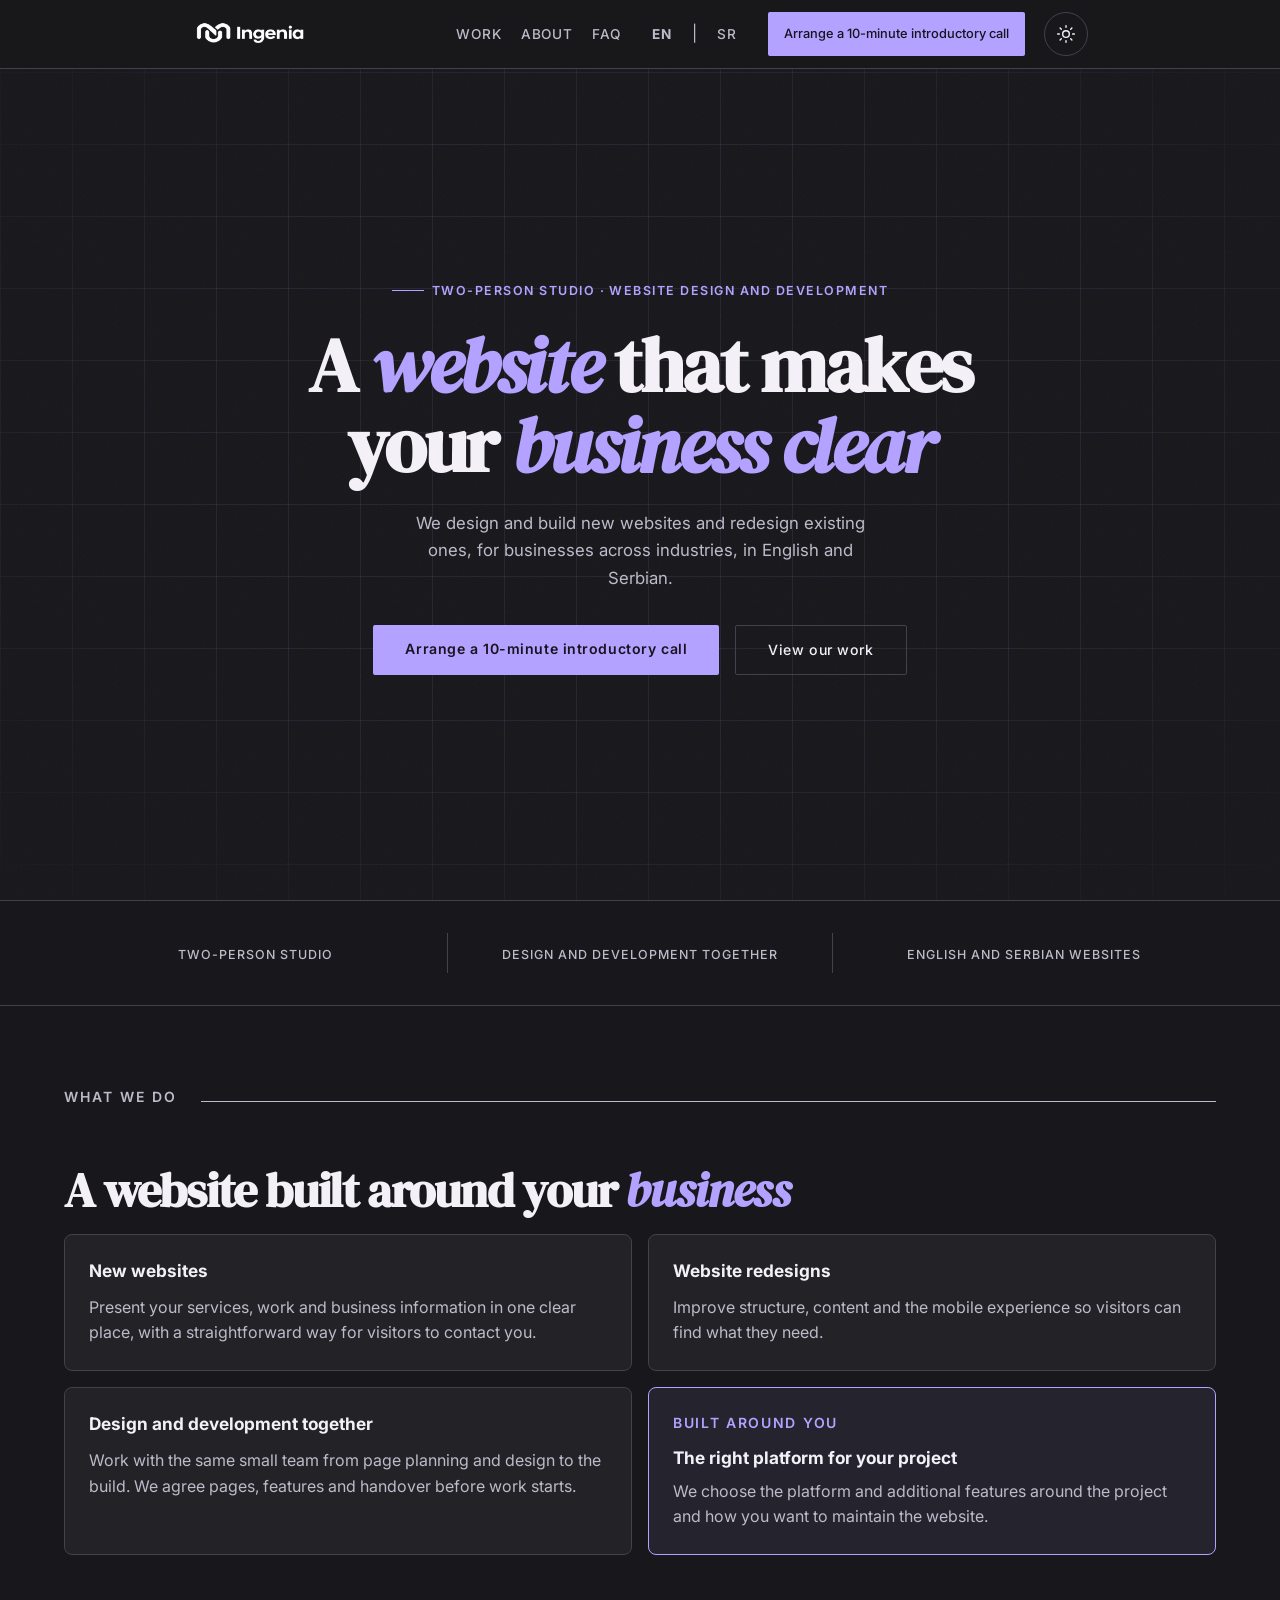
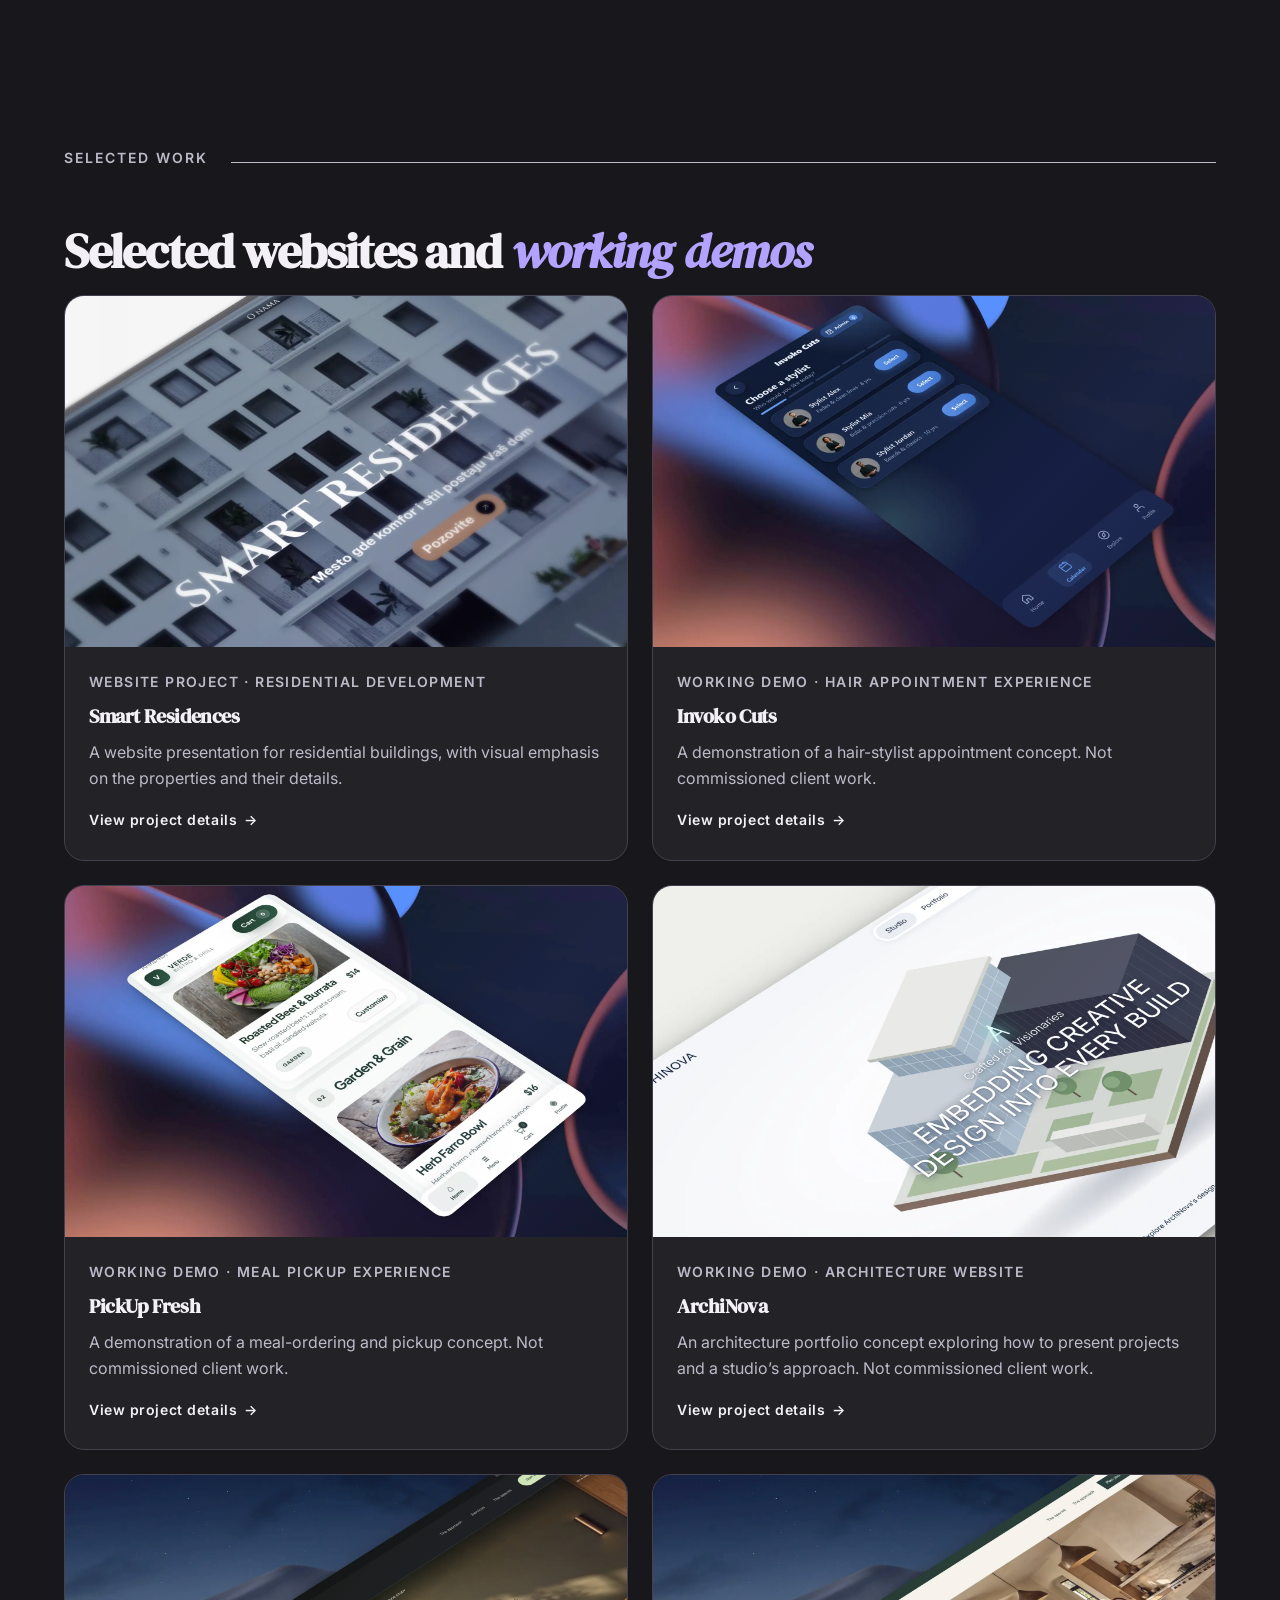
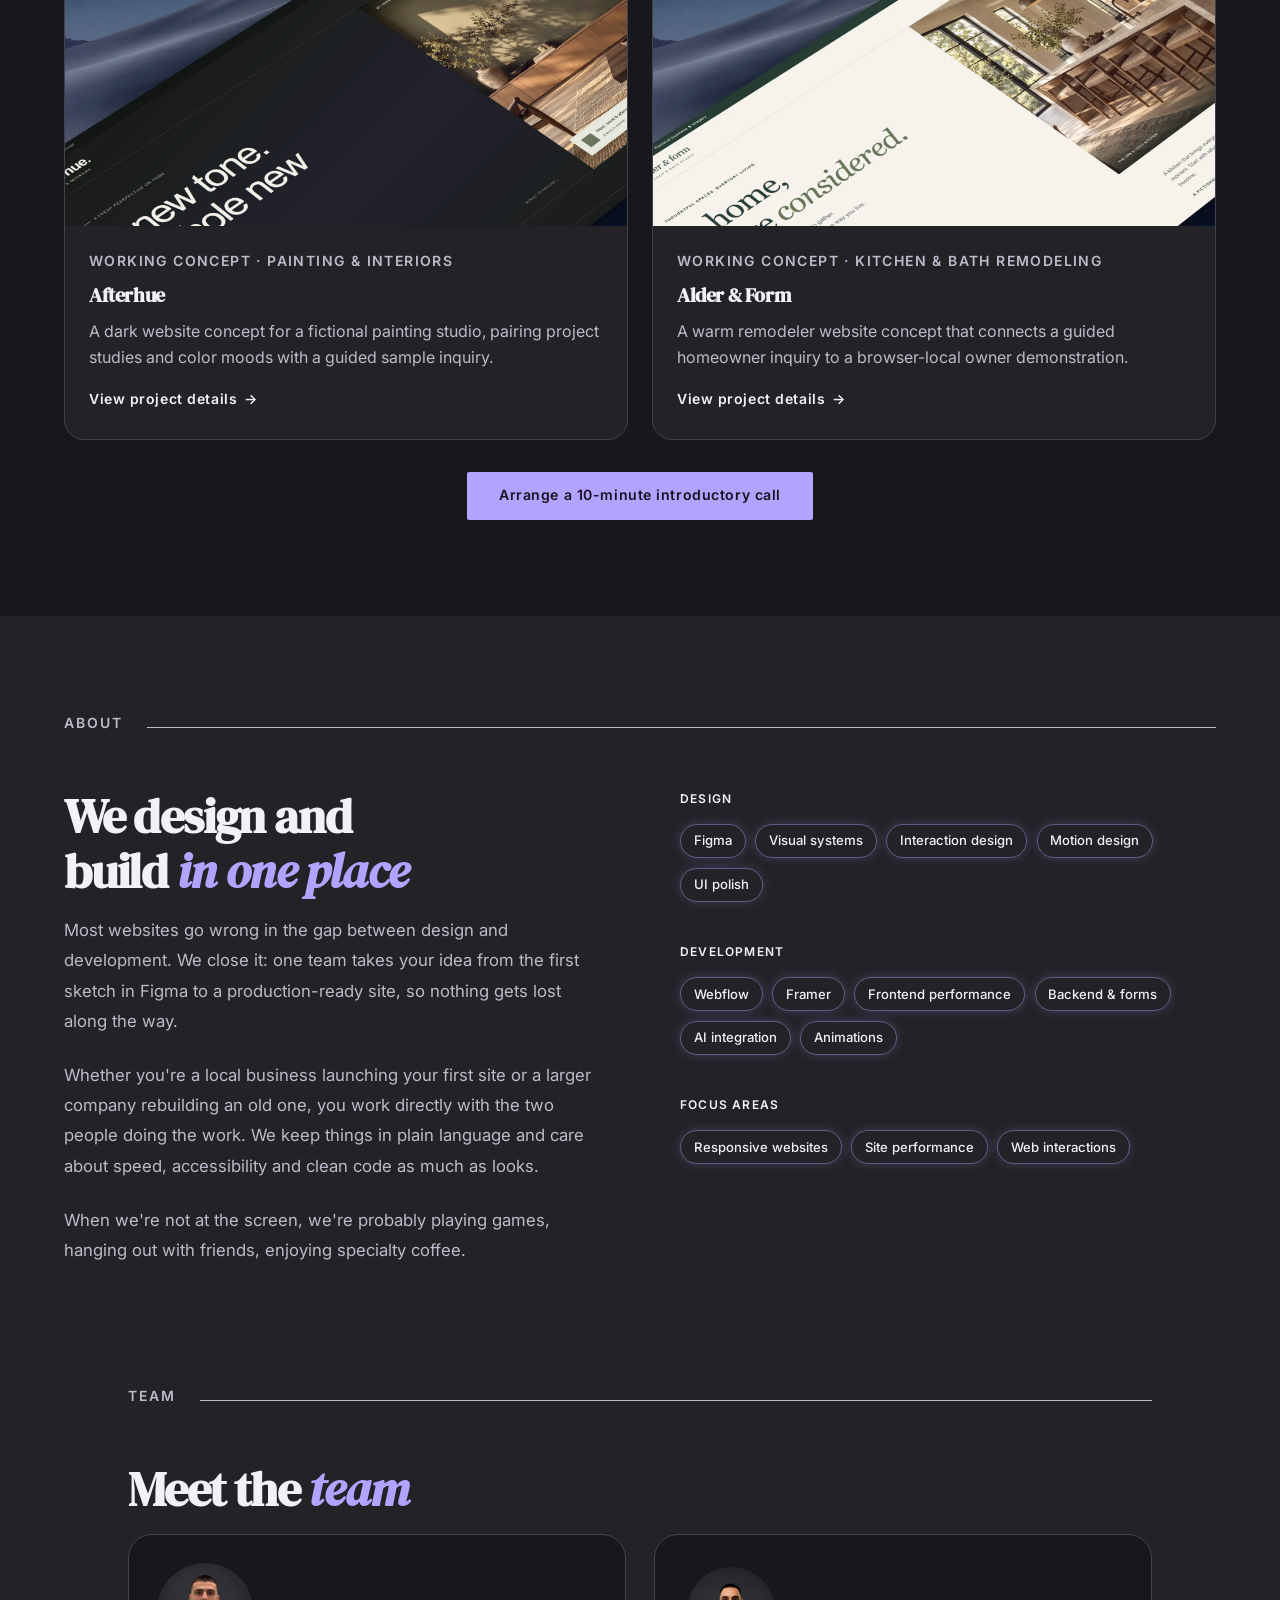
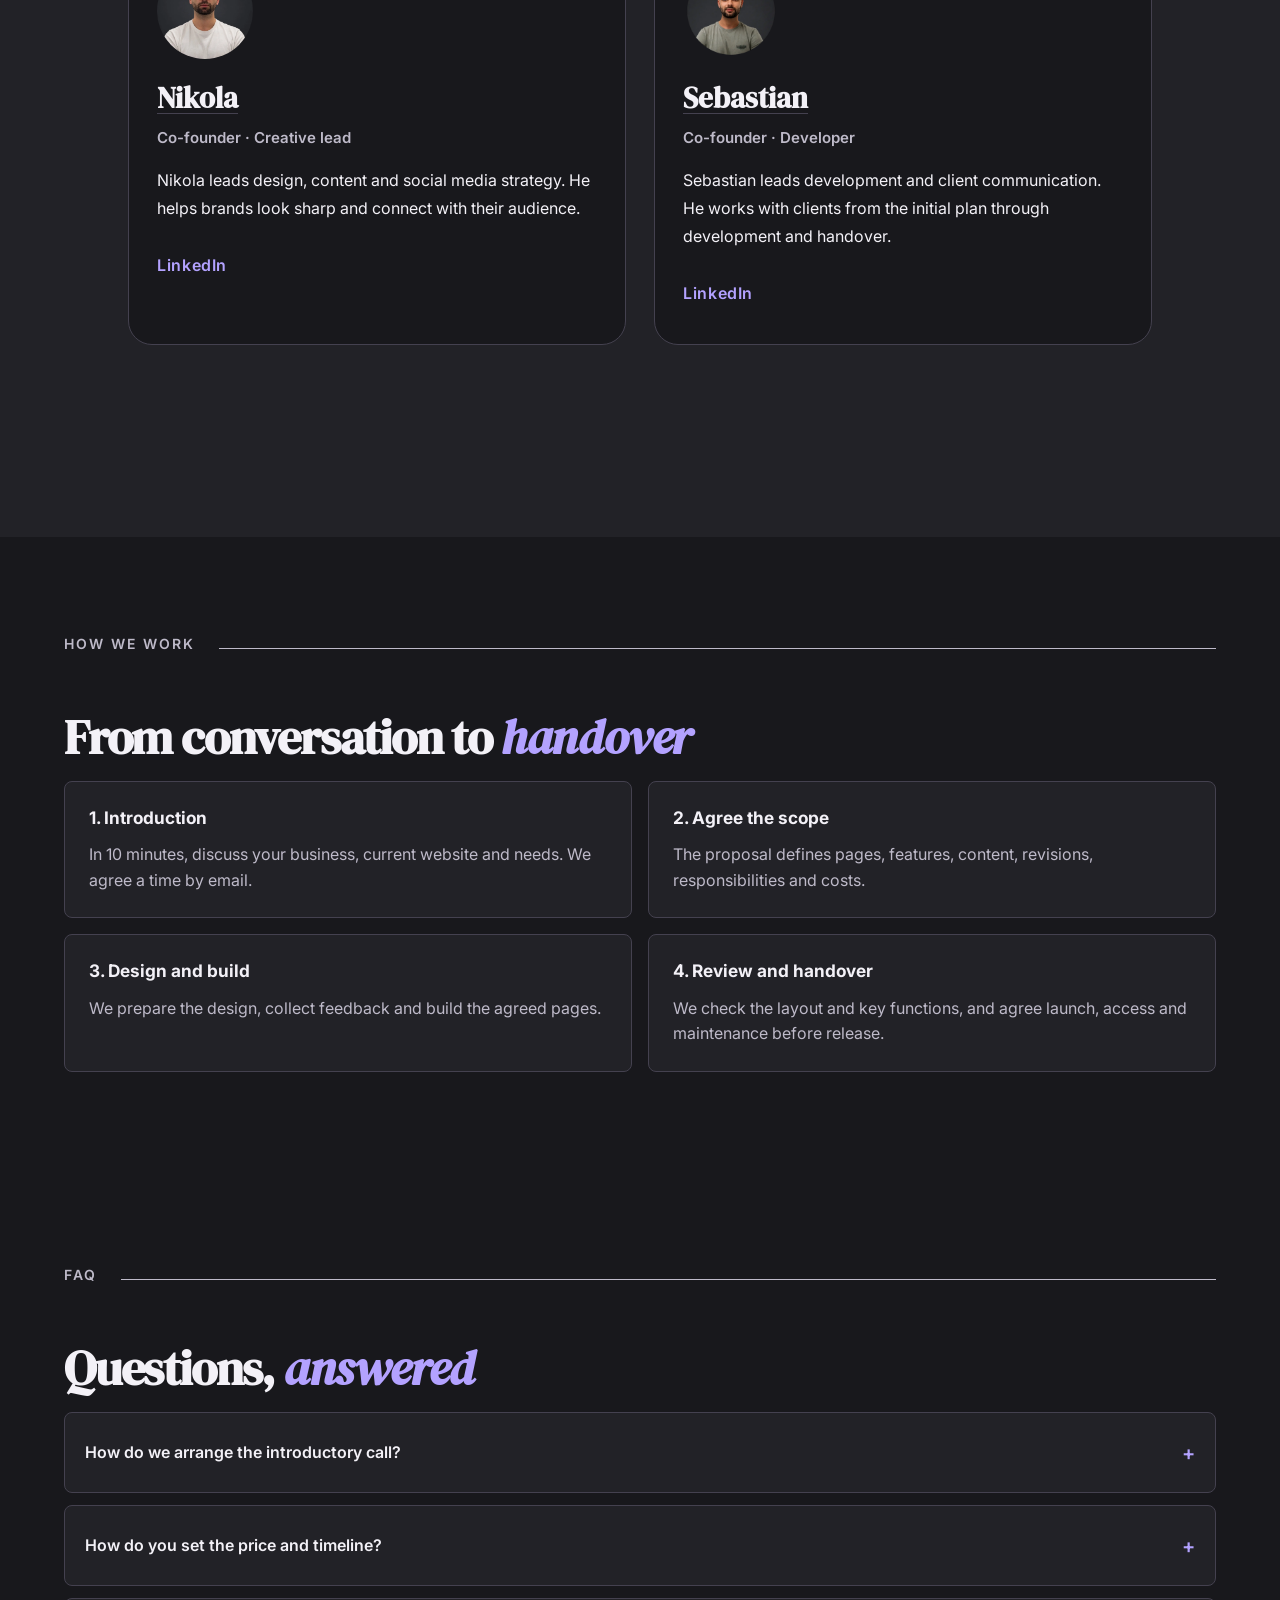
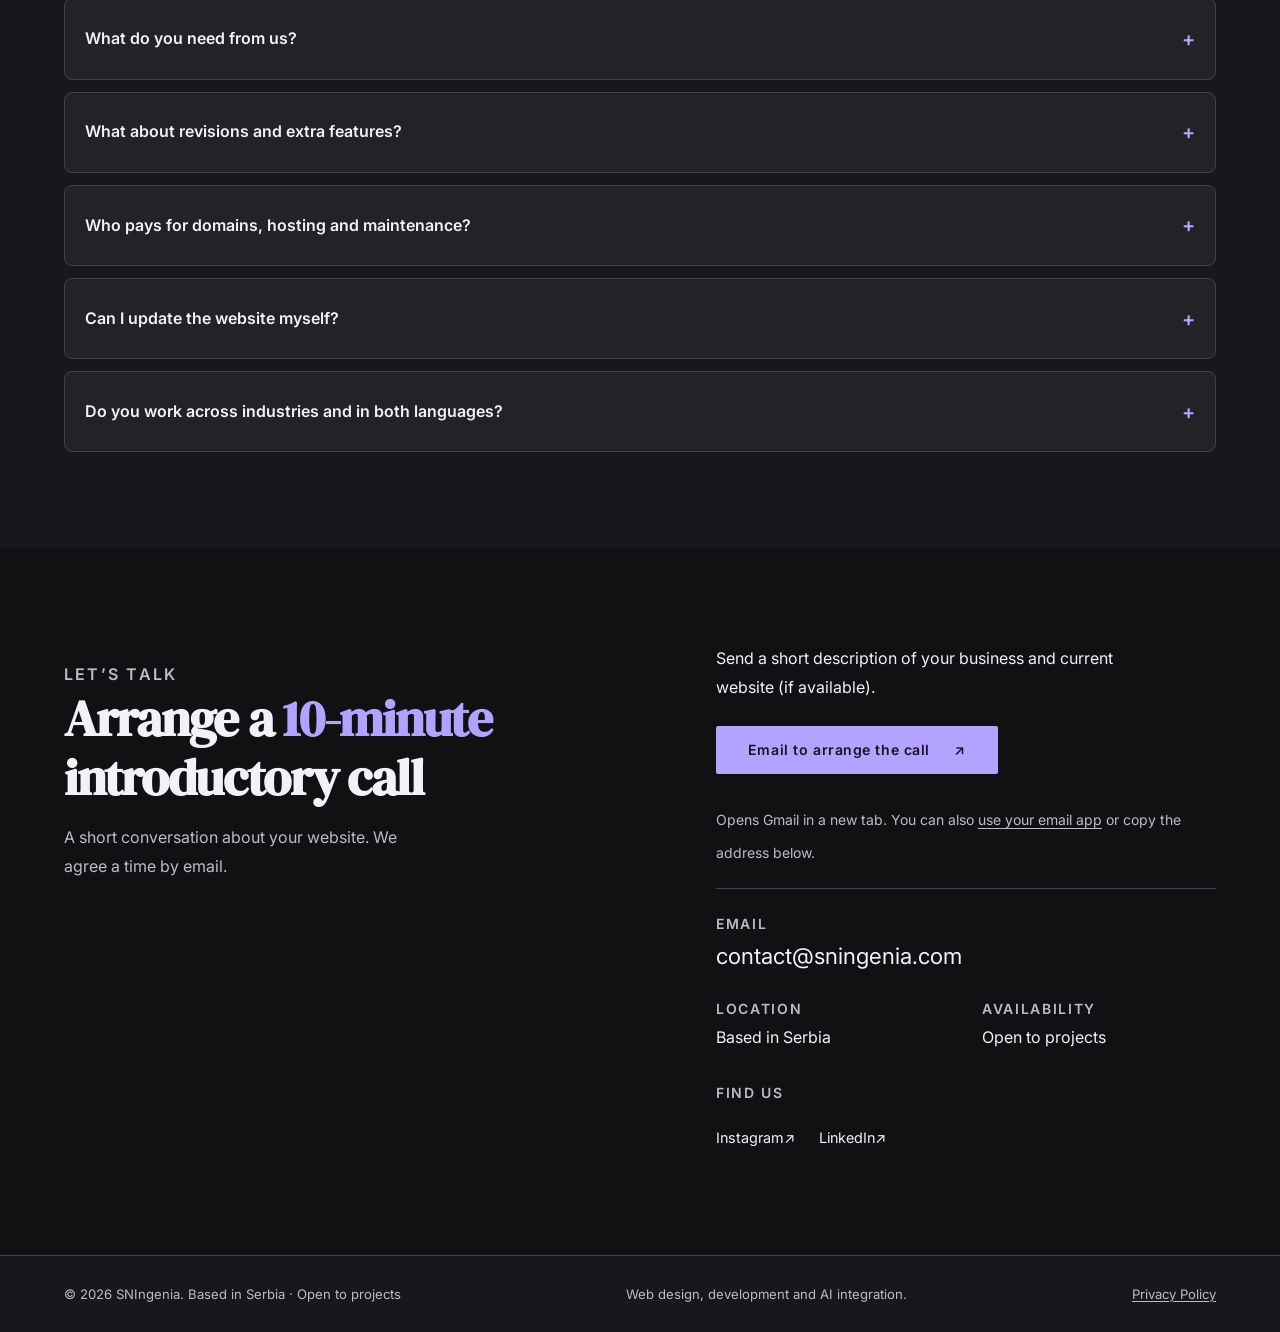
==== commit a834b837: "Add Nikola's portrait to English and Serbian team sections" ====
--- a/index.html
+++ b/index.html
@@ -231,8 +231,7 @@
     <h2 class="reveal">Meet the <em>team</em></h2>
     <div class="creators-grid">
       <article class="creator-card reveal">
-        <!-- TODO: Replace initials with a separate portrait image for Nikola when supplied. -->
-        <div class="creator-img creator-avatar-placeholder" role="img" aria-label="Nikola portrait pending">NK</div>
+        <div class="creator-img"><img src="images/profilepicture2.webp" alt="Portrait of Nikola, co-founder and creative lead" width="1254" height="1254" loading="lazy" /></div>
         <div class="creator-body">
           <h3 class="creator-title"><a class="creator-name-link" href="mailto:nikola@sningenia.com" aria-label="Email Nikola at nikola@sningenia.com" title="nikola@sningenia.com">Nikola</a></h3>
           <p class="creator-role">Co-founder · Creative lead</p>
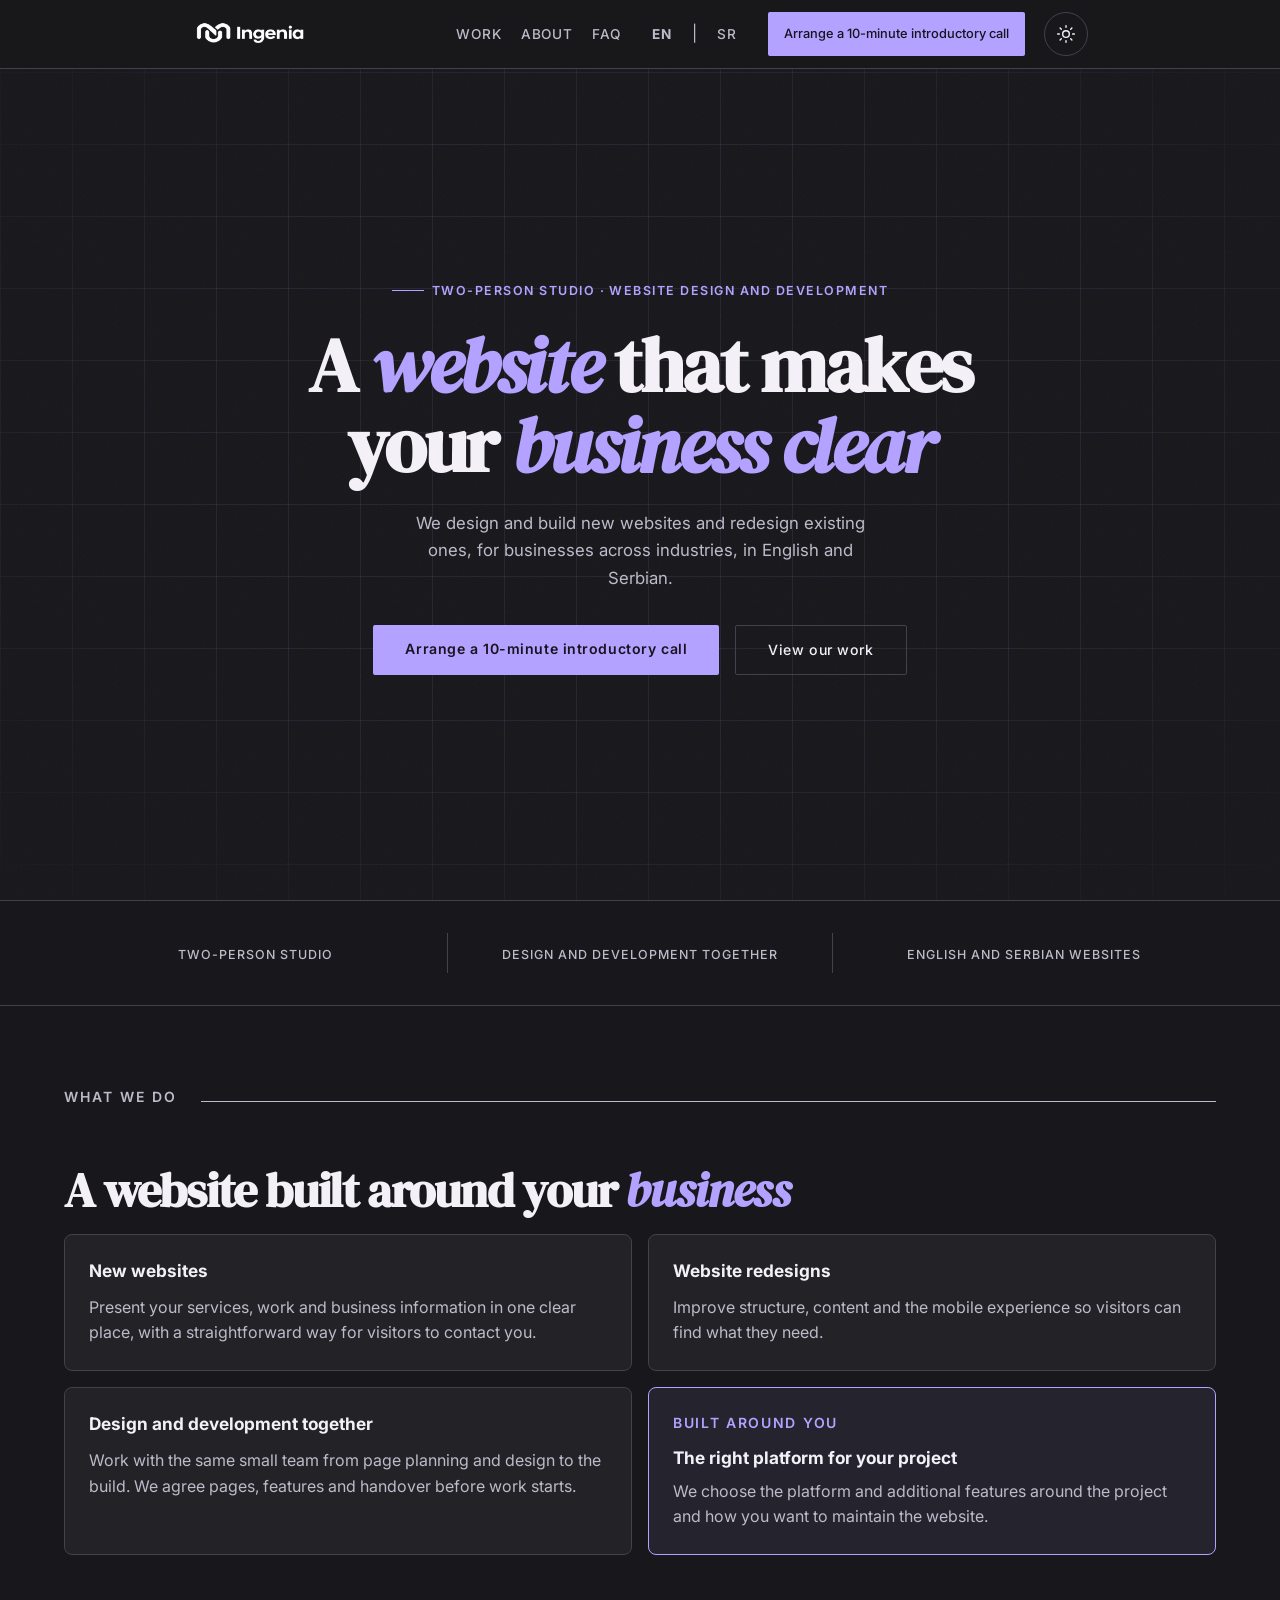
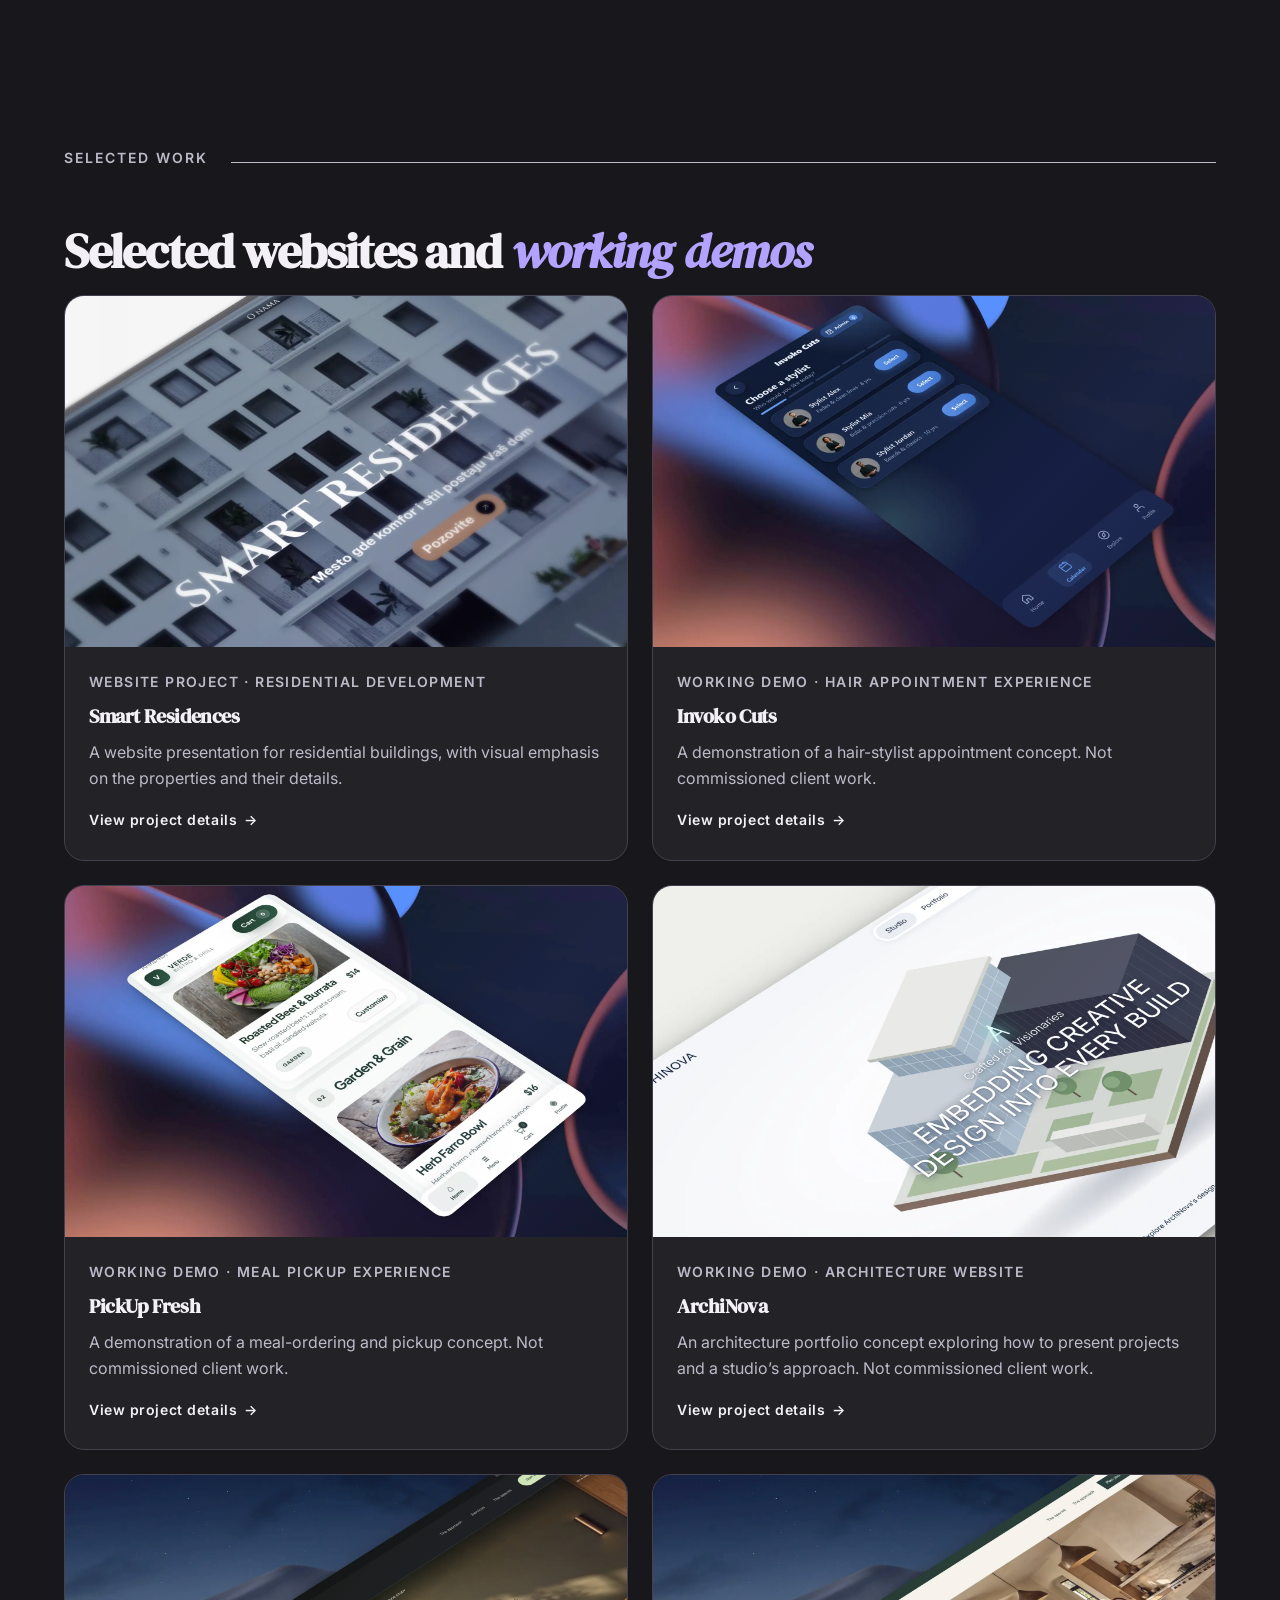
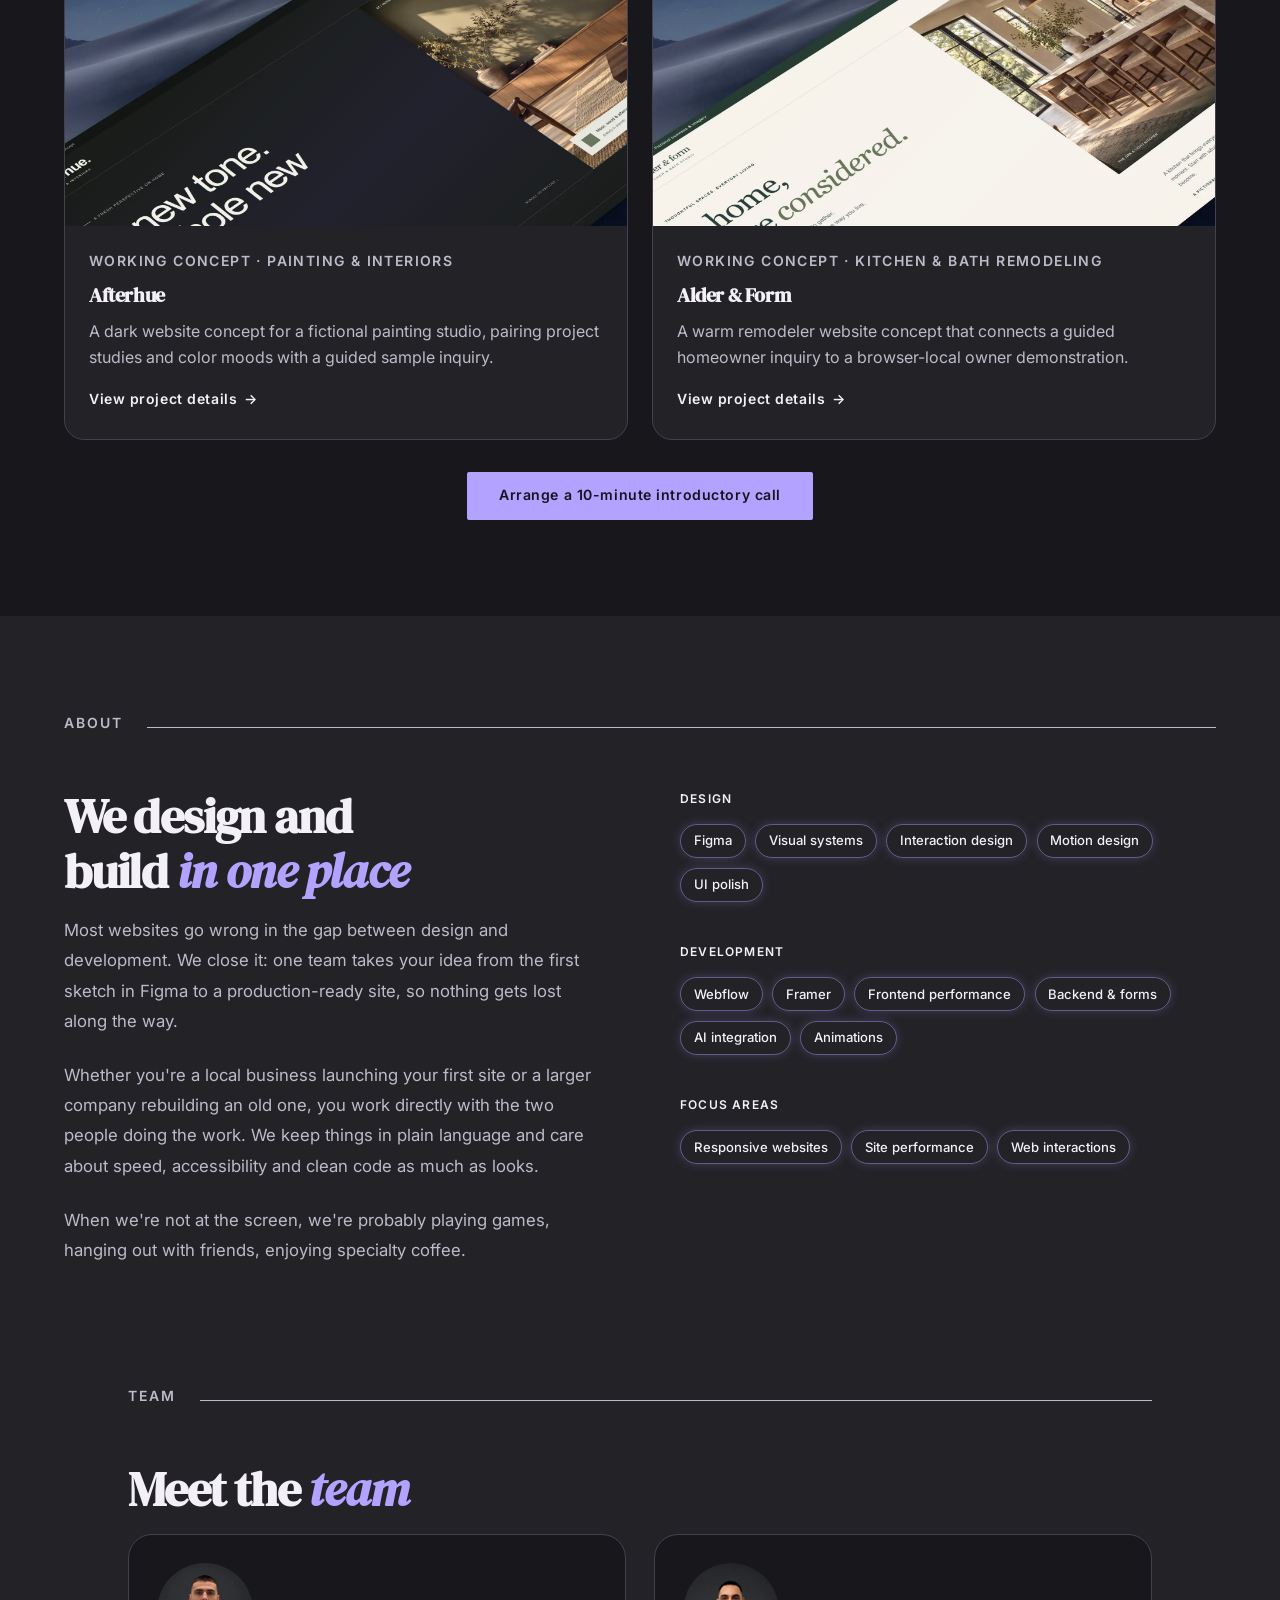
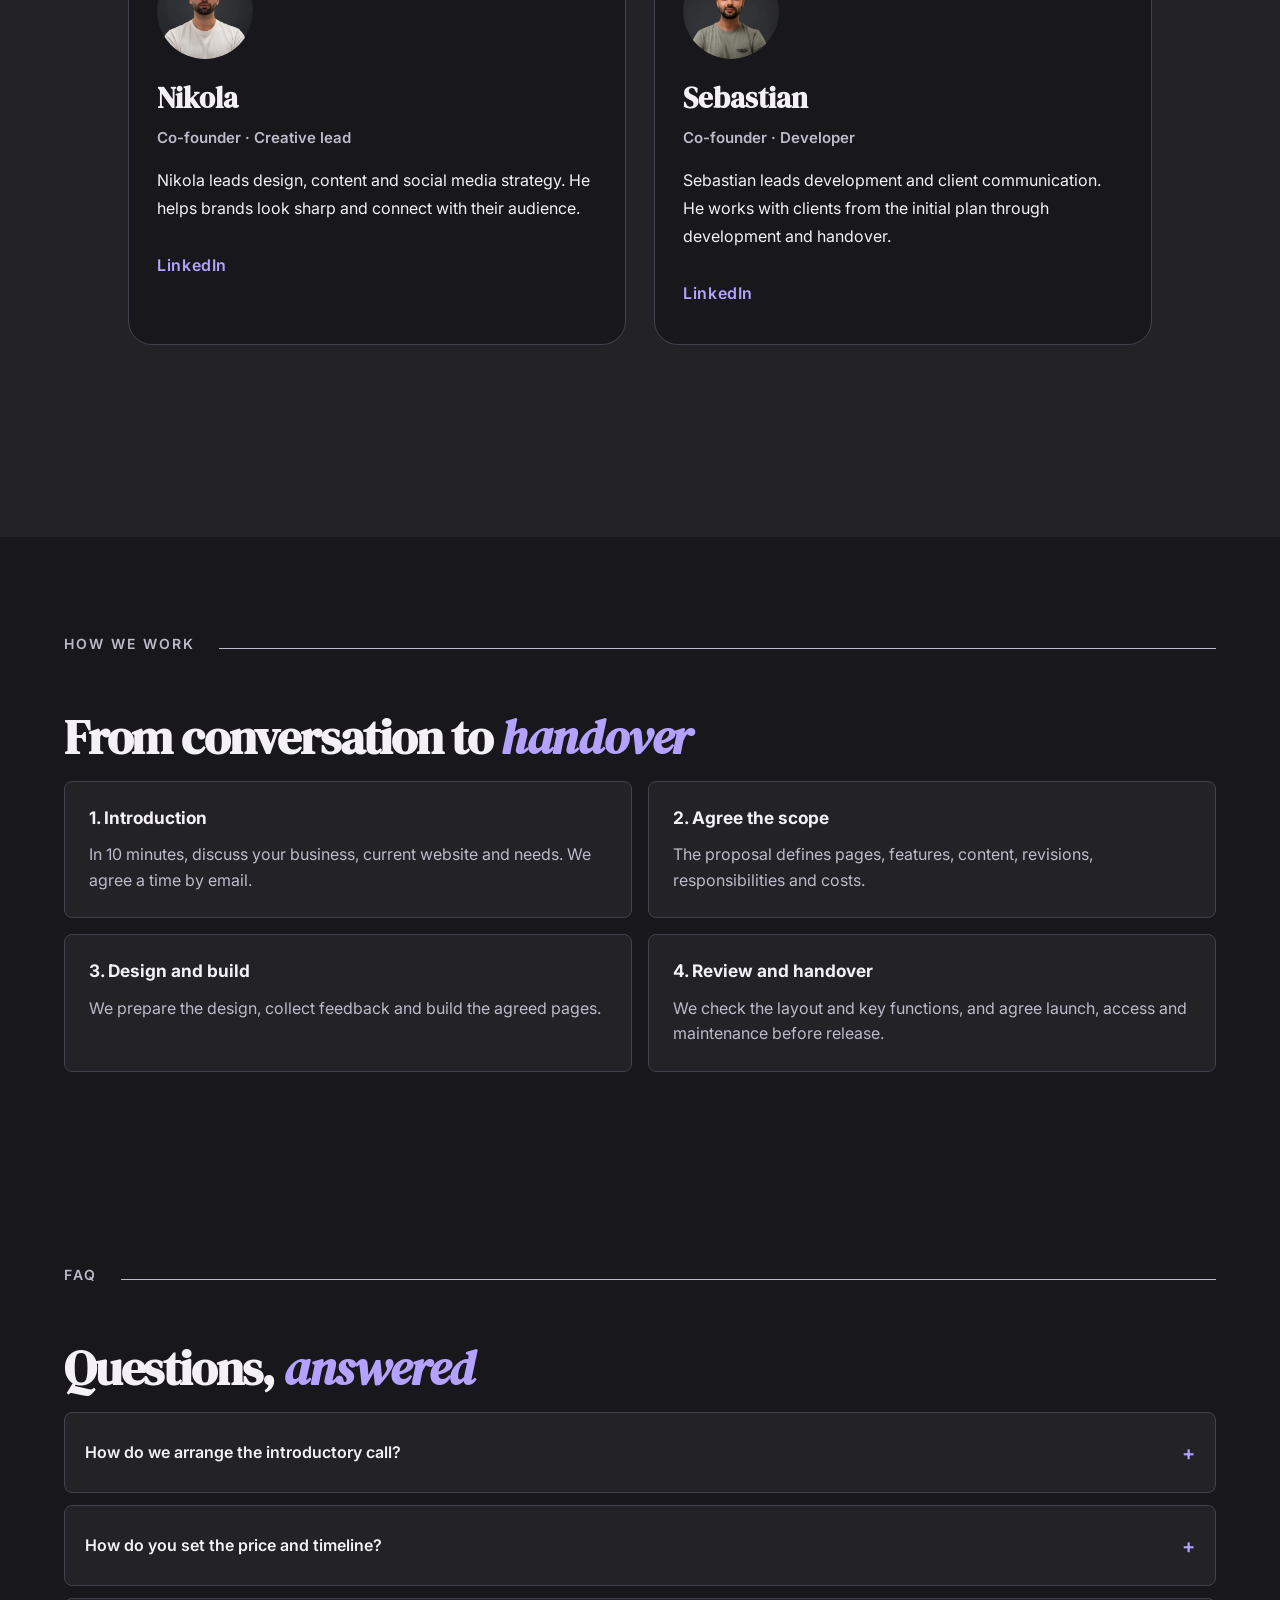
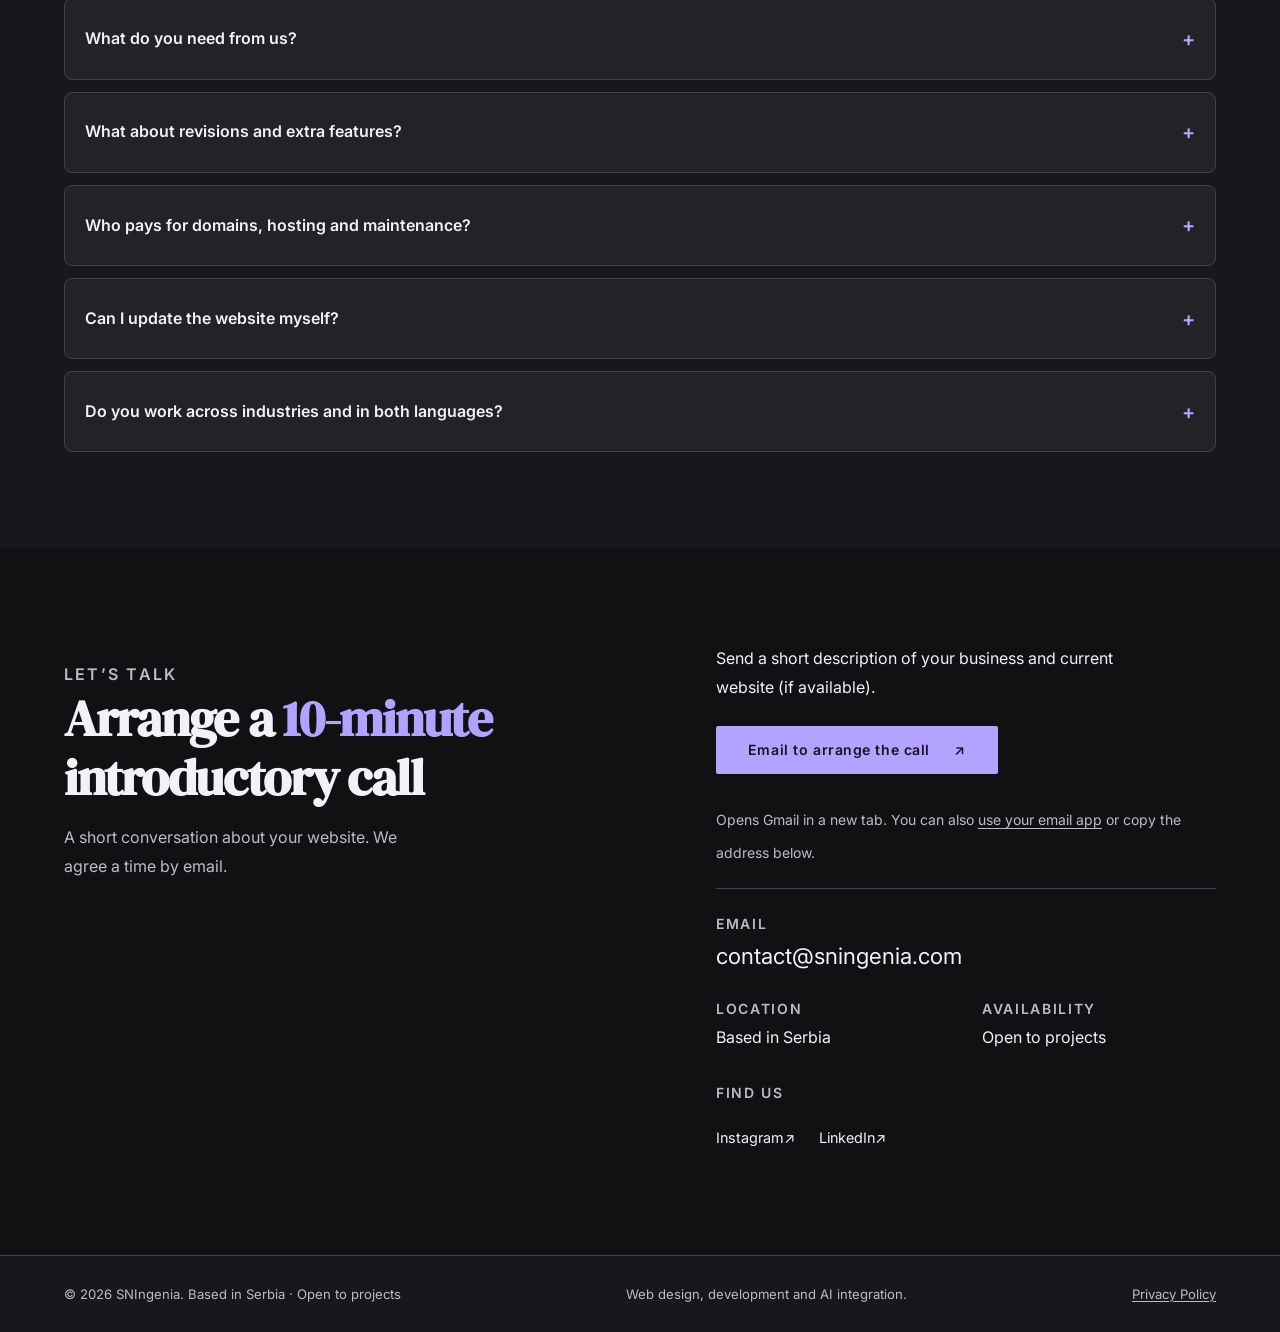
==== commit 901716d6: "Match team portraits and display co-founder names as plain text" ====
--- a/index.html
+++ b/index.html
@@ -233,18 +233,18 @@
       <article class="creator-card reveal">
         <div class="creator-img"><img src="images/profilepicture2.webp" alt="Portrait of Nikola, co-founder and creative lead" width="1254" height="1254" loading="lazy" /></div>
         <div class="creator-body">
-          <h3 class="creator-title"><a class="creator-name-link" href="mailto:nikola@sningenia.com" aria-label="Email Nikola at nikola@sningenia.com" title="nikola@sningenia.com">Nikola</a></h3>
+          <h3 class="creator-title">Nikola</h3>
           <p class="creator-role">Co-founder · Creative lead</p>
           <p class="creator-copy">Nikola leads design, content and social media strategy. He helps brands look sharp and connect with their audience.</p>
           <a class="creator-link" href="https://www.linkedin.com/in/nikolakindlajn/" target="_blank" rel="noopener noreferrer" aria-label="Nikola on LinkedIn">LinkedIn</a>
         </div>
       </article>
       <article class="creator-card reveal">
-        <div class="creator-img">
+        <div class="creator-img creator-img--padded-source">
           <img src="images/profilepicture1.webp" alt="Portrait of Sebastian, co-founder and developer" width="600" height="600" loading="lazy" />
         </div>
         <div class="creator-body">
-          <h3 class="creator-title"><a class="creator-name-link" href="mailto:sebastian@sningenia.com" aria-label="Email Sebastian at sebastian@sningenia.com" title="sebastian@sningenia.com">Sebastian</a></h3>
+          <h3 class="creator-title">Sebastian</h3>
           <p class="creator-role">Co-founder · Developer</p>
           <p class="creator-copy">Sebastian leads development and client communication. He works with clients from the initial plan through development and handover.</p>
           <a class="creator-link" href="https://www.linkedin.com/in/sebastijan-sekosan/" target="_blank" rel="noopener noreferrer" aria-label="Sebastian on LinkedIn">LinkedIn</a>
--- a/styles.css
+++ b/styles.css
@@ -511,6 +511,10 @@
   object-fit: cover;
   display: block;
 }
+/* Fill the frame when the source portrait includes transparent padding. */
+.creator-img--padded-source img {
+  transform: scale(1.1);
+}
 .creator-body {
   padding: 1rem 1.75rem 1.75rem;
 }
@@ -519,17 +523,6 @@
   font-size: 1.8rem;
   margin-bottom: 0.35rem;
 }
-.creator-name-link {
-  display: inline-flex;
-  align-items: center;
-  min-height: 44px;
-  color: inherit;
-  text-decoration: underline;
-  text-decoration-color: var(--stone);
-  text-decoration-thickness: 1px;
-  text-underline-offset: .18em;
-}
-.creator-name-link:hover { color: var(--accent); }
 .creator-role {
   font-size: 0.94rem;
   font-weight: 600;
